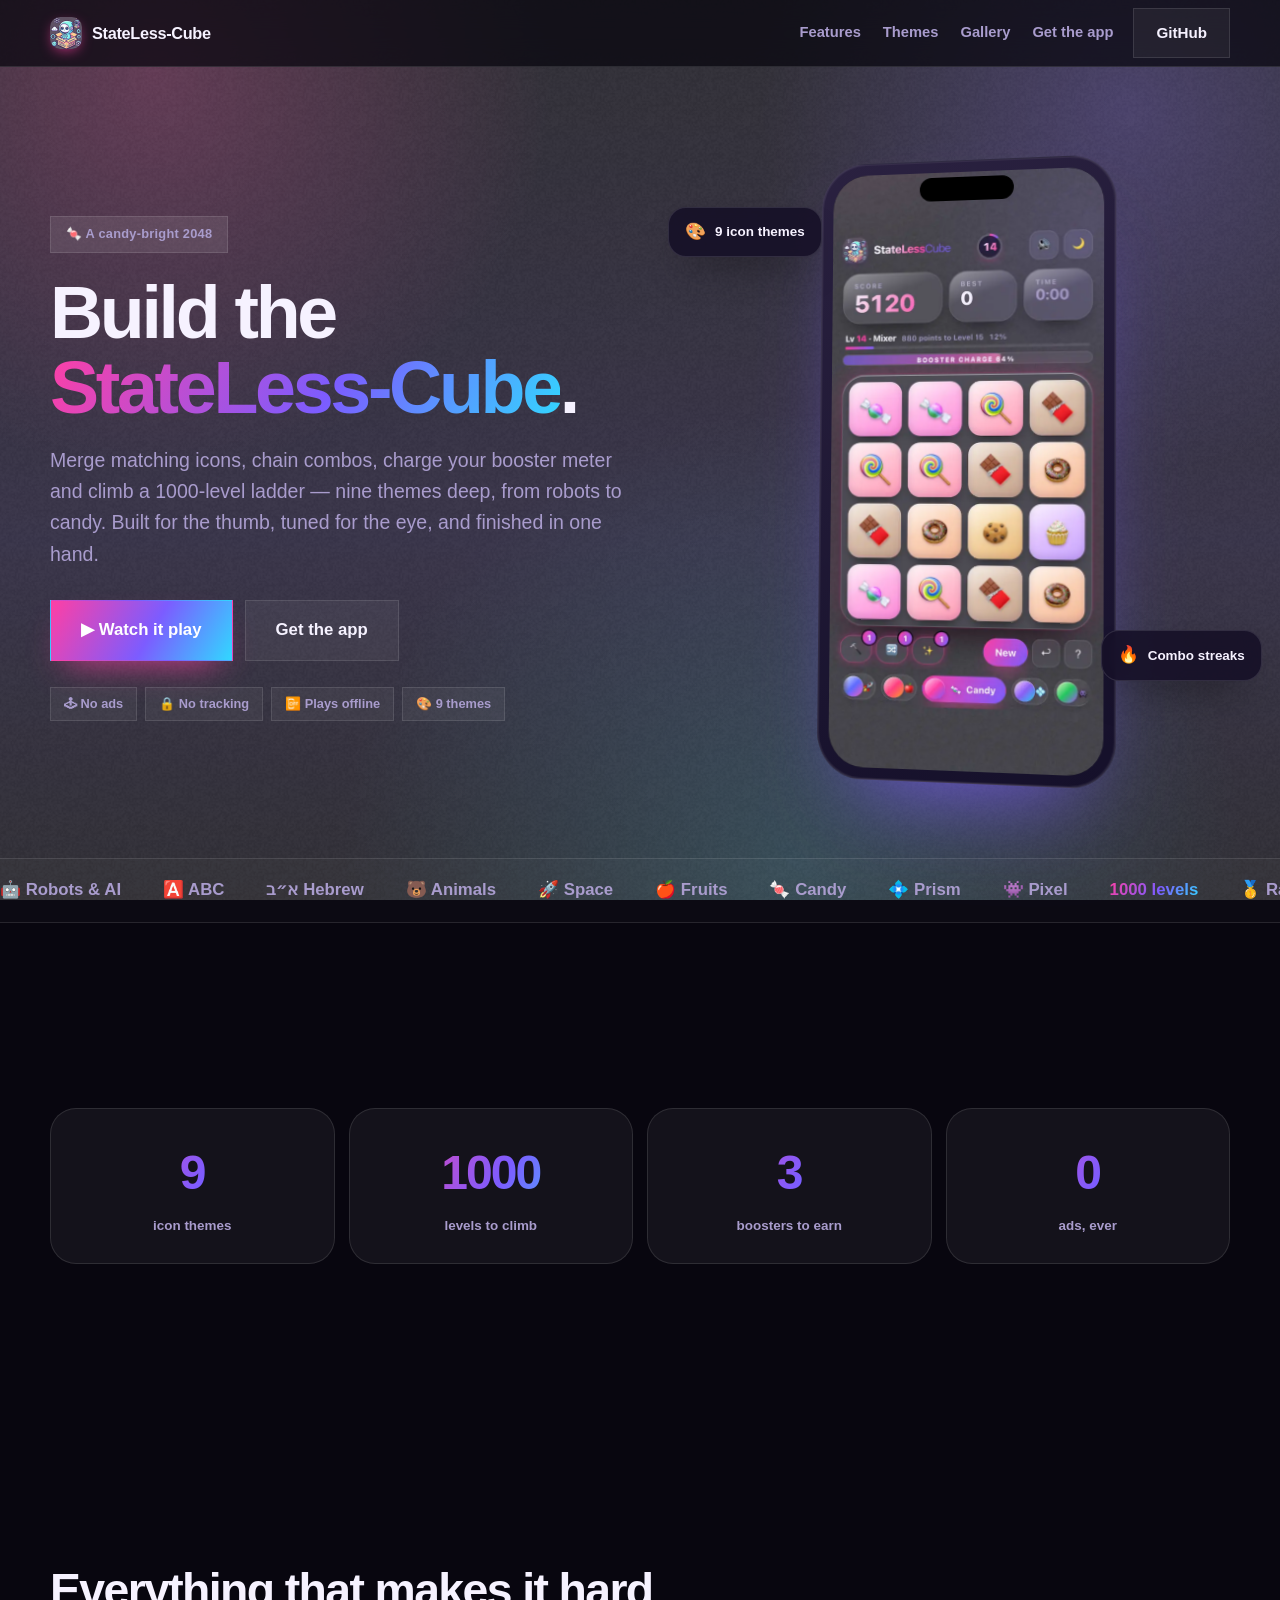
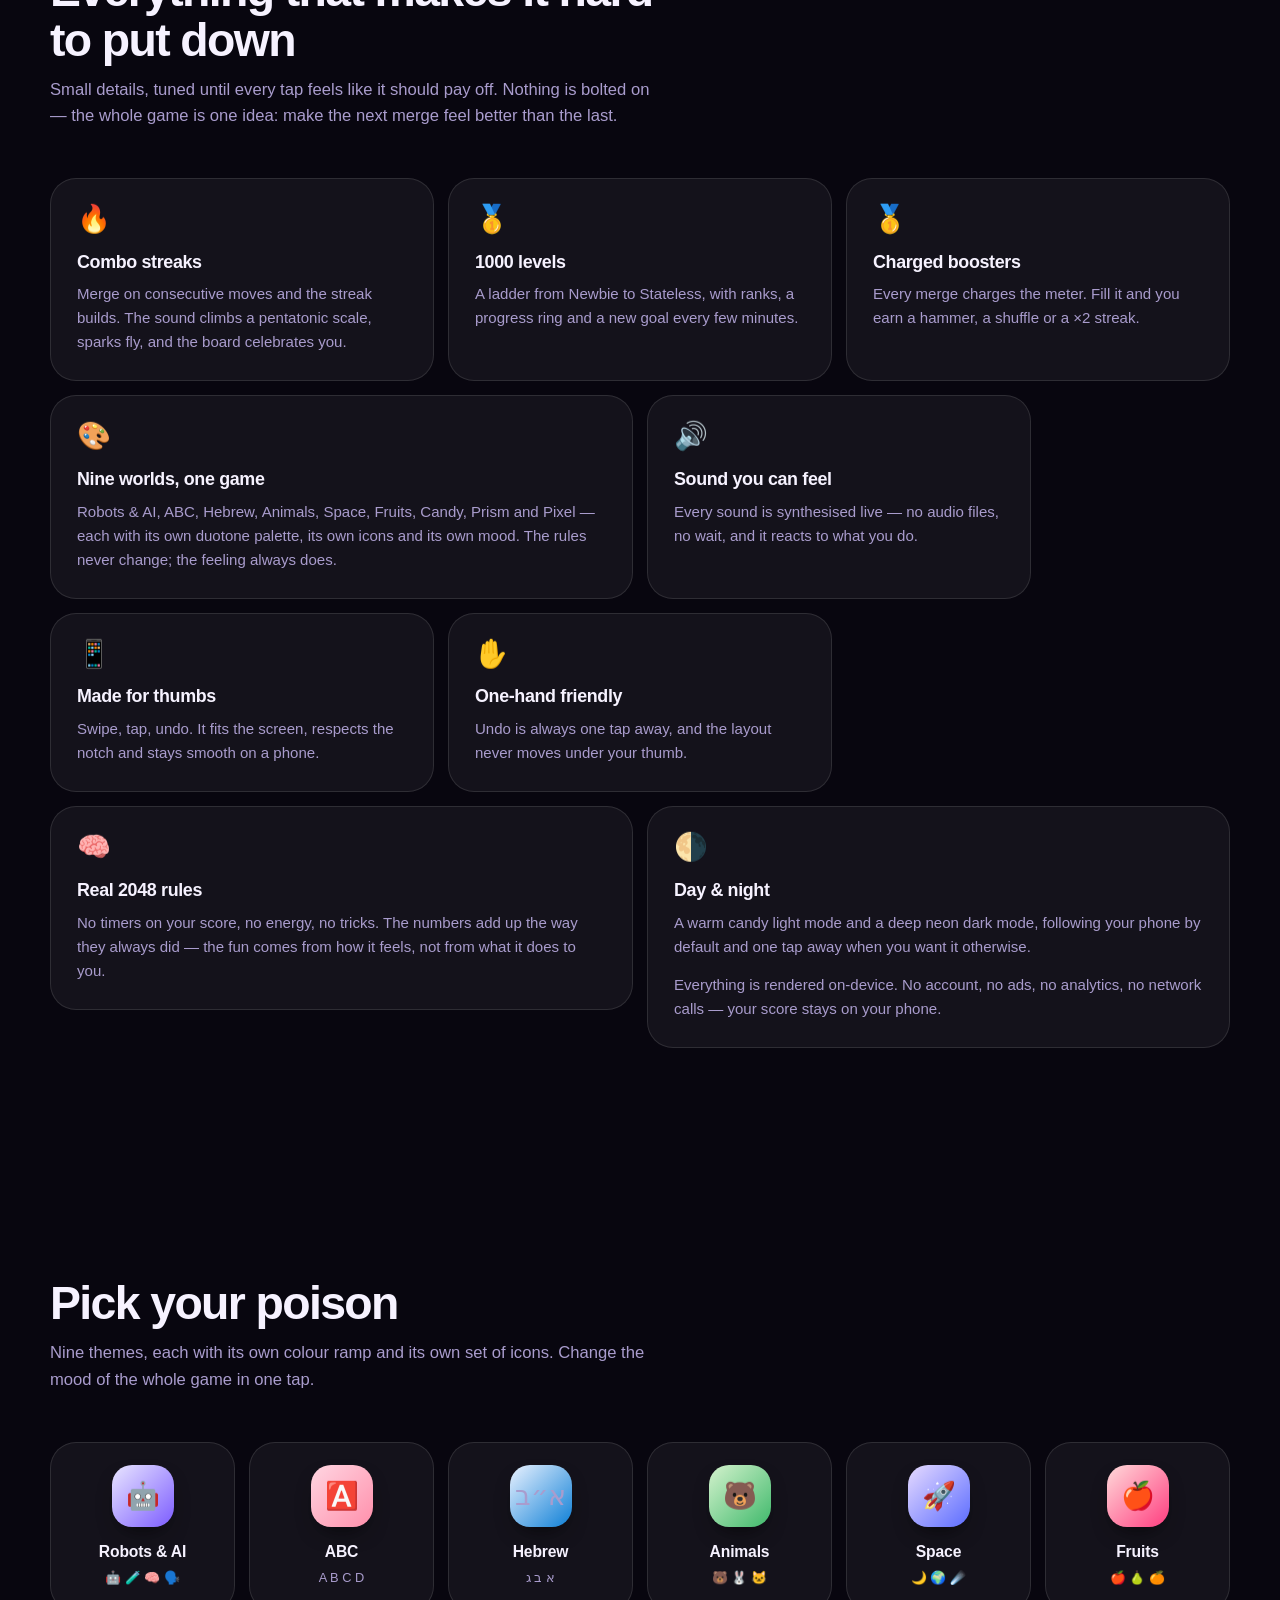
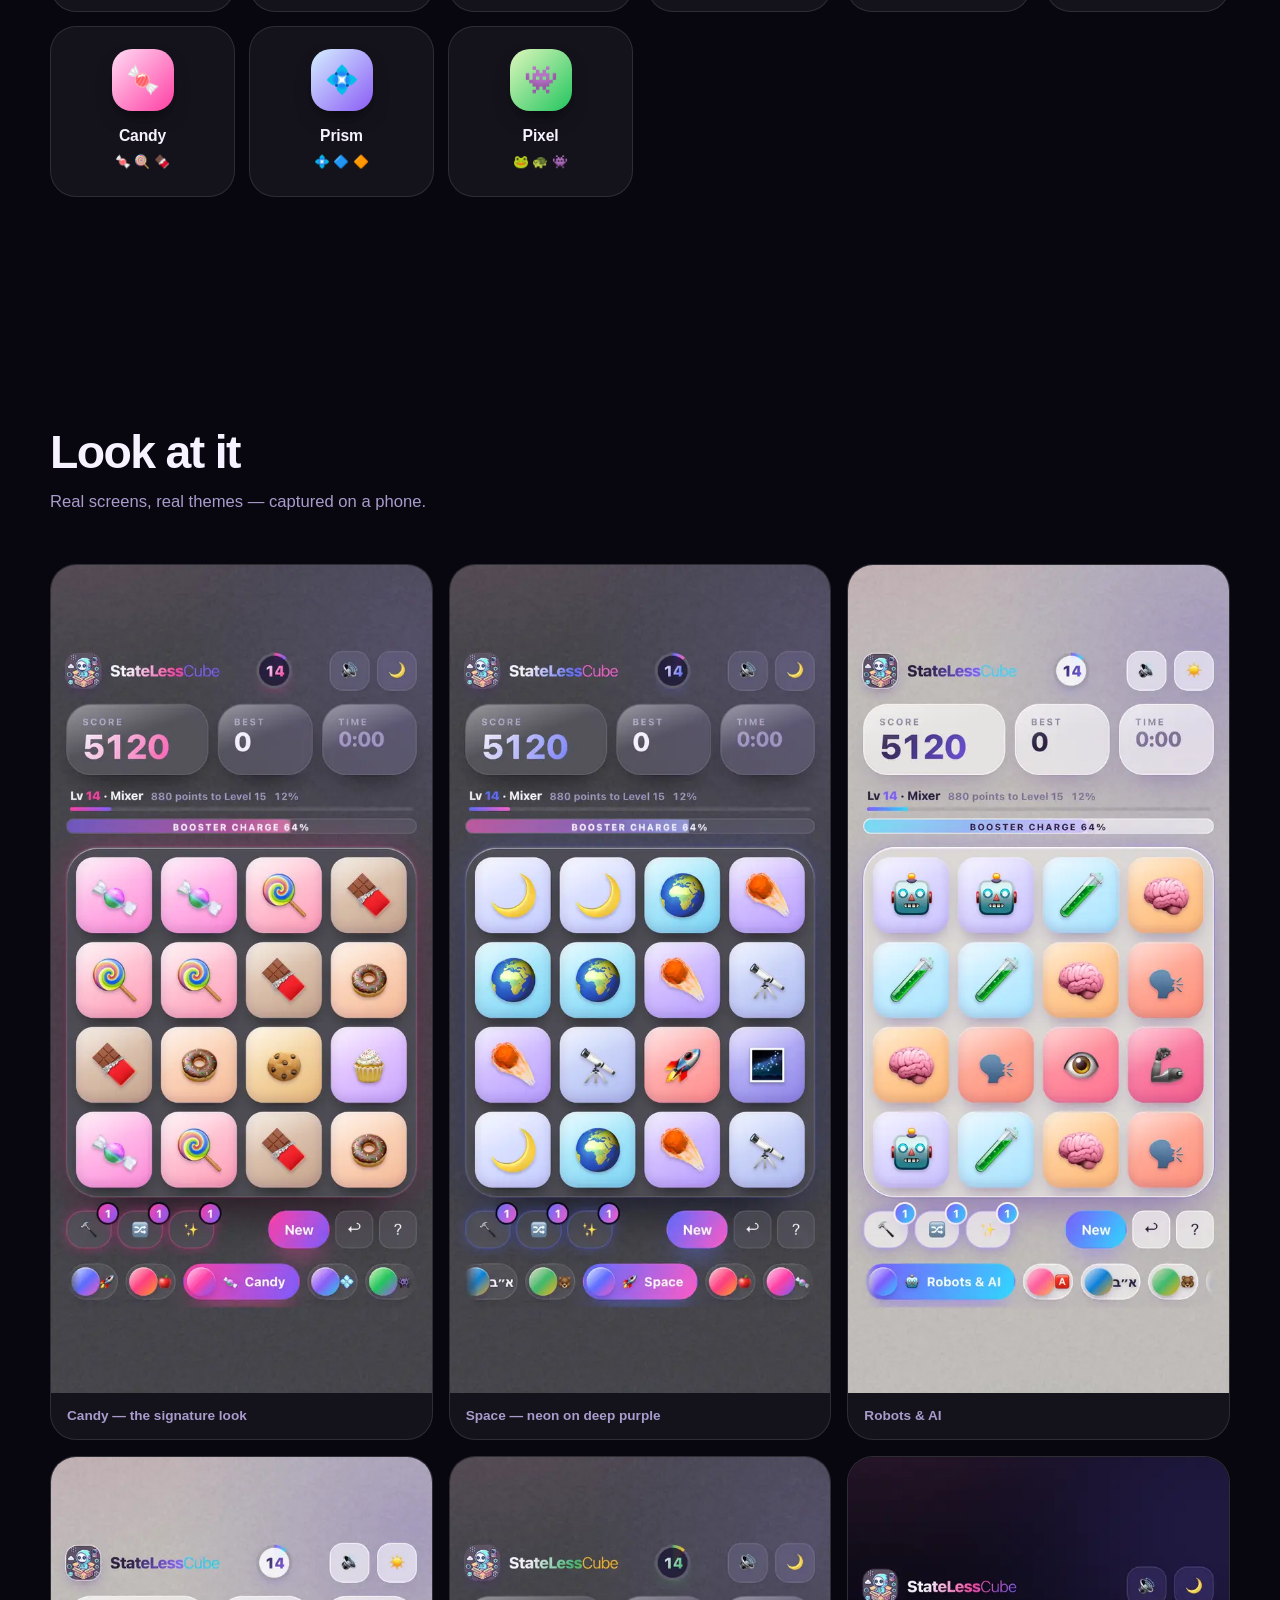
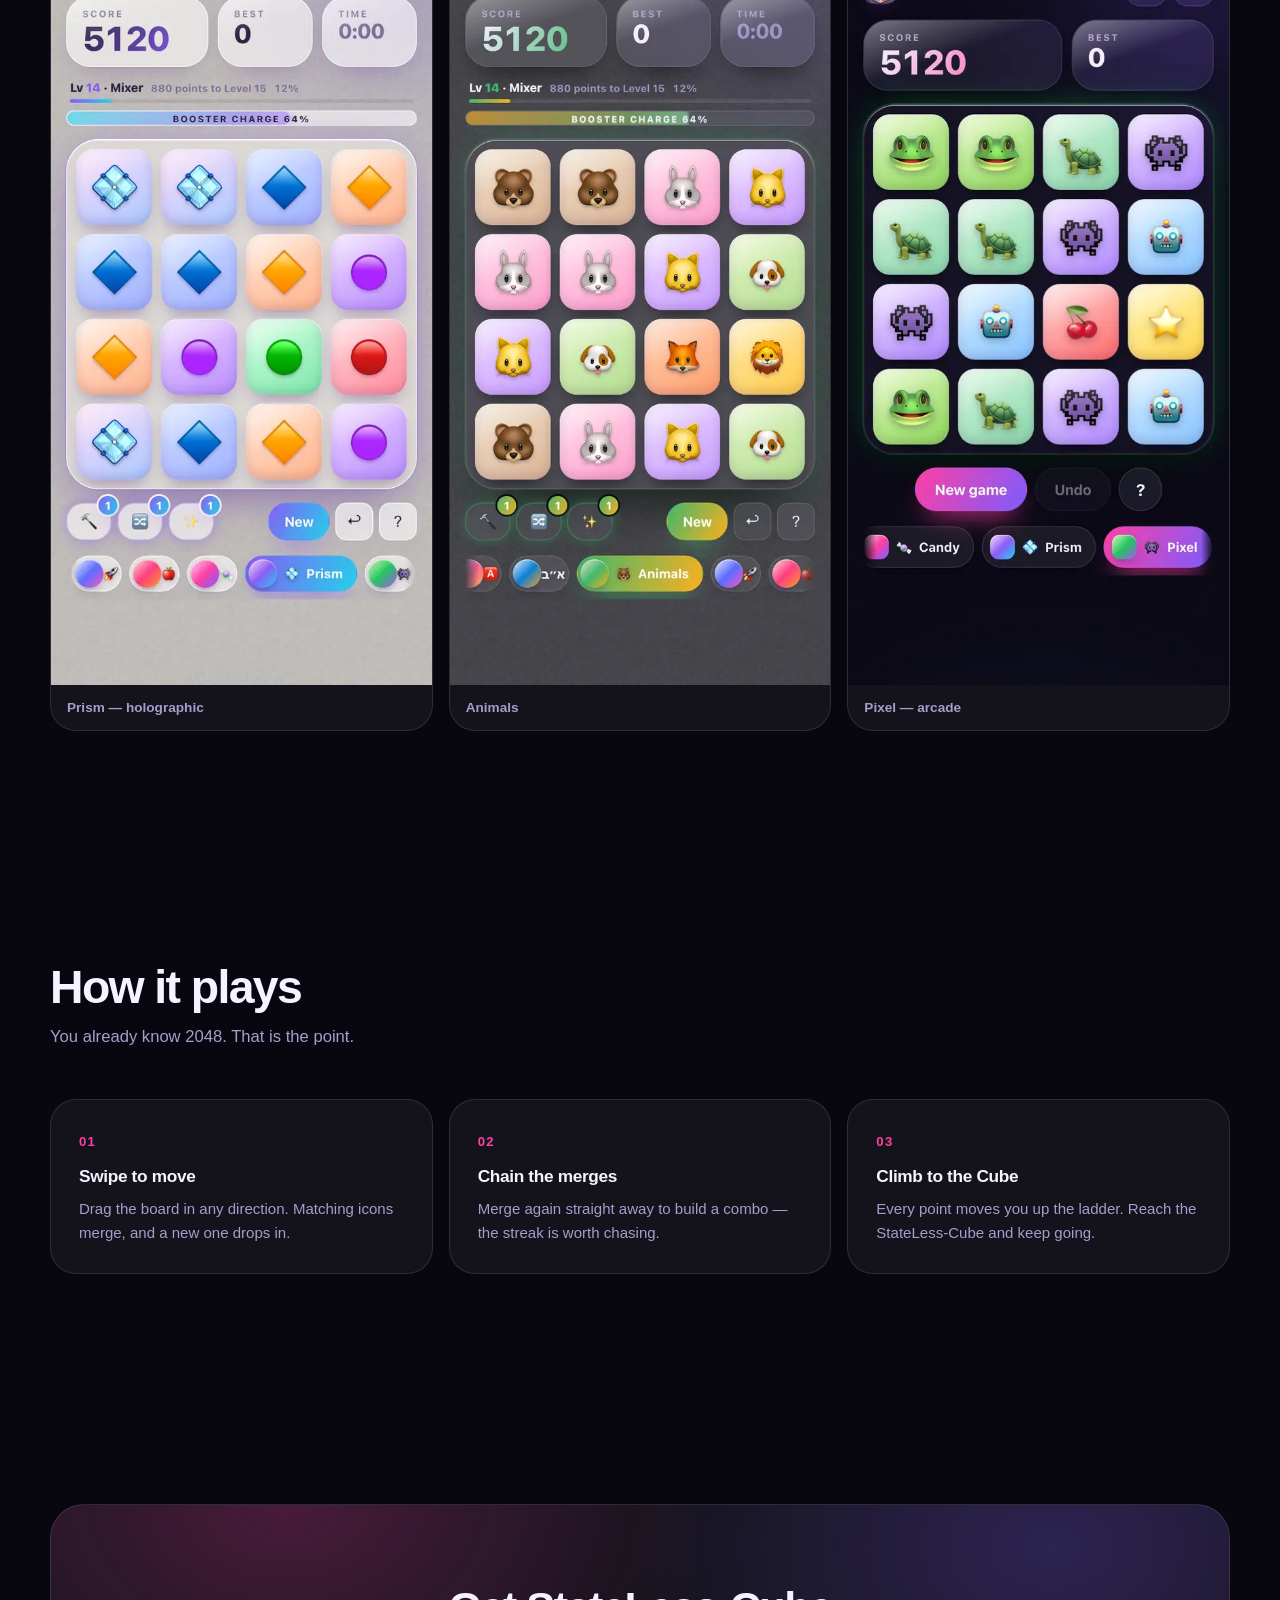
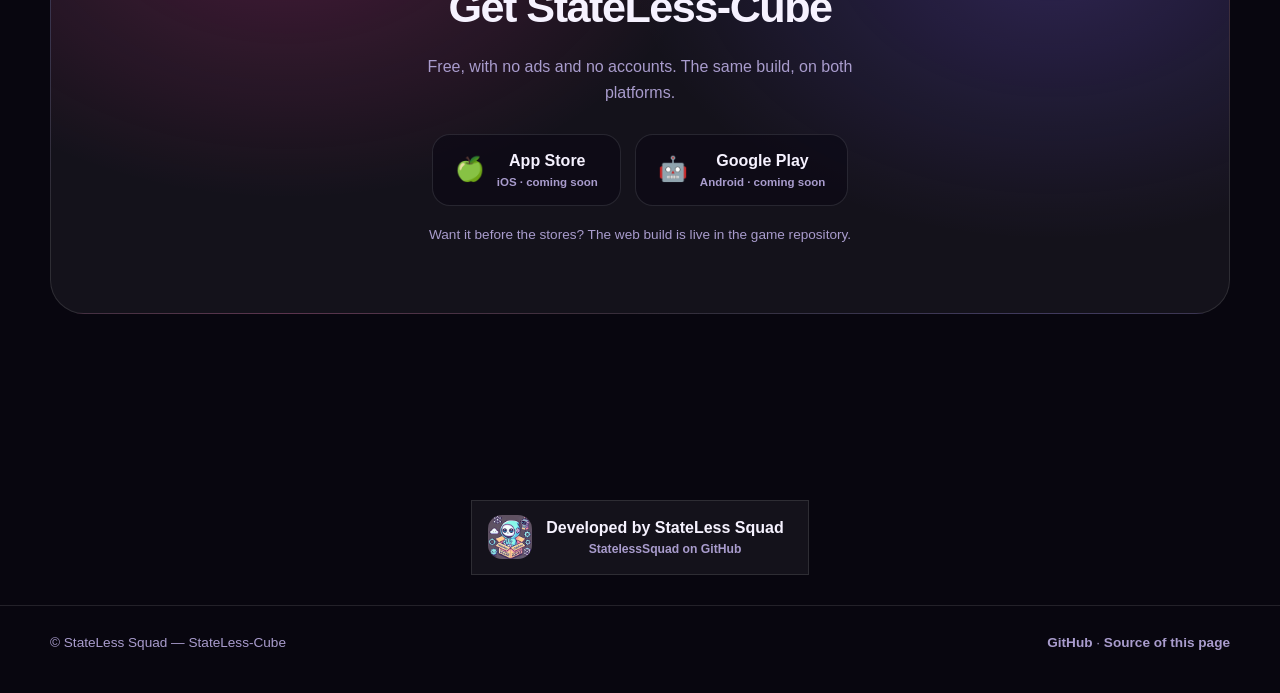
==== index.html @ 93fd3640 "feat: the StateLess-Cube product page A marketing page for StateLess-Cube: a live gameplay capture i" ====
<!DOCTYPE html>
<html lang="en">
<head>
  <meta charset="UTF-8">
  <meta name="viewport" content="width=device-width, initial-scale=1.0, viewport-fit=cover">
  <meta name="color-scheme" content="dark">
  <title>StateLess-Cube — a candy-bright 2048 by StateLess Squad</title>
  <meta name="description" content="StateLess-Cube is a candy-bright 2048 with nine icon themes, combo streaks, boosters and a 1000-level ladder. Play it in the browser, get it for iOS and Android.">

  <meta property="og:type" content="website">
  <meta property="og:title" content="StateLess-Cube — build the StateLess-Cube">
  <meta property="og:description" content="A candy-bright 2048 with nine themes, combos, boosters and 1000 levels. Developed by StateLess Squad.">
  <meta property="og:image" content="assets/icon.png">
  <meta name="twitter:card" content="summary_large_image">

  <link rel="icon" href="assets/favicon.png">
  <link rel="apple-touch-icon" href="assets/icon.png">
  <link rel="stylesheet" href="assets/style.css">
</head>
<body>
  <div class="aurora" aria-hidden="true"></div>
  <div class="grain" aria-hidden="true"></div>

  <header class="nav">
    <div class="wrap">
      <a class="logo" href="#top">
        <img src="assets/icon.png" alt="" width="32" height="32">
        StateLess-Cube
      </a>
      <nav class="nav-links">
        <a href="#features">Features</a>
        <a href="#themes">Themes</a>
        <a href="#gallery">Gallery</a>
        <a href="#download">Get the app</a>
      </nav>
      <a class="btn" href="https://github.com/StatelessSquad/StateLessCube-Public">GitHub</a>
    </div>
  </header>

  <main id="top">
    <!-- ================================================================ -->
    <section class="hero">
      <div class="wrap">
        <div class="hero-copy">
          <span class="eyebrow">🍬 A candy-bright 2048</span>
          <h1>Build the <span class="grad">StateLess-Cube</span>.</h1>
          <p class="lede">
            Merge matching icons, chain combos, charge your booster meter and
            climb a 1000-level ladder — nine themes deep, from robots to
            candy. Built for the thumb, tuned for the eye, and finished in one
            hand.
          </p>
          <div class="cta-row">
            <a class="btn btn-primary btn-lg" href="#demo">▶ Watch it play</a>
            <a class="btn btn-lg" href="#download">Get the app</a>
          </div>
          <ul class="chips">
            <li>🕹 No ads</li>
            <li>🔒 No tracking</li>
            <li>📴 Plays offline</li>
            <li>🎨 9 themes</li>
          </ul>
        </div>

        <div class="hero-media" id="demo">
          <div class="phone">
            <span class="notch" aria-hidden="true"></span>
            <video
              src="assets/demo.mp4"
              poster="assets/shots/candy.webp"
              autoplay muted loop playsinline preload="metadata"
              aria-label="StateLess-Cube gameplay demo"></video>
          </div>
          <div class="float float-1"><b>🎨</b> 9 icon themes</div>
          <div class="float float-2"><b>🔥</b> Combo streaks</div>
        </div>
      </div>
    </section>

    <!-- ================================================================ -->
    <div class="marquee" aria-hidden="true">
      <div class="marquee-track">
        <span>🤖 Robots &amp; AI</span><span>🅰️ ABC</span><span>א״ב Hebrew</span>
        <span>🐻 Animals</span><span>🚀 Space</span><span>🍎 Fruits</span>
        <span>🍬 Candy</span><span>💠 Prism</span><span>👾 Pixel</span>
        <span><em>1000 levels</em></span><span>🥇 Ranks</span><span>🔨 Boosters</span>
        <span>🤖 Robots &amp; AI</span><span>🅰️ ABC</span><span>א״ב Hebrew</span>
        <span>🐻 Animals</span><span>🚀 Space</span><span>🍎 Fruits</span>
        <span>🍬 Candy</span><span>💠 Prism</span><span>👾 Pixel</span>
        <span><em>1000 levels</em></span><span>🥇 Ranks</span><span>🔨 Boosters</span>
      </div>
    </div>

    <!-- ================================================================ -->
    <section>
      <div class="wrap">
        <div class="stats">
          <div class="stat reveal"><b data-count="9">0</b><span>icon themes</span></div>
          <div class="stat reveal"><b data-count="1000">0</b><span>levels to climb</span></div>
          <div class="stat reveal"><b data-count="3">0</b><span>boosters to earn</span></div>
          <div class="stat reveal"><b data-count="0">0</b><span>ads, ever</span></div>
        </div>
      </div>
    </section>

    <!-- ================================================================ -->
    <section id="features">
      <div class="wrap">
        <div class="head reveal">
          <h2>Everything that makes it hard to put down</h2>
          <p>Small details, tuned until every tap feels like it should pay
             off. Nothing is bolted on — the whole game is one idea: make the
             next merge feel better than the last.</p>
        </div>

        <div class="bento">
          <article class="card reveal">
            <span class="ico">🔥</span>
            <h3>Combo streaks</h3>
            <p>Merge on consecutive moves and the streak builds. The sound
               climbs a pentatonic scale, sparks fly, and the board celebrates
               you.</p>
          </article>

          <article class="card reveal">
            <span class="ico">🥇</span>
            <h3>1000 levels</h3>
            <p>A ladder from Newbie to Stateless, with ranks, a progress ring
               and a new goal every few minutes.</p>
          </article>

          <article class="card reveal">
            <span class="ico">🥇</span>
            <h3>Charged boosters</h3>
            <p>Every merge charges the meter. Fill it and you earn a hammer, a
               shuffle or a ×2 streak.</p>
          </article>

          <article class="card wide reveal">
            <span class="ico">🎨</span>
            <h3>Nine worlds, one game</h3>
            <p>Robots &amp; AI, ABC, Hebrew, Animals, Space, Fruits, Candy,
               Prism and Pixel — each with its own duotone palette, its own
               icons and its own mood. The rules never change; the feeling
               always does.</p>
          </article>

          <article class="card reveal">
            <span class="ico">🔊</span>
            <h3>Sound you can feel</h3>
            <p>Every sound is synthesised live — no audio files, no wait, and
               it reacts to what you do.</p>
          </article>

          <article class="card reveal">
            <span class="ico">📱</span>
            <h3>Made for thumbs</h3>
            <p>Swipe, tap, undo. It fits the screen, respects the notch and
               stays smooth on a phone.</p>
          </article>

          <article class="card reveal">
            <span class="ico">✋</span>
            <h3>One-hand friendly</h3>
            <p>Undo is always one tap away, and the layout never moves under
               your thumb.</p>
          </article>

          <article class="card wide reveal">
            <span class="ico">🧠</span>
            <h3>Real 2048 rules</h3>
            <p>No timers on your score, no energy, no tricks. The numbers add
               up the way they always did — the fun comes from how it
               feels, not from what it does to you.</p>
          </article>

          <article class="card tall reveal">
            <span class="ico">🌗</span>
            <h3>Day &amp; night</h3>
            <p>A warm candy light mode and a deep neon dark mode, following
               your phone by default and one tap away when you want it
               otherwise.</p>
            <p style="margin-top:14px">Everything is rendered on-device.
               No account, no ads, no analytics, no network calls — your
               score stays on your phone.</p>
          </article>
        </div>
      </div>
    </section>

    <!-- ================================================================ -->
    <section id="themes">
      <div class="wrap">
        <div class="head reveal">
          <h2>Pick your poison</h2>
          <p>Nine themes, each with its own colour ramp and its own set of
             icons. Change the mood of the whole game in one tap.</p>
        </div>
        <div class="theme-grid">
          <div class="theme reveal"><span class="dot" style="background:linear-gradient(135deg,#e9e6ff,#7c5cff)">🤖</span><b>Robots &amp; AI</b><span>🤖 🧪 🧠 🗣️</span></div>
          <div class="theme reveal"><span class="dot" style="background:linear-gradient(135deg,#ffd6e2,#ff8fab)">🅰️</span><b>ABC</b><span>A B C D</span></div>
          <div class="theme reveal"><span class="dot" style="background:linear-gradient(135deg,#eaf2ff,#0d7fd6)">א״ב</span><b>Hebrew</b><span>א ב ג</span></div>
          <div class="theme reveal"><span class="dot" style="background:linear-gradient(135deg,#d4f2cd,#3fb96b)">🐻</span><b>Animals</b><span>🐻 🐰 🐱</span></div>
          <div class="theme reveal"><span class="dot" style="background:linear-gradient(135deg,#e6daff,#5b6cff)">🚀</span><b>Space</b><span>🌙 🌍 ☄️</span></div>
          <div class="theme reveal"><span class="dot" style="background:linear-gradient(135deg,#ffdada,#ff3d7f)">🍎</span><b>Fruits</b><span>🍎 🍐 🍊</span></div>
          <div class="theme reveal"><span class="dot" style="background:linear-gradient(135deg,#ffdcf4,#ff3fa4)">🍬</span><b>Candy</b><span>🍬 🍭 🍫</span></div>
          <div class="theme reveal"><span class="dot" style="background:linear-gradient(135deg,#d4efff,#8b5cf6)">💠</span><b>Prism</b><span>💠 🔷 🔶</span></div>
          <div class="theme reveal"><span class="dot" style="background:linear-gradient(135deg,#dff7bd,#22c55e)">👾</span><b>Pixel</b><span>🐸 🐢 👾</span></div>
        </div>
      </div>
    </section>

    <!-- ================================================================ -->
    <section id="gallery">
      <div class="wrap">
        <div class="head reveal">
          <h2>Look at it</h2>
          <p>Real screens, real themes — captured on a phone.</p>
        </div>
        <div class="gallery">
          <figure class="shot reveal"><img src="assets/shots/candy.webp" alt="StateLess-Cube in the Candy theme" loading="lazy" width="560" height="1218"><figcaption>Candy — the signature look</figcaption></figure>
          <figure class="shot reveal"><img src="assets/shots/space.webp" alt="StateLess-Cube in the Space theme" loading="lazy" width="560" height="1218"><figcaption>Space — neon on deep purple</figcaption></figure>
          <figure class="shot reveal"><img src="assets/shots/robots.webp" alt="StateLess-Cube in the Robots and AI theme" loading="lazy" width="560" height="1218"><figcaption>Robots &amp; AI</figcaption></figure>
          <figure class="shot reveal"><img src="assets/shots/prism.webp" alt="StateLess-Cube in the Prism theme" loading="lazy" width="560" height="1218"><figcaption>Prism — holographic</figcaption></figure>
          <figure class="shot reveal"><img src="assets/shots/animals.webp" alt="StateLess-Cube in the Animals theme" loading="lazy" width="560" height="1218"><figcaption>Animals</figcaption></figure>
          <figure class="shot reveal"><img src="assets/shots/pixel.webp" alt="StateLess-Cube in the Pixel theme" loading="lazy" width="560" height="1218"><figcaption>Pixel — arcade</figcaption></figure>
        </div>
      </div>
    </section>

    <!-- ================================================================ -->
    <section>
      <div class="wrap">
        <div class="head reveal">
          <h2>How it plays</h2>
          <p>You already know 2048. That is the point.</p>
        </div>
        <div class="steps">
          <div class="step reveal">
            <h3>Swipe to move</h3>
            <p>Drag the board in any direction. Matching icons merge, and a new
               one drops in.</p>
          </div>
          <div class="step reveal">
            <h3>Chain the merges</h3>
            <p>Merge again straight away to build a combo — the streak is
               worth chasing.</p>
          </div>
          <div class="step reveal">
            <h3>Climb to the Cube</h3>
            <p>Every point moves you up the ladder. Reach the StateLess-Cube
               and keep going.</p>
          </div>
        </div>
      </div>
    </section>

    <!-- ================================================================ -->
    <section id="download">
      <div class="wrap">
        <div class="download reveal">
          <h2 style="font-size:clamp(1.8rem,4.2vw,2.7rem);letter-spacing:-0.035em;margin-bottom:12px">Get StateLess-Cube</h2>
          <p style="color:var(--muted);max-width:52ch;margin-inline:auto">
            Free, with no ads and no accounts. The same build, on both
            platforms.
          </p>
          <div class="store-row">
            <span class="store">
              <span class="glyph">🍏</span>
              <span>App Store<small>iOS · coming soon</small></span>
            </span>
            <span class="store">
              <span class="glyph">🤖</span>
              <span>Google Play<small>Android · coming soon</small></span>
            </span>
          </div>
          <p class="soon">Want it before the stores? The web build is live in
            the game repository.</p>
        </div>
      </div>
    </section>

    <!-- ================================================================ -->
    <section class="credits">
      <div class="wrap">
        <a class="who reveal" href="https://github.com/StatelessSquad" target="_blank" rel="noopener noreferrer">
          <img src="assets/icon.png" alt="" width="44" height="44">
          <span>Developed by StateLess Squad<small>StatelessSquad on GitHub</small></span>
        </a>
      </div>
    </section>
  </main>

  <footer>
    <div class="wrap">
      <span>© StateLess Squad — StateLess-Cube</span>
      <span>
        <a href="https://github.com/StatelessSquad">GitHub</a> ·
        <a href="https://github.com/StatelessSquad/StateLessCube-Public">Source of this page</a>
      </span>
    </div>
  </footer>

  <script src="assets/app.js"></script>
</body>
</html>
---- assets/style.css ----
/* StateLess-Cube — product page.
 *
 * One stylesheet, no build step. The same lessons from the game apply here:
 * no blur filters on many elements, no animated box-shadows on big surfaces,
 * and motion on the compositor only (transform / opacity).
 */

:root {
  --bg: #08060f;
  --bg-2: #150e2e;
  --surface: rgba(255, 255, 255, 0.05);
  --surface-2: rgba(255, 255, 255, 0.09);
  --border: rgba(255, 255, 255, 0.11);
  --text: #f6f2ff;
  --muted: #a99ccd;
  --pink: #ff3fa4;
  --violet: #7c5cff;
  --cyan: #31d8ff;
  --mint: #4ee6b0;
  --gold: #ffc94d;

  --grad: linear-gradient(120deg, var(--pink), var(--violet) 55%, var(--cyan));
  --radius: 26px;
  --radius-sm: 18px;
  --ease: cubic-bezier(0.2, 0.8, 0.2, 1);
  --spring: cubic-bezier(0.34, 1.4, 0.64, 1);
  --max: 1180px;
}

* {
  box-sizing: border-box;
  margin: 0;
  padding: 0;
}

html {
  scroll-behavior: smooth;
}

body {
  font-family: -apple-system, BlinkMacSystemFont, "SF Pro Display", "Segoe UI",
    Inter, Roboto, Arial, sans-serif;
  background: var(--bg);
  color: var(--text);
  -webkit-font-smoothing: antialiased;
  overflow-x: hidden;
  line-height: 1.6;
}

/* -- ambient backdrop (gradients only, no blur filters) ----------------- */

.aurora {
  position: fixed;
  inset: 0;
  z-index: -2;
  pointer-events: none;
  background:
    radial-gradient(48vw 48vw at 12% 8%, rgba(255, 63, 164, 0.3), transparent 65%),
    radial-gradient(44vw 44vw at 88% 12%, rgba(124, 92, 255, 0.32), transparent 65%),
    radial-gradient(52vw 52vw at 62% 96%, rgba(49, 216, 255, 0.2), transparent 68%),
    linear-gradient(180deg, var(--bg), var(--bg-2) 60%, var(--bg));
}

.grain {
  position: fixed;
  inset: 0;
  z-index: -1;
  pointer-events: none;
  opacity: 0.35;
  background-image: url("grain.png");
  background-repeat: repeat;
  background-size: 96px 96px;
}

/* -- layout ------------------------------------------------------------- */

.wrap {
  width: min(100% - 40px, var(--max));
  margin-inline: auto;
}

section {
  padding: clamp(56px, 9vw, 120px) 0;
}

/* -- nav ---------------------------------------------------------------- */

.nav {
  position: sticky;
  top: 0;
  z-index: 20;
  backdrop-filter: blur(14px);
  -webkit-backdrop-filter: blur(14px);
  background: rgba(8, 6, 15, 0.72);
  border-bottom: 1px solid var(--border);
}

.nav .wrap {
  display: flex;
  align-items: center;
  gap: 20px;
  height: 66px;
}

.logo {
  display: inline-flex;
  align-items: center;
  gap: 10px;
  font-weight: 800;
  letter-spacing: -0.02em;
  text-decoration: none;
  color: var(--text);
  font-size: 1.02rem;
}

.logo img {
  width: 32px;
  height: 32px;
  border-radius: 10px;
  box-shadow: 0 4px 14px -4px rgba(255, 63, 164, 0.8);
}

.nav-links {
  display: flex;
  gap: 22px;
  margin-left: auto;
  font-size: 0.92rem;
  font-weight: 600;
}

.nav-links a {
  color: var(--muted);
  text-decoration: none;
  transition: color 160ms var(--ease);
}

.nav-links a:hover {
  color: var(--text);
}

@media (max-width: 720px) {
  .nav-links {
    display: none;
  }
}

/* -- buttons ------------------------------------------------------------ */

.btn {
  display: inline-flex;
  align-items: center;
  gap: 8px;
  padding: 12px 22px;
  border-radius: var(--radius-pill);
  border: 1px solid var(--border);
  background: var(--surface);
  color: var(--text);
  font: inherit;
  font-weight: 700;
  font-size: 0.95rem;
  text-decoration: none;
  cursor: pointer;
  transition: transform 200ms var(--spring), filter 200ms var(--ease), background 200ms var(--ease);
}

.btn:hover {
  transform: translateY(-2px);
  filter: brightness(1.1);
}

.btn:active {
  transform: scale(0.97);
}

.btn-primary {
  background: var(--grad);
  border-color: transparent;
  color: #fff;
  box-shadow: 0 16px 34px -16px rgba(255, 63, 164, 0.85);
}

.btn-lg {
  padding: 16px 30px;
  font-size: 1.05rem;
}

/* -- hero --------------------------------------------------------------- */

.hero {
  padding: clamp(48px, 7vw, 96px) 0 clamp(40px, 6vw, 80px);
}

.hero .wrap {
  display: grid;
  grid-template-columns: 1.05fr 0.95fr;
  gap: clamp(28px, 5vw, 64px);
  align-items: center;
}

@media (max-width: 900px) {
  .hero .wrap {
    grid-template-columns: 1fr;
  }
}

.eyebrow {
  display: inline-flex;
  align-items: center;
  gap: 8px;
  padding: 7px 15px;
  border-radius: var(--radius-pill);
  background: var(--surface-2);
  border: 1px solid var(--border);
  font-size: 0.8rem;
  font-weight: 700;
  letter-spacing: 0.02em;
  color: var(--muted);
  margin-bottom: 22px;
}

h1 {
  font-size: clamp(2.7rem, 7.4vw, 4.6rem);
  line-height: 1.02;
  letter-spacing: -0.045em;
  font-weight: 800;
  margin-bottom: 20px;
}

.grad {
  background: var(--grad);
  -webkit-background-clip: text;
  background-clip: text;
  color: transparent;
}

.lede {
  font-size: clamp(1.02rem, 2.2vw, 1.22rem);
  color: var(--muted);
  max-width: 54ch;
  margin-bottom: 30px;
}

.cta-row {
  display: flex;
  flex-wrap: wrap;
  gap: 12px;
  margin-bottom: 26px;
}

.chips {
  display: flex;
  flex-wrap: wrap;
  gap: 8px;
  list-style: none;
}

.chips li {
  padding: 6px 13px;
  border-radius: var(--radius-pill);
  background: var(--surface);
  border: 1px solid var(--border);
  font-size: 0.8rem;
  font-weight: 600;
  color: var(--muted);
}

/* -- phone with the demo ------------------------------------------------ */

.hero-media {
  position: relative;
  display: flex;
  justify-content: center;
}

.phone {
  position: relative;
  width: min(300px, 78vw);
  border-radius: 46px;
  padding: 11px;
  background: linear-gradient(160deg, #2a2140, #15102a);
  border: 1px solid var(--border);
  box-shadow:
    0 50px 90px -40px rgba(124, 92, 255, 0.75),
    0 0 0 1px rgba(255, 255, 255, 0.06) inset;
  transform: perspective(1200px) rotateY(-9deg) rotateX(2deg);
  transition: transform 700ms var(--spring);
}

.phone:hover {
  transform: perspective(1200px) rotateY(-2deg) rotateX(0deg) translateY(-6px);
}

.phone video {
  display: block;
  width: 100%;
  border-radius: 36px;
  background: #0b0916;
}

.phone .notch {
  position: absolute;
  left: 50%;
  top: 16px;
  transform: translateX(-50%);
  width: 96px;
  height: 24px;
  border-radius: 999px;
  background: #000;
  z-index: 2;
  pointer-events: none;
}

.float {
  position: absolute;
  display: flex;
  align-items: center;
  gap: 9px;
  padding: 11px 16px;
  border-radius: var(--radius-sm);
  background: rgba(20, 15, 38, 0.86);
  backdrop-filter: blur(12px);
  -webkit-backdrop-filter: blur(12px);
  border: 1px solid var(--border);
  font-size: 0.84rem;
  font-weight: 700;
  box-shadow: 0 20px 40px -20px rgba(0, 0, 0, 0.9);
  animation: floaty 5s ease-in-out infinite;
}

.float b {
  font-size: 1.05rem;
}

.float-1 {
  top: 8%;
  left: -6%;
  animation-delay: -1s;
}

.float-2 {
  bottom: 16%;
  right: -6%;
  animation-delay: -2.5s;
}

@keyframes floaty {
  0%, 100% { transform: translateY(0); }
  50% { transform: translateY(-12px); }
}

@media (max-width: 900px) {
  .float {
    display: none;
  }
}

/* -- marquee ------------------------------------------------------------ */

.marquee {
  padding: 18px 0;
  border-block: 1px solid var(--border);
  overflow: hidden;
  background: rgba(255, 255, 255, 0.02);
}

.marquee-track {
  display: flex;
  gap: 42px;
  width: max-content;
  animation: slide 32s linear infinite;
  font-size: 1.05rem;
  font-weight: 700;
  color: var(--muted);
  white-space: nowrap;
}

.marquee-track span {
  display: inline-flex;
  align-items: center;
  gap: 10px;
}

.marquee-track em {
  font-style: normal;
  background: var(--grad);
  -webkit-background-clip: text;
  background-clip: text;
  color: transparent;
}

@keyframes slide {
  to { transform: translateX(-50%); }
}

/* -- stats -------------------------------------------------------------- */

.stats {
  display: grid;
  grid-template-columns: repeat(4, 1fr);
  gap: 14px;
  padding: clamp(40px, 6vw, 70px) 0;
}

@media (max-width: 760px) {
  .stats {
    grid-template-columns: repeat(2, 1fr);
  }
}

.stat {
  padding: 26px 22px;
  border-radius: var(--radius);
  background: var(--surface);
  border: 1px solid var(--border);
  text-align: center;
}

.stat b {
  display: block;
  font-size: clamp(2.1rem, 5vw, 3rem);
  font-weight: 800;
  letter-spacing: -0.04em;
  background: var(--grad);
  -webkit-background-clip: text;
  background-clip: text;
  color: transparent;
  font-variant-numeric: tabular-nums;
}

.stat span {
  font-size: 0.84rem;
  color: var(--muted);
  font-weight: 600;
}

/* -- headings ----------------------------------------------------------- */

.head {
  max-width: 620px;
  margin-bottom: clamp(28px, 4vw, 48px);
}

.head h2 {
  font-size: clamp(1.9rem, 4.4vw, 2.9rem);
  letter-spacing: -0.035em;
  line-height: 1.08;
  margin-bottom: 12px;
  font-weight: 800;
}

.head p {
  color: var(--muted);
  font-size: 1.04rem;
}

/* -- bento features ----------------------------------------------------- */

.bento {
  display: grid;
  grid-template-columns: repeat(6, 1fr);
  gap: 14px;
}

.card {
  grid-column: span 2;
  padding: 26px;
  border-radius: var(--radius);
  background: var(--surface);
  border: 1px solid var(--border);
  position: relative;
  overflow: hidden;
  transition: transform 320ms var(--spring), background 320ms var(--ease), border-color 320ms var(--ease);
}

.card:hover {
  transform: translateY(-4px);
  background: var(--surface-2);
  border-color: rgba(255, 255, 255, 0.18);
}

.card::after {
  content: "";
  position: absolute;
  inset: 0;
  background: radial-gradient(320px 200px at var(--mx, 50%) var(--my, 0%), rgba(255, 255, 255, 0.07), transparent 70%);
  opacity: 0;
  transition: opacity 320ms var(--ease);
  pointer-events: none;
}

.card:hover::after {
  opacity: 1;
}

.card h3 {
  font-size: 1.12rem;
  letter-spacing: -0.02em;
  margin: 12px 0 6px;
  font-weight: 800;
}

.card p {
  color: var(--muted);
  font-size: 0.94rem;
}

.card .ico {
  font-size: 1.7rem;
  line-height: 1;
}

.card.wide {
  grid-column: span 3;
}

.card.tall {
  grid-column: span 3;
  grid-row: span 2;
}

@media (max-width: 900px) {
  .bento {
    grid-template-columns: repeat(2, 1fr);
  }
  .card,
  .card.wide,
  .card.tall {
    grid-column: span 1;
    grid-row: auto;
  }
}

/* -- themes ------------------------------------------------------------- */

.theme-grid {
  display: grid;
  grid-template-columns: repeat(auto-fit, minmax(160px, 1fr));
  gap: 14px;
}

.theme {
  padding: 22px 18px;
  border-radius: var(--radius);
  border: 1px solid var(--border);
  background: var(--surface);
  text-align: center;
  transition: transform 300ms var(--spring), background 300ms var(--ease);
}

.theme:hover {
  transform: translateY(-4px) scale(1.02);
  background: var(--surface-2);
}

.theme .dot {
  width: 62px;
  height: 62px;
  border-radius: 20px;
  margin: 0 auto 12px;
  display: grid;
  place-items: center;
  font-size: 1.7rem;
  box-shadow: 0 10px 22px -10px rgba(0, 0, 0, 0.8);
}

.theme b {
  display: block;
  font-size: 0.98rem;
  letter-spacing: -0.01em;
}

.theme span {
  font-size: 0.8rem;
  color: var(--muted);
}

/* -- gallery ------------------------------------------------------------ */

.gallery {
  display: grid;
  grid-template-columns: repeat(3, 1fr);
  gap: 16px;
}

@media (max-width: 900px) {
  .gallery {
    grid-template-columns: repeat(2, 1fr);
  }
}

@media (max-width: 560px) {
  .gallery {
    grid-template-columns: 1fr;
  }
}

.shot {
  border-radius: var(--radius);
  overflow: hidden;
  border: 1px solid var(--border);
  background: var(--surface);
  transition: transform 340ms var(--spring), border-color 340ms var(--ease);
}

.shot:hover {
  transform: translateY(-6px) scale(1.015);
  border-color: rgba(255, 255, 255, 0.2);
}

.shot img {
  display: block;
  width: 100%;
  height: auto;
}

.shot figcaption {
  padding: 12px 16px;
  font-size: 0.85rem;
  font-weight: 700;
  color: var(--muted);
}

/* -- steps -------------------------------------------------------------- */

.steps {
  display: grid;
  grid-template-columns: repeat(auto-fit, minmax(250px, 1fr));
  gap: 16px;
  counter-reset: step;
}

.step {
  padding: 28px;
  border-radius: var(--radius);
  background: var(--surface);
  border: 1px solid var(--border);
  counter-increment: step;
}

.step::before {
  content: counter(step, decimal-leading-zero);
  font-size: 0.82rem;
  font-weight: 800;
  letter-spacing: 0.1em;
  color: var(--pink);
}

.step h3 {
  margin: 10px 0 6px;
  font-size: 1.08rem;
  letter-spacing: -0.02em;
}

.step p {
  color: var(--muted);
  font-size: 0.94rem;
}

/* -- download ----------------------------------------------------------- */

.download {
  border-radius: 34px;
  border: 1px solid var(--border);
  background:
    radial-gradient(60% 120% at 20% 0%, rgba(255, 63, 164, 0.22), transparent 60%),
    radial-gradient(60% 120% at 85% 10%, rgba(124, 92, 255, 0.24), transparent 60%),
    var(--surface);
  padding: clamp(34px, 6vw, 68px);
  text-align: center;
}

.store-row {
  display: flex;
  flex-wrap: wrap;
  gap: 14px;
  justify-content: center;
  margin-top: 28px;
}

.store {
  display: inline-flex;
  align-items: center;
  gap: 12px;
  padding: 13px 22px;
  border-radius: var(--radius-sm);
  border: 1px solid var(--border);
  background: rgba(10, 8, 20, 0.6);
  text-decoration: none;
  color: var(--text);
  font-weight: 700;
  transition: transform 200ms var(--spring), filter 200ms var(--ease);
}

.store:hover {
  transform: translateY(-2px);
  filter: brightness(1.12);
}

.store small {
  display: block;
  font-size: 0.72rem;
  font-weight: 600;
  color: var(--muted);
}

.store .glyph {
  font-size: 1.5rem;
}

.soon {
  margin-top: 18px;
  font-size: 0.85rem;
  color: var(--muted);
}

/* -- credits ------------------------------------------------------------ */

.credits {
  text-align: center;
  padding: clamp(40px, 6vw, 70px) 0 clamp(20px, 3vw, 30px);
}

.credits .who {
  display: inline-flex;
  align-items: center;
  gap: 14px;
  padding: 14px 24px 14px 16px;
  border-radius: var(--radius-pill);
  background: var(--surface);
  border: 1px solid var(--border);
  text-decoration: none;
  color: var(--text);
  font-weight: 700;
  transition: transform 240ms var(--spring);
}

.credits .who:hover {
  transform: translateY(-2px);
}

.credits img {
  width: 44px;
  height: 44px;
  border-radius: 14px;
}

.credits small {
  display: block;
  font-size: 0.76rem;
  font-weight: 600;
  color: var(--muted);
}

/* -- footer ------------------------------------------------------------- */

footer {
  border-top: 1px solid var(--border);
  padding: 26px 0 40px;
  font-size: 0.85rem;
  color: var(--muted);
}

footer .wrap {
  display: flex;
  flex-wrap: wrap;
  gap: 14px;
  justify-content: space-between;
  align-items: center;
}

footer a {
  color: var(--muted);
  text-decoration: none;
  font-weight: 600;
}

footer a:hover {
  color: var(--text);
}

/* -- reveal on scroll ---------------------------------------------------- */

.reveal {
  opacity: 0;
  transform: translateY(22px);
  transition: opacity 700ms var(--ease), transform 700ms var(--spring);
}

.reveal.in {
  opacity: 1;
  transform: none;
}

@media (prefers-reduced-motion: reduce) {
  .reveal {
    opacity: 1;
    transform: none;
    transition: none;
  }
  .marquee-track,
  .float,
  .phone {
    animation: none;
  }
}
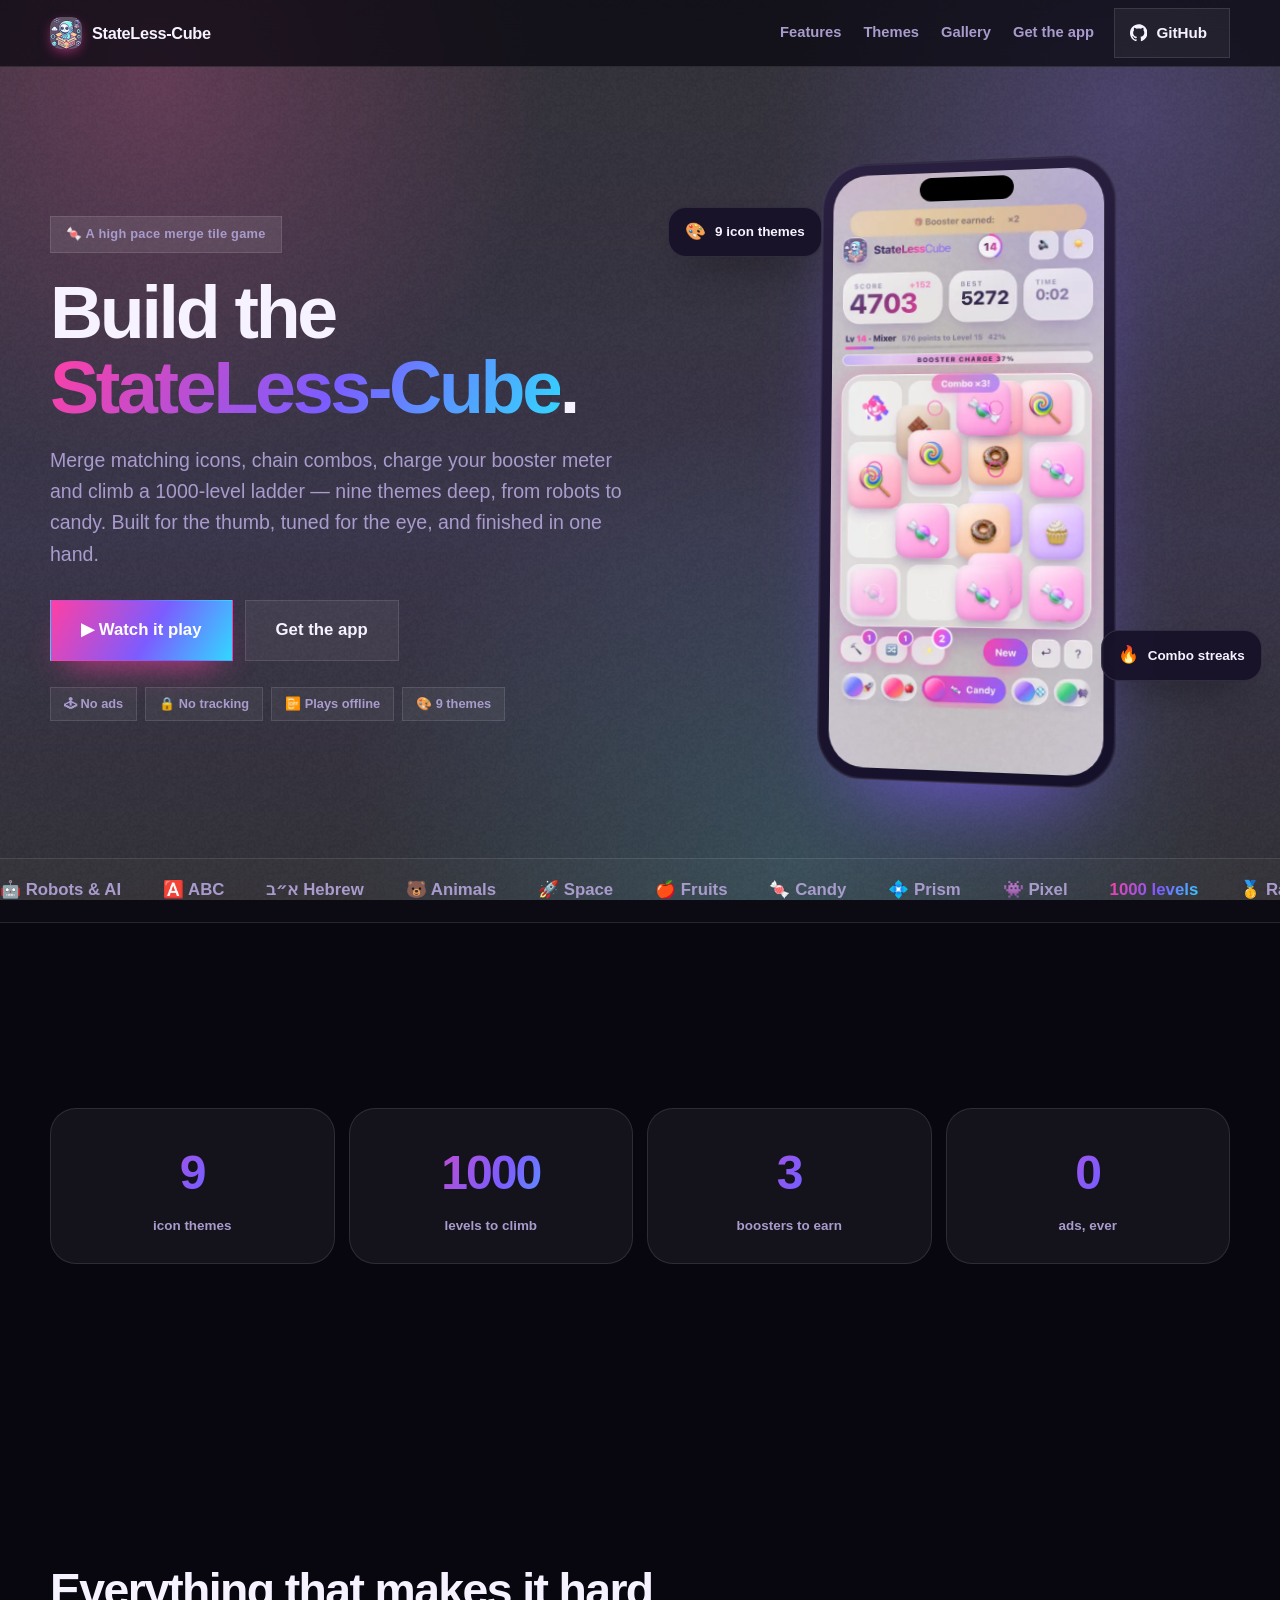
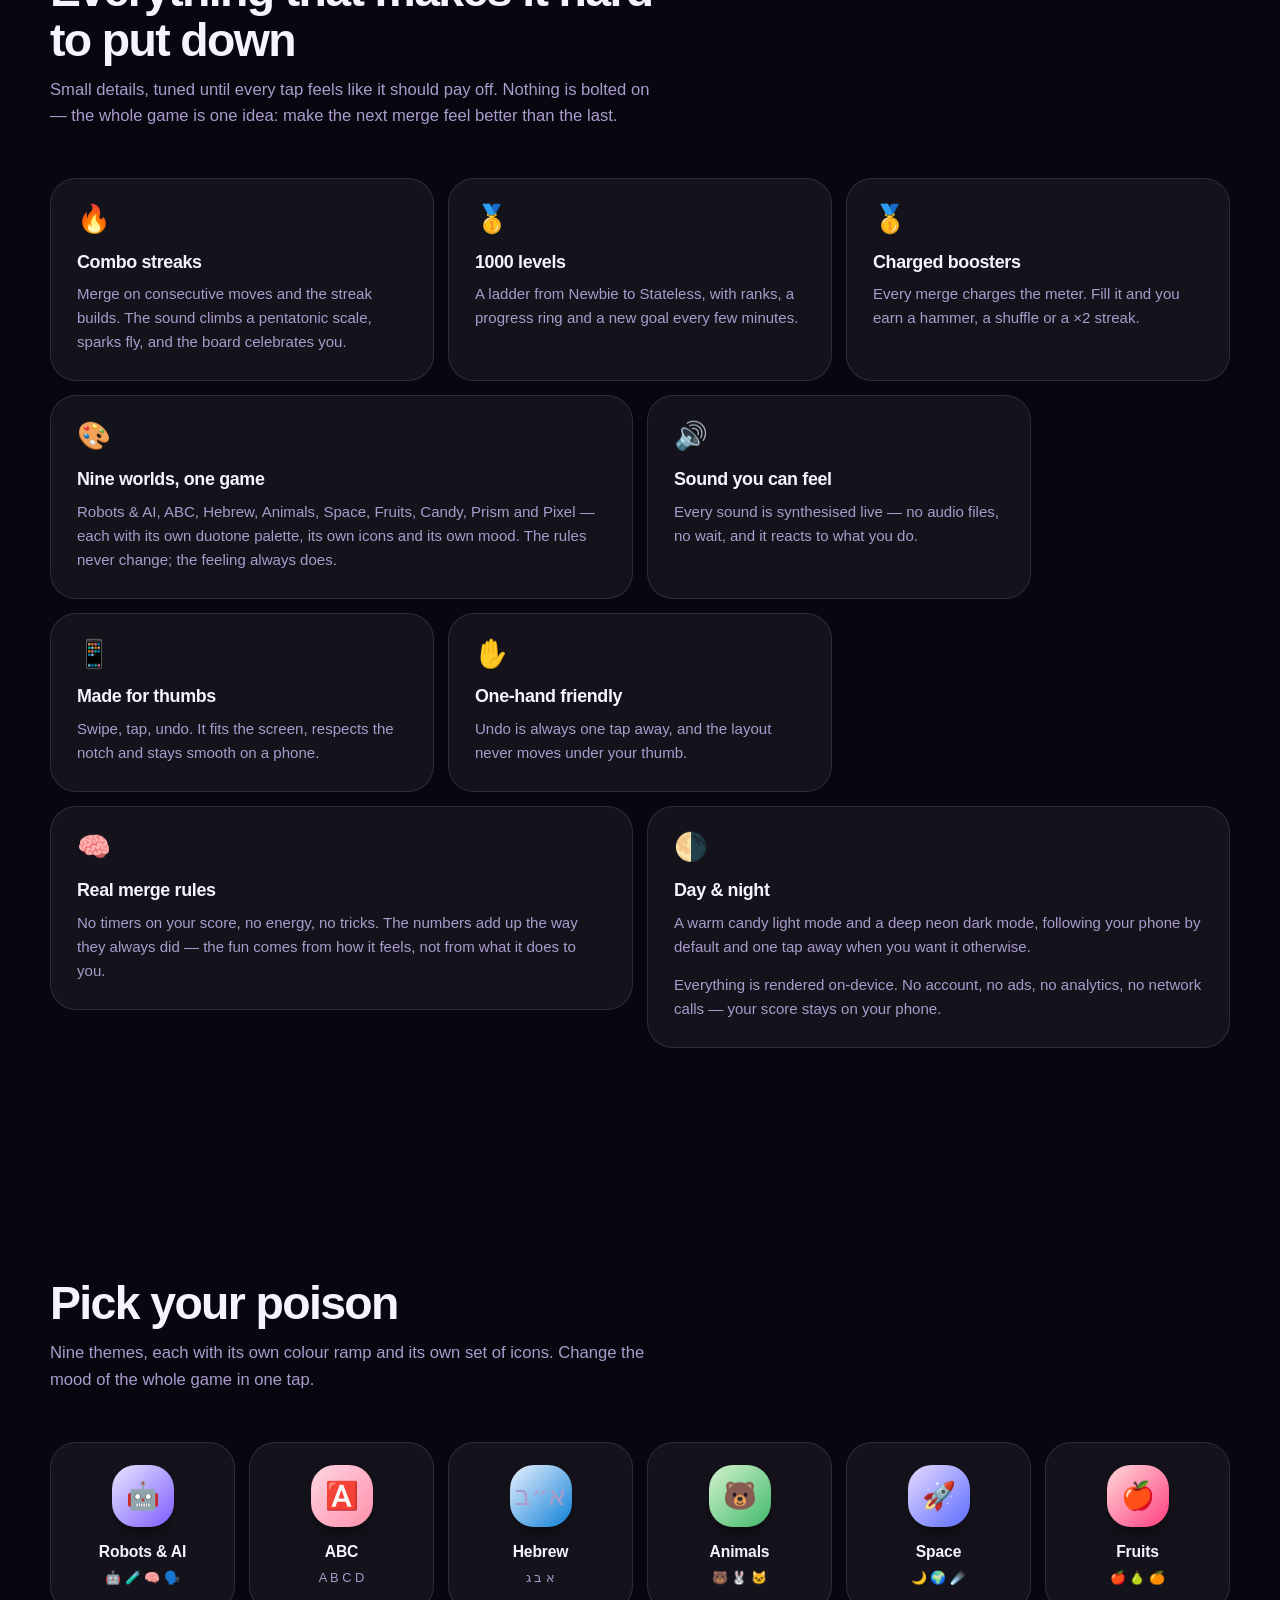
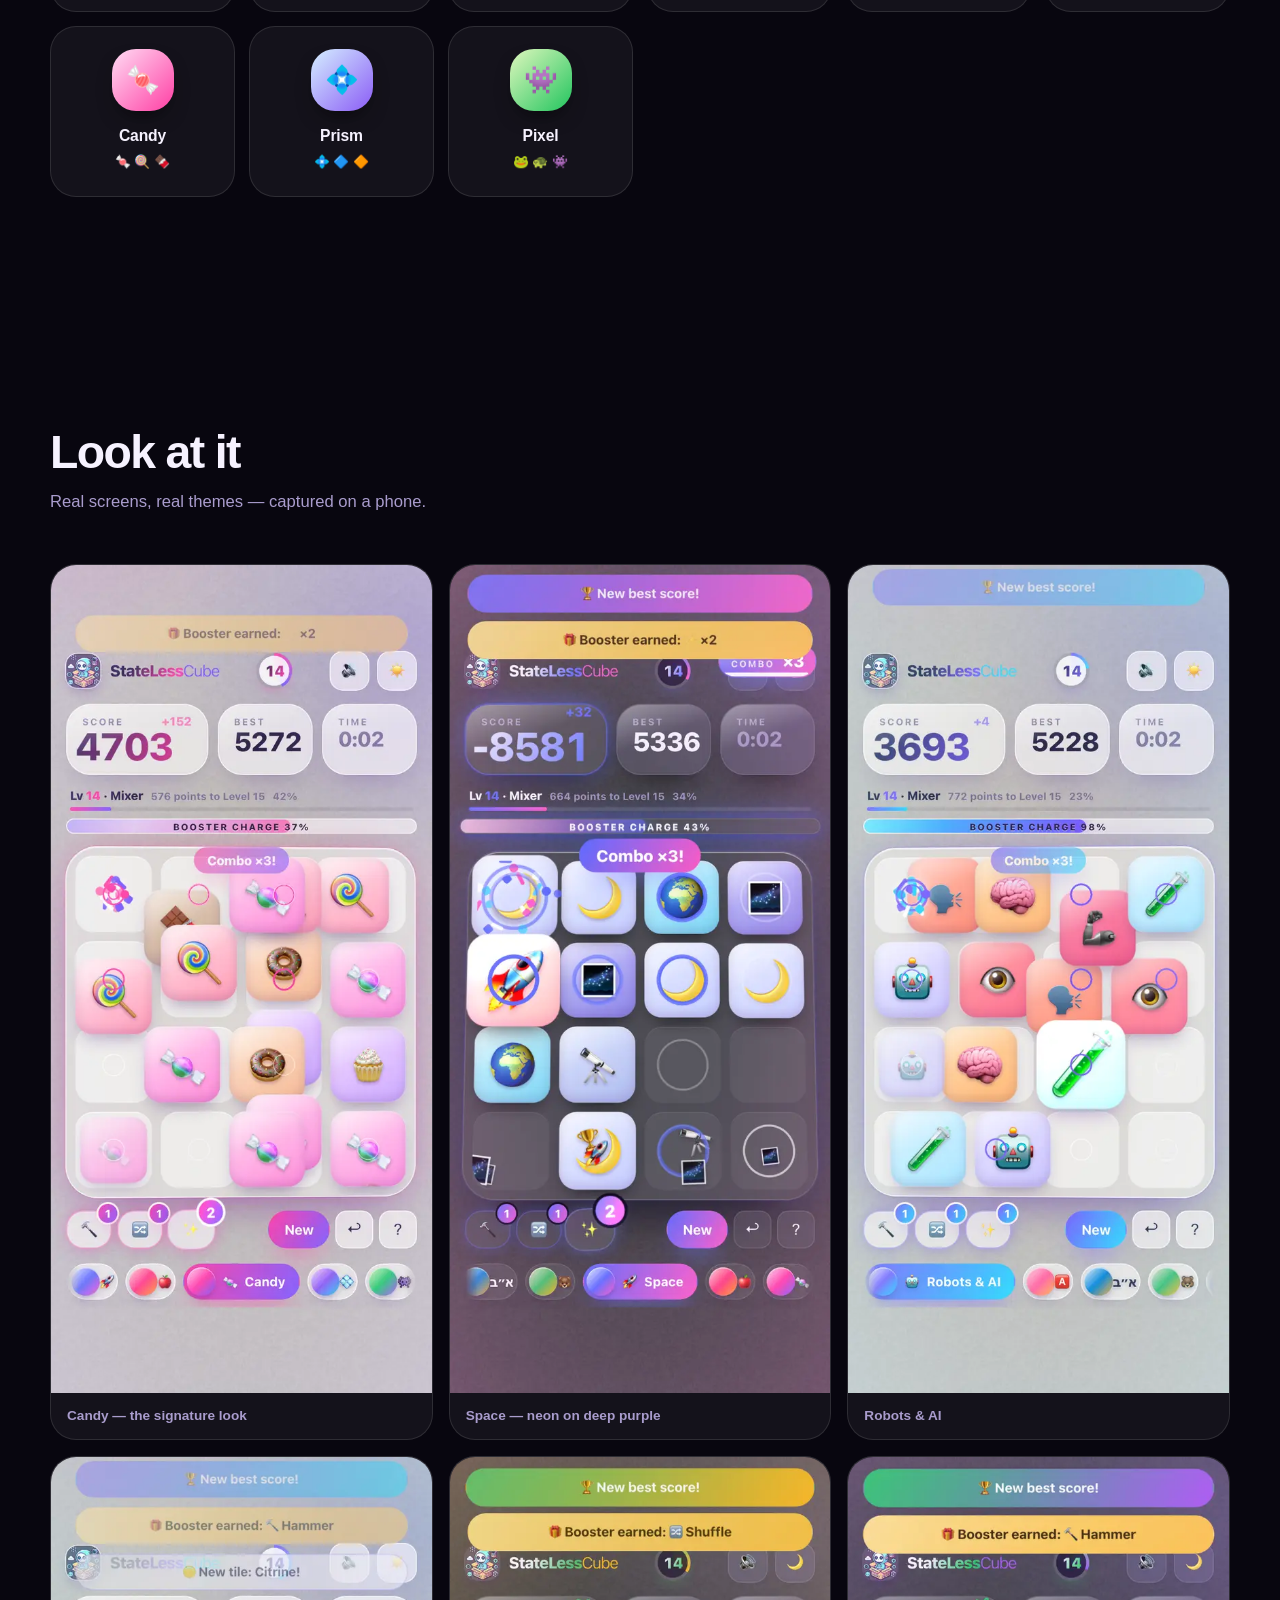
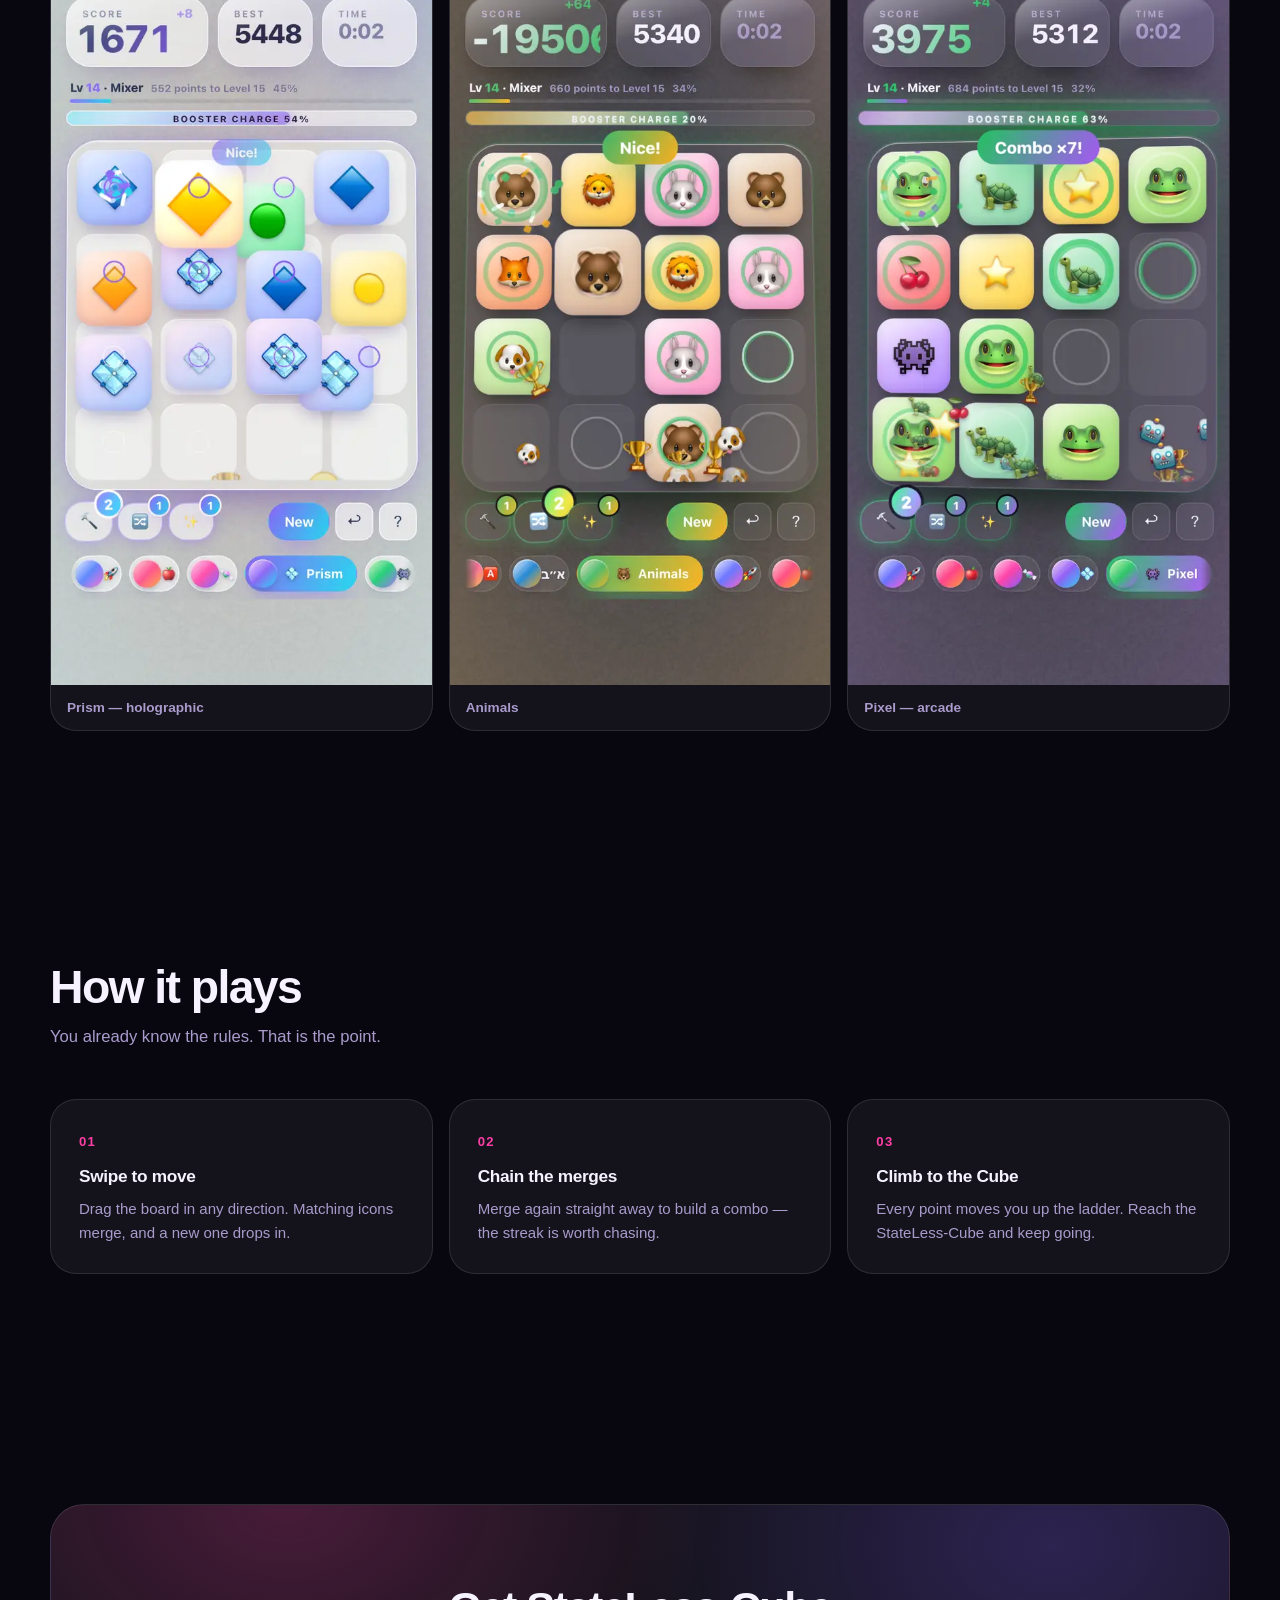
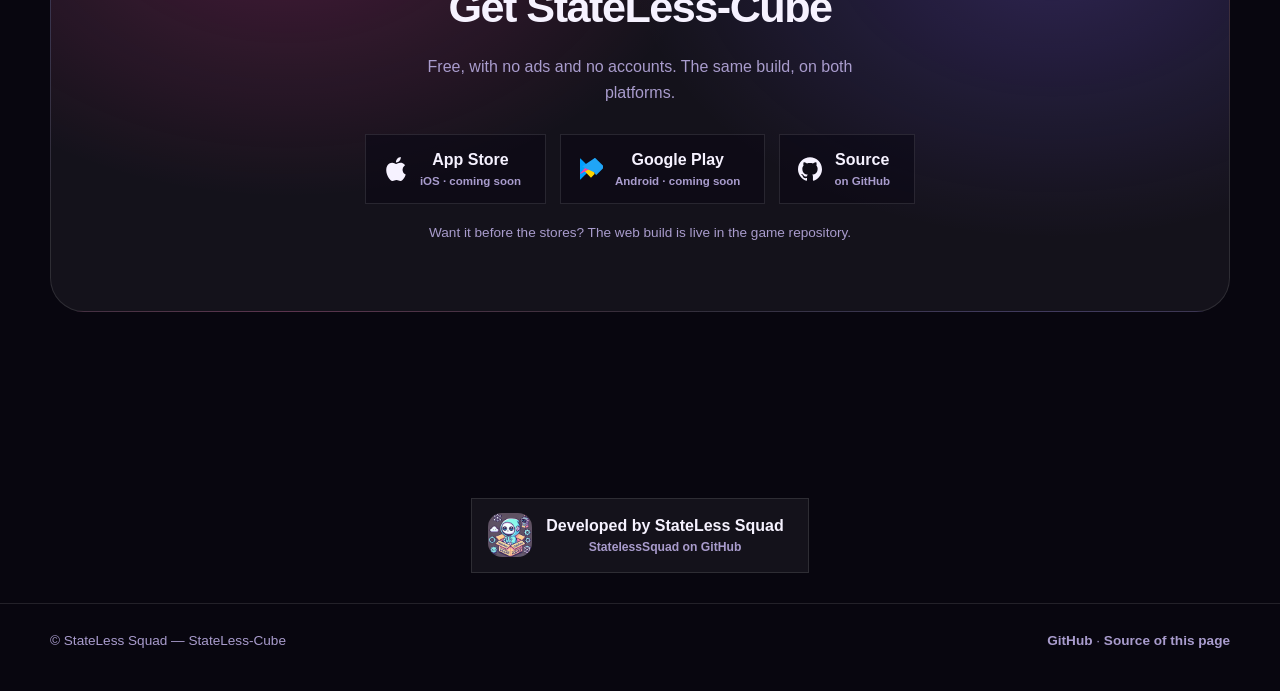
==== commit 1cd99ee8: "feat: the real vendor marks, a fresh demo capture and no 2048 - The App Store, Google Play and GitHu" ====
--- a/index.html
+++ b/index.html
@@ -4,12 +4,12 @@
   <meta charset="UTF-8">
   <meta name="viewport" content="width=device-width, initial-scale=1.0, viewport-fit=cover">
   <meta name="color-scheme" content="dark">
-  <title>StateLess-Cube — a candy-bright 2048 by StateLess Squad</title>
-  <meta name="description" content="StateLess-Cube is a candy-bright 2048 with nine icon themes, combo streaks, boosters and a 1000-level ladder. Play it in the browser, get it for iOS and Android.">
+  <title>StateLess-Cube — a high pace merge tile game by StateLess Squad</title>
+  <meta name="description" content="StateLess-Cube is a high pace merge tile game: nine icon themes, combo streaks, boosters and a 1000-level ladder. Built for the thumb, tuned for the eye.">
 
   <meta property="og:type" content="website">
   <meta property="og:title" content="StateLess-Cube — build the StateLess-Cube">
-  <meta property="og:description" content="A candy-bright 2048 with nine themes, combos, boosters and 1000 levels. Developed by StateLess Squad.">
+  <meta property="og:description" content="A high pace merge tile game with nine themes, combos, boosters and 1000 levels. Developed by StateLess Squad.">
   <meta property="og:image" content="assets/icon.png">
   <meta name="twitter:card" content="summary_large_image">
 
@@ -18,6 +18,15 @@
   <link rel="stylesheet" href="assets/style.css">
 </head>
 <body>
+  <!-- Brand marks (inline, so the page has no external requests) -->
+  <svg width="0" height="0" style="position:absolute" aria-hidden="true" focusable="false">
+    <symbol id="mark-apple" viewBox="0 0 24 24"><path fill="currentColor" d="M12.152 6.896c-.948 0-2.415-1.078-3.96-1.04-2.04.027-3.91 1.183-4.961 3.014-2.117 3.675-.546 9.103 1.519 12.09 1.013 1.454 2.208 3.09 3.792 3.039 1.52-.065 2.09-.987 3.935-.987 1.831 0 2.35.987 3.96.948 1.637-.026 2.676-1.48 3.676-2.948 1.156-1.688 1.636-3.325 1.662-3.415-.039-.013-3.182-1.221-3.22-4.857-.026-3.04 2.48-4.494 2.597-4.559-1.429-2.09-3.623-2.324-4.39-2.376-2-.156-3.675 1.09-4.61 1.09zM15.53 3.83c.843-1.012 1.4-2.427 1.245-3.83-1.207.052-2.662.805-3.532 1.818-.78.896-1.454 2.338-1.273 3.714 1.338.104 2.715-.688 3.559-1.701"/></symbol>
+    <symbol id="mark-github" viewBox="0 0 24 24"><path fill="currentColor" d="M12 .297c-6.63 0-12 5.373-12 12 0 5.303 3.438 9.8 8.205 11.385.6.113.82-.258.82-.577 0-.285-.01-1.04-.015-2.04-3.338.724-4.042-1.61-4.042-1.61C4.422 18.07 3.633 17.7 3.633 17.7c-1.087-.744.084-.729.084-.729 1.205.084 1.838 1.236 1.838 1.236 1.07 1.835 2.809 1.305 3.495.998.108-.776.417-1.305.76-1.605-2.665-.3-5.466-1.332-5.466-5.93 0-1.31.465-2.38 1.235-3.22-.135-.303-.54-1.523.105-3.176 0 0 1.005-.322 3.3 1.23.96-.267 1.98-.399 3-.405 1.02.006 2.04.138 3 .405 2.28-1.552 3.285-1.23 3.285-1.23.645 1.653.24 2.873.12 3.176.765.84 1.23 1.91 1.23 3.22 0 4.61-2.805 5.625-5.475 5.92.42.36.81 1.096.81 2.22 0 1.606-.015 2.896-.015 3.286 0 .315.21.69.825.57C20.565 22.092 24 17.592 24 12.297c0-6.627-5.373-12-12-12"/></symbol>
+    <symbol id="mark-play" viewBox="0 0 24 24"><path fill="#00A0FF" d="M1.1 1.4C1 1.7 1 2.1 1 2.6v18.8c0 .5 0 .9.1 1.2l.1.1L12 12l.1-.1L1.2 1.3l-.1.1z"/>
+<path fill="#FFD400" d="M15.1 8.4l-3.1-3.1-.1.1L4.3 13l.1.1 7.6 7.6 3.1-3.1c.8-.8.8-2 0-2.8l-3-2.7z"/>
+<path fill="#F342A9" d="M15.1 8.4L12 5.3 1.1 16.2c.2.2.4.3.7.5l11.2-6.3 2.1-2z"/>
+<path fill="#20A5F7" d="M15.1 15.2L3.9 9.9c-.3-.2-.5-.3-.7-.5L15 1.6c.9-.8 1.6-.5 2 .1l6.9 6.9c.8.8.8 2 0 2.8l-6.8 6.8z"/></symbol>
+  </svg>
   <div class="aurora" aria-hidden="true"></div>
   <div class="grain" aria-hidden="true"></div>
 
@@ -33,7 +42,10 @@
         <a href="#gallery">Gallery</a>
         <a href="#download">Get the app</a>
       </nav>
-      <a class="btn" href="https://github.com/StatelessSquad/StateLessCube-Public">GitHub</a>
+      <a class="btn btn-mark" href="https://github.com/StatelessSquad/StateLessCube-Public">
+        <svg class="mark" aria-hidden="true"><use href="#mark-github"/></svg>
+        GitHub
+      </a>
     </div>
   </header>
 
@@ -42,7 +54,7 @@
     <section class="hero">
       <div class="wrap">
         <div class="hero-copy">
-          <span class="eyebrow">🍬 A candy-bright 2048</span>
+          <span class="eyebrow">🍬 A high pace merge tile game</span>
           <h1>Build the <span class="grad">StateLess-Cube</span>.</h1>
           <p class="lede">
             Merge matching icons, chain combos, charge your booster meter and
@@ -168,7 +180,7 @@
 
           <article class="card wide reveal">
             <span class="ico">🧠</span>
-            <h3>Real 2048 rules</h3>
+            <h3>Real merge rules</h3>
             <p>No timers on your score, no energy, no tricks. The numbers add
                up the way they always did — the fun comes from how it
                feels, not from what it does to you.</p>
@@ -233,7 +245,7 @@
       <div class="wrap">
         <div class="head reveal">
           <h2>How it plays</h2>
-          <p>You already know 2048. That is the point.</p>
+          <p>You already know the rules. That is the point.</p>
         </div>
         <div class="steps">
           <div class="step reveal">
@@ -266,13 +278,17 @@
           </p>
           <div class="store-row">
             <span class="store">
-              <span class="glyph">🍏</span>
+              <svg class="mark mark-apple" aria-hidden="true"><use href="#mark-apple"/></svg>
               <span>App Store<small>iOS · coming soon</small></span>
             </span>
             <span class="store">
-              <span class="glyph">🤖</span>
+              <svg class="mark" aria-hidden="true"><use href="#mark-play"/></svg>
               <span>Google Play<small>Android · coming soon</small></span>
             </span>
+            <a class="store" href="https://github.com/StatelessSquad/StateLessCube-Public">
+              <svg class="mark" aria-hidden="true"><use href="#mark-github"/></svg>
+              <span>Source<small>on GitHub</small></span>
+            </a>
           </div>
           <p class="soon">Want it before the stores? The web build is live in
             the game repository.</p>
--- a/assets/style.css
+++ b/assets/style.css
@@ -144,6 +144,20 @@
   }
 }
 
+/* -- brand marks --------------------------------------------------------- */
+
+.mark {
+  width: 1.15em;
+  height: 1.15em;
+  flex: 0 0 auto;
+  display: block;
+}
+
+.mark-apple {
+  width: 1.35em;
+  height: 1.35em;
+}
+
 /* -- buttons ------------------------------------------------------------ */
 
 .btn {
@@ -182,6 +196,11 @@
 .btn-lg {
   padding: 16px 30px;
   font-size: 1.05rem;
+}
+
+.btn-mark {
+  gap: 9px;
+  padding-left: 15px;
 }
 
 /* -- hero --------------------------------------------------------------- */
@@ -555,7 +574,7 @@
 .theme .dot {
   width: 62px;
   height: 62px;
-  border-radius: 20px;
+  border-radius: 24px;
   margin: 0 auto 12px;
   display: grid;
   place-items: center;
@@ -681,8 +700,8 @@
   display: inline-flex;
   align-items: center;
   gap: 12px;
-  padding: 13px 22px;
-  border-radius: var(--radius-sm);
+  padding: 12px 24px 12px 18px;
+  border-radius: var(--radius-pill);
   border: 1px solid var(--border);
   background: rgba(10, 8, 20, 0.6);
   text-decoration: none;
@@ -691,6 +710,11 @@
   transition: transform 200ms var(--spring), filter 200ms var(--ease);
 }
 
+.store .mark {
+  width: 1.5em;
+  height: 1.5em;
+}
+
 .store:hover {
   transform: translateY(-2px);
   filter: brightness(1.12);
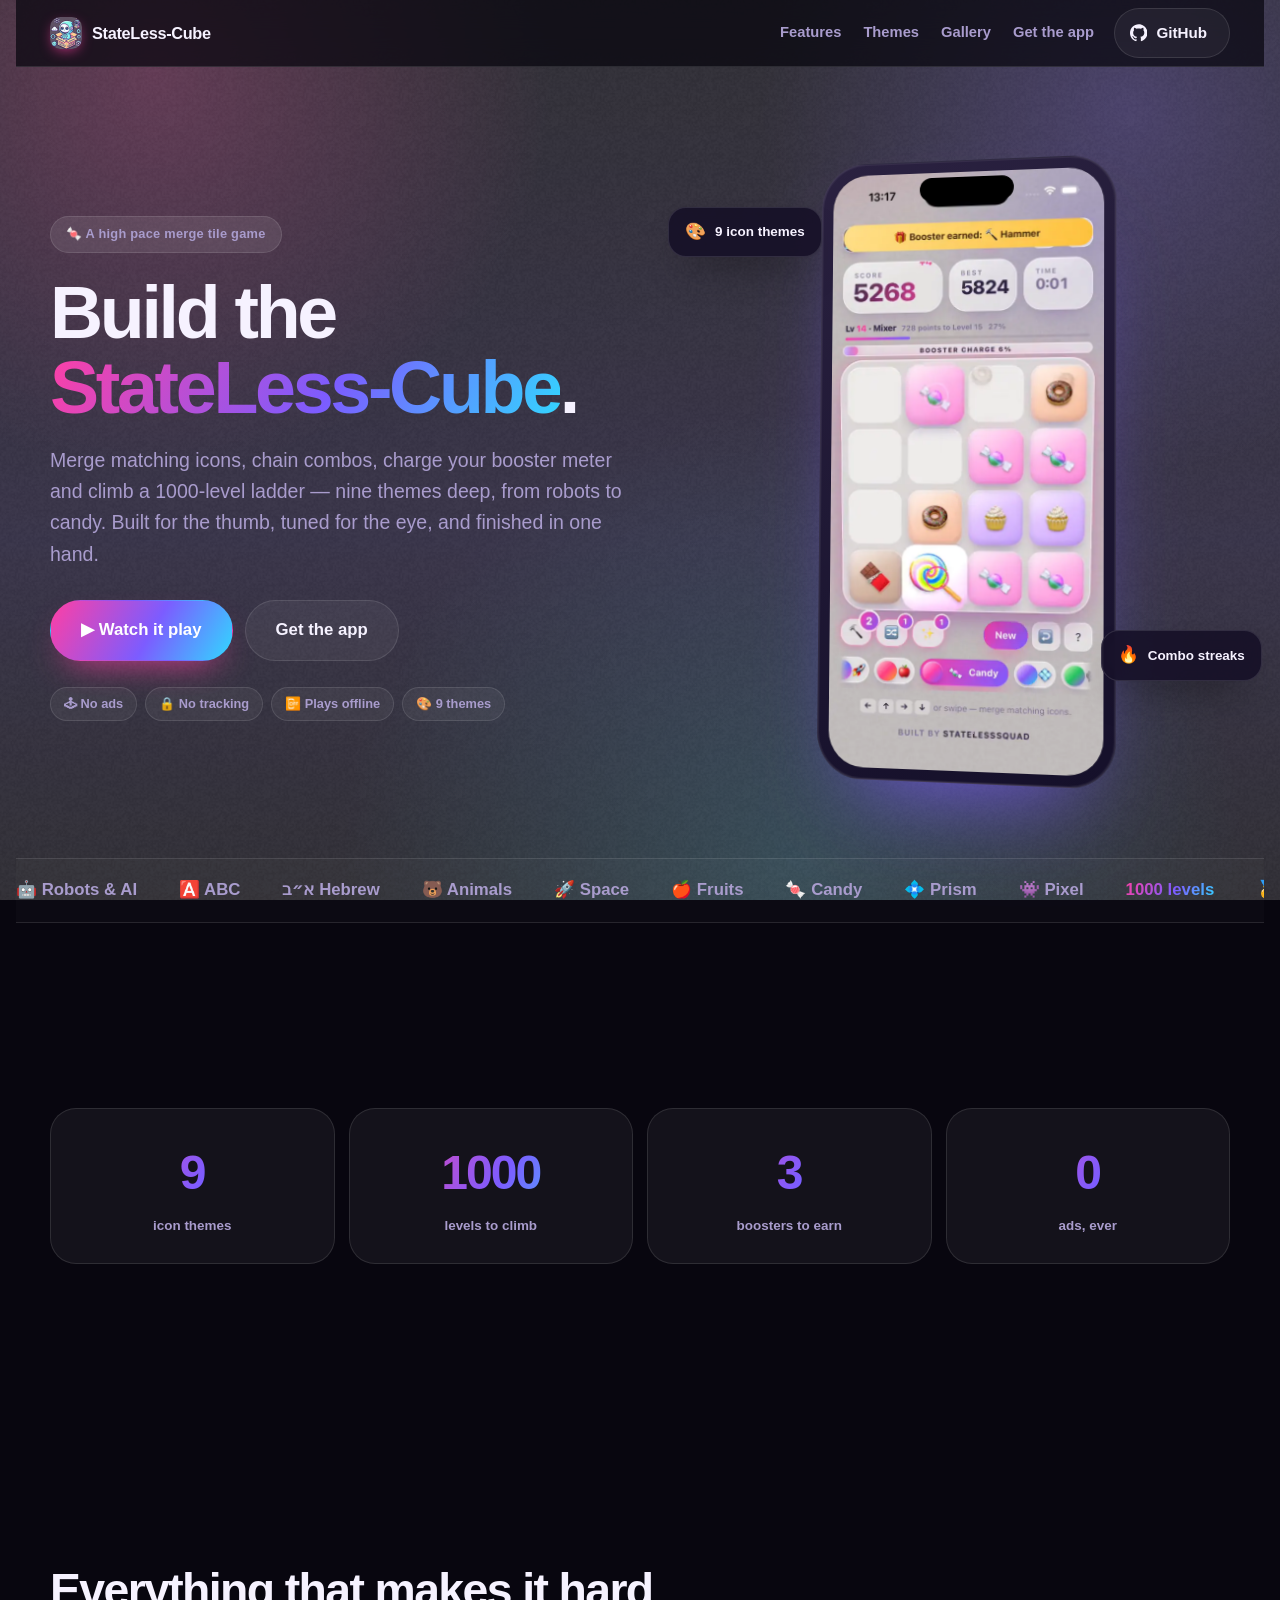
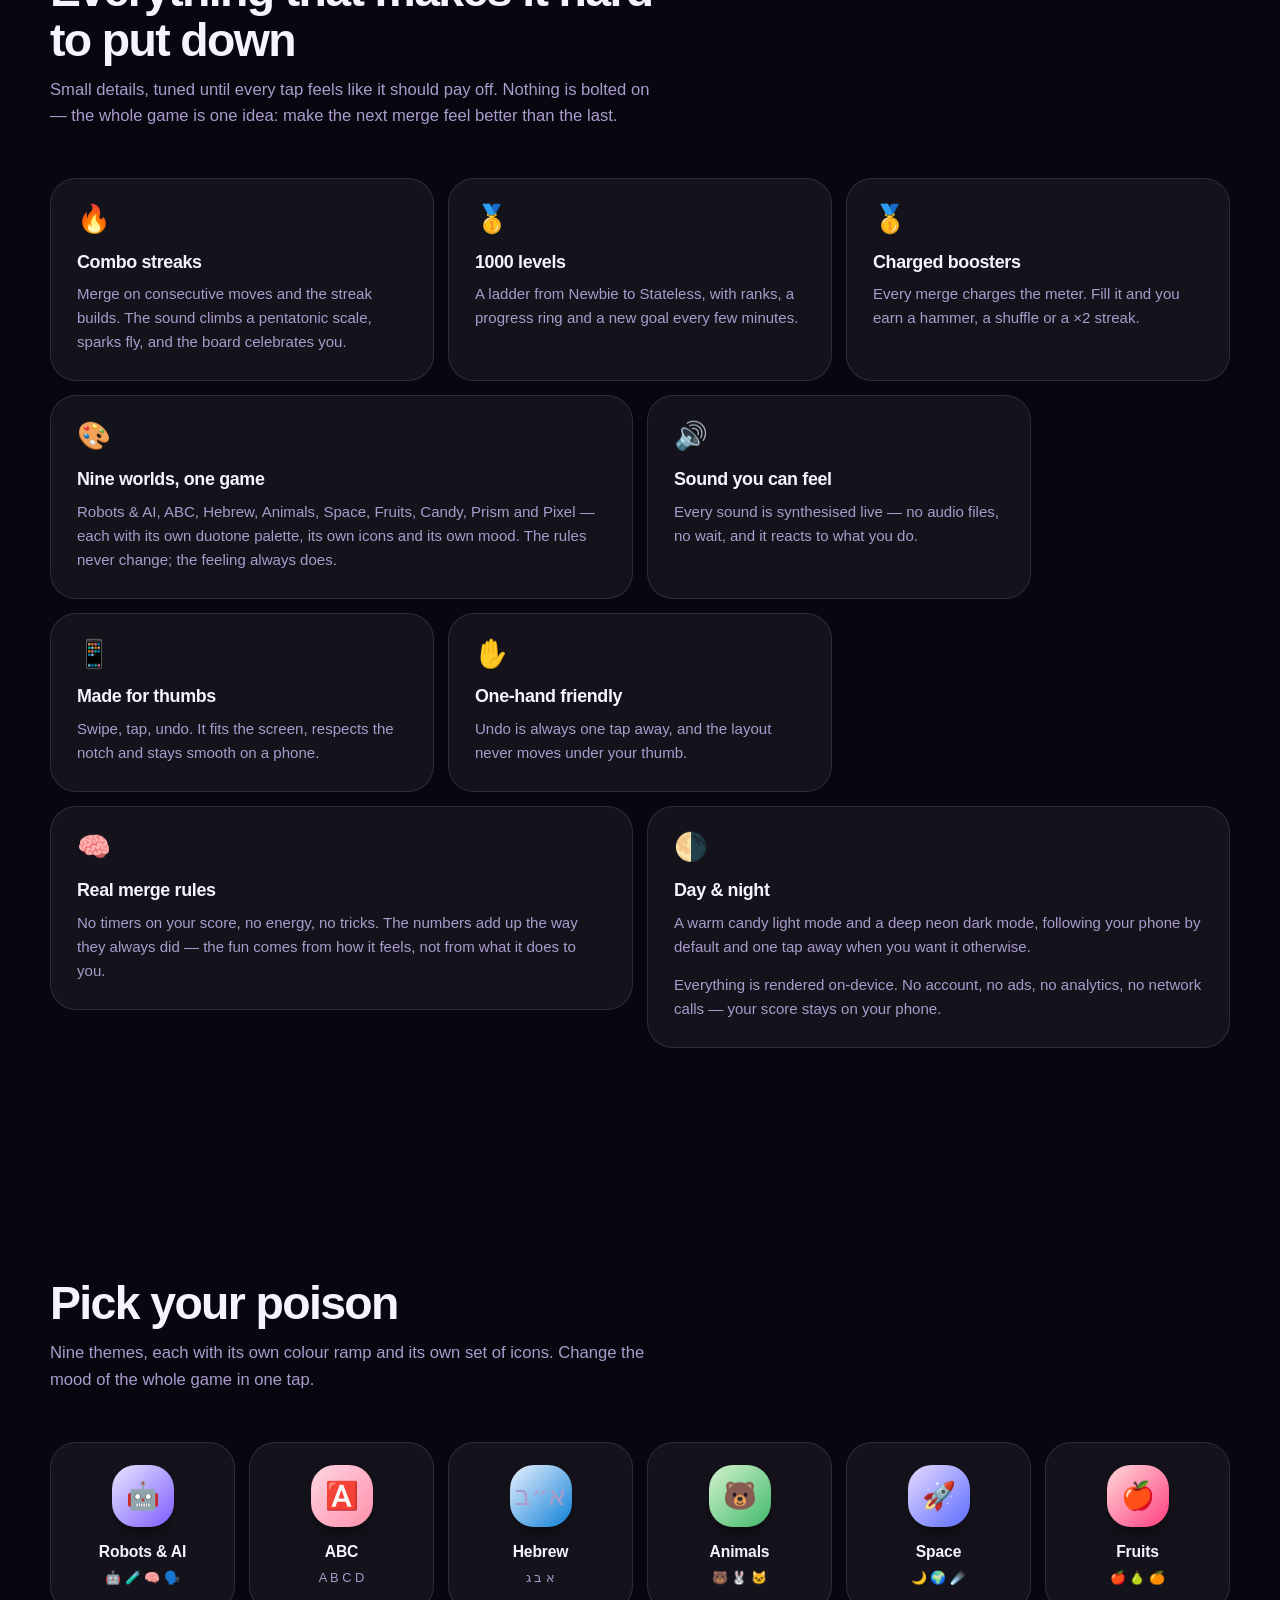
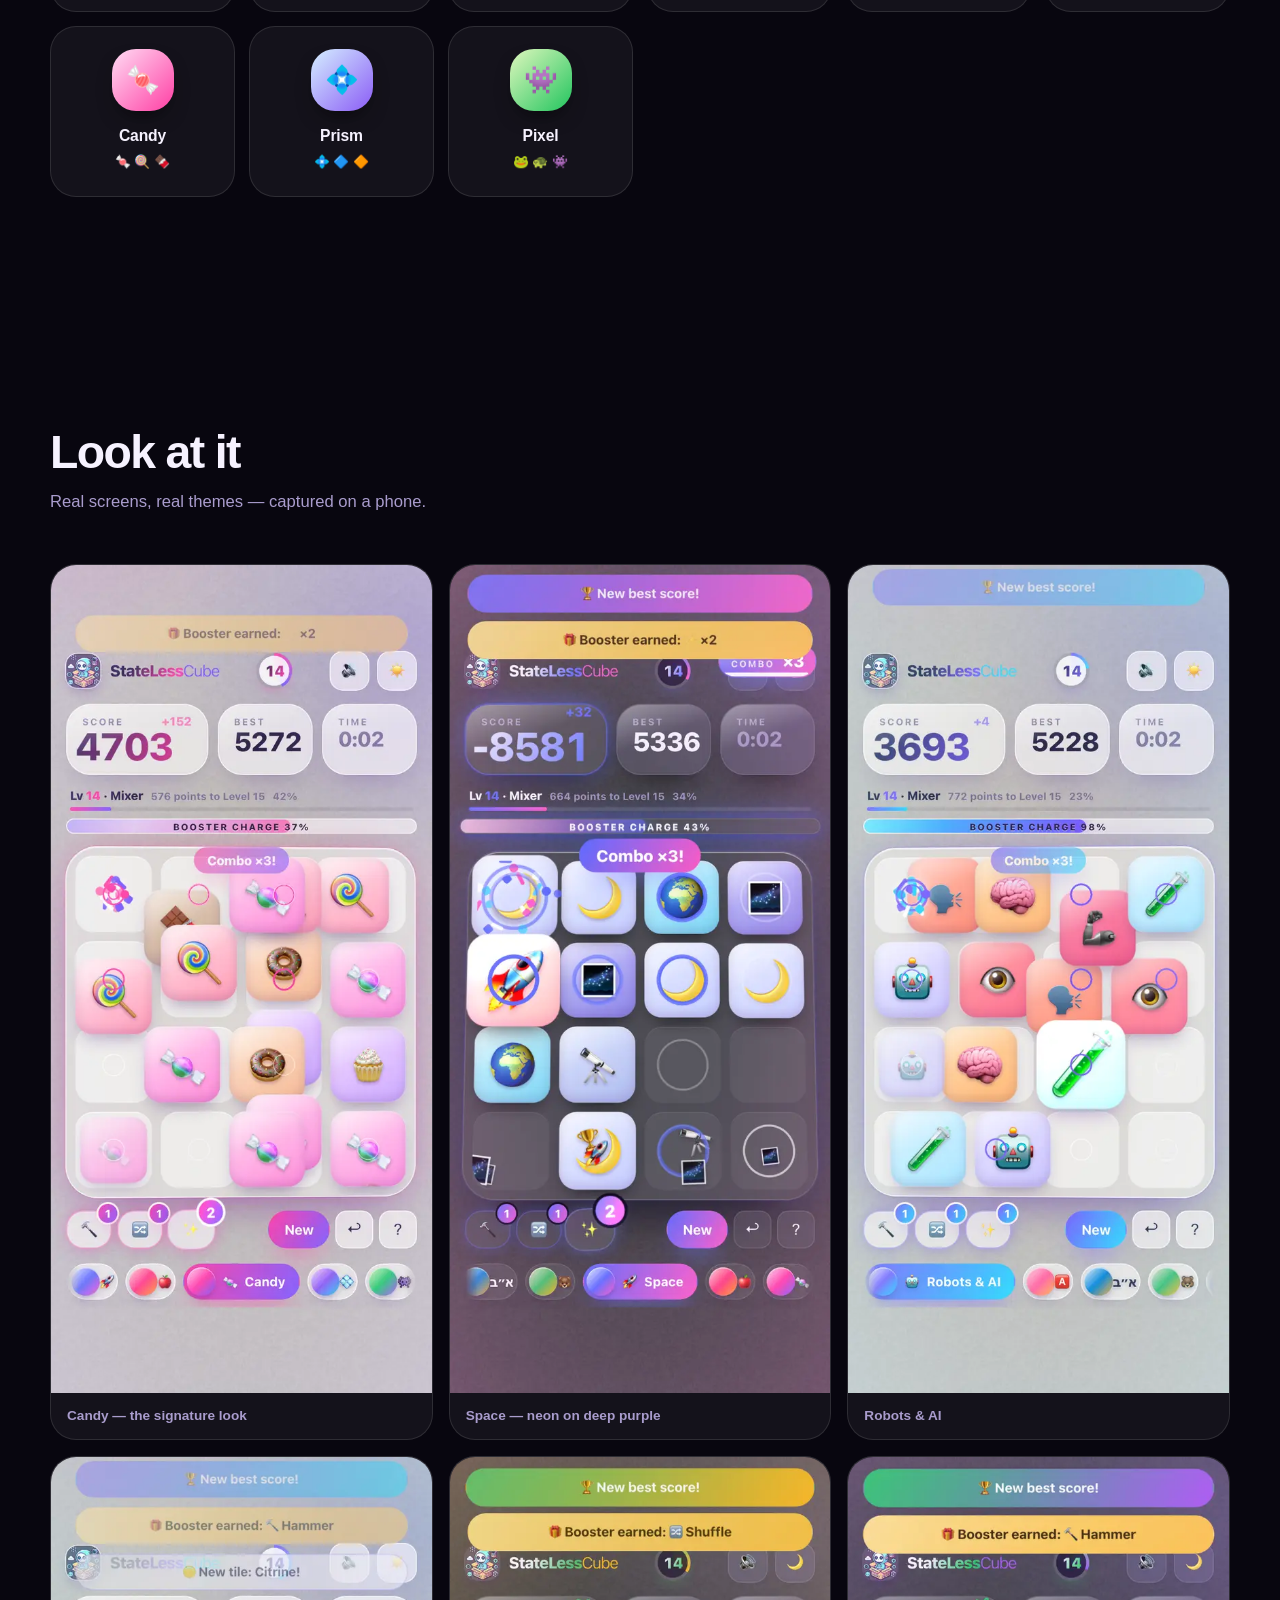
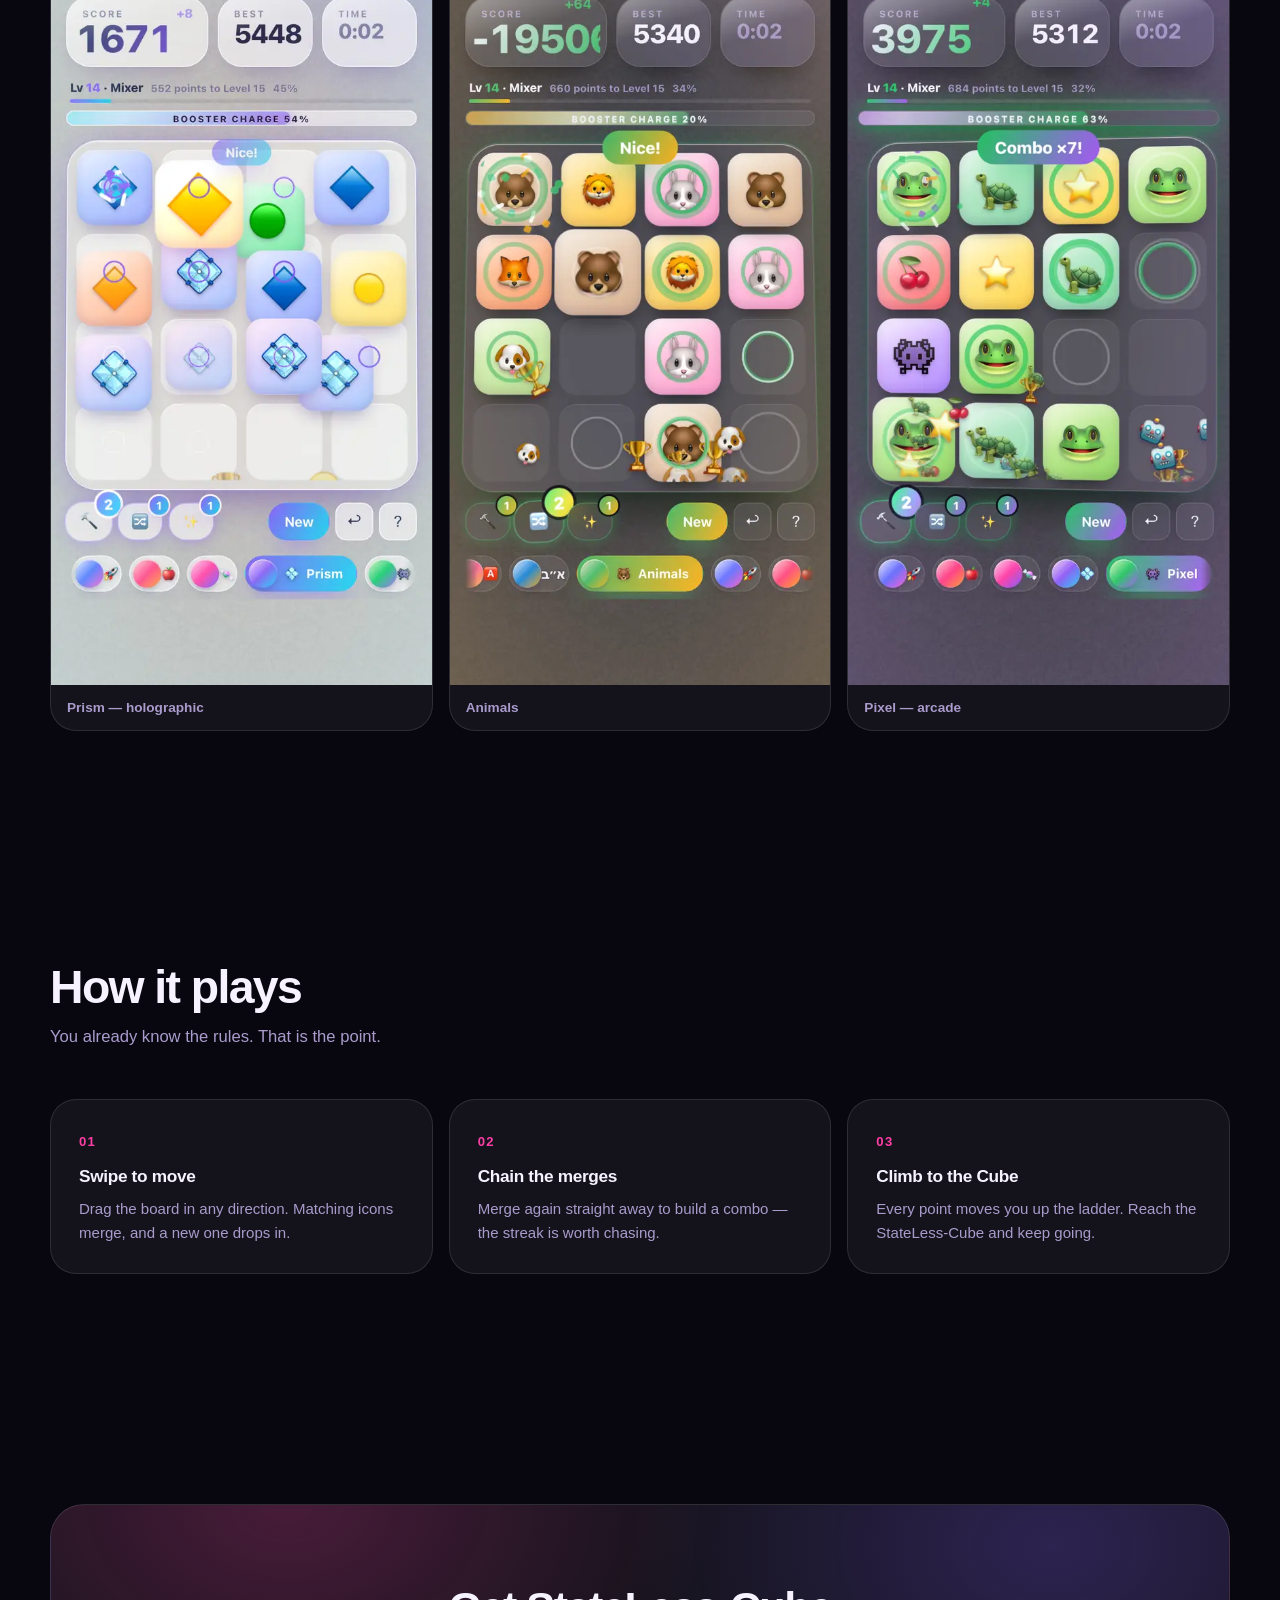
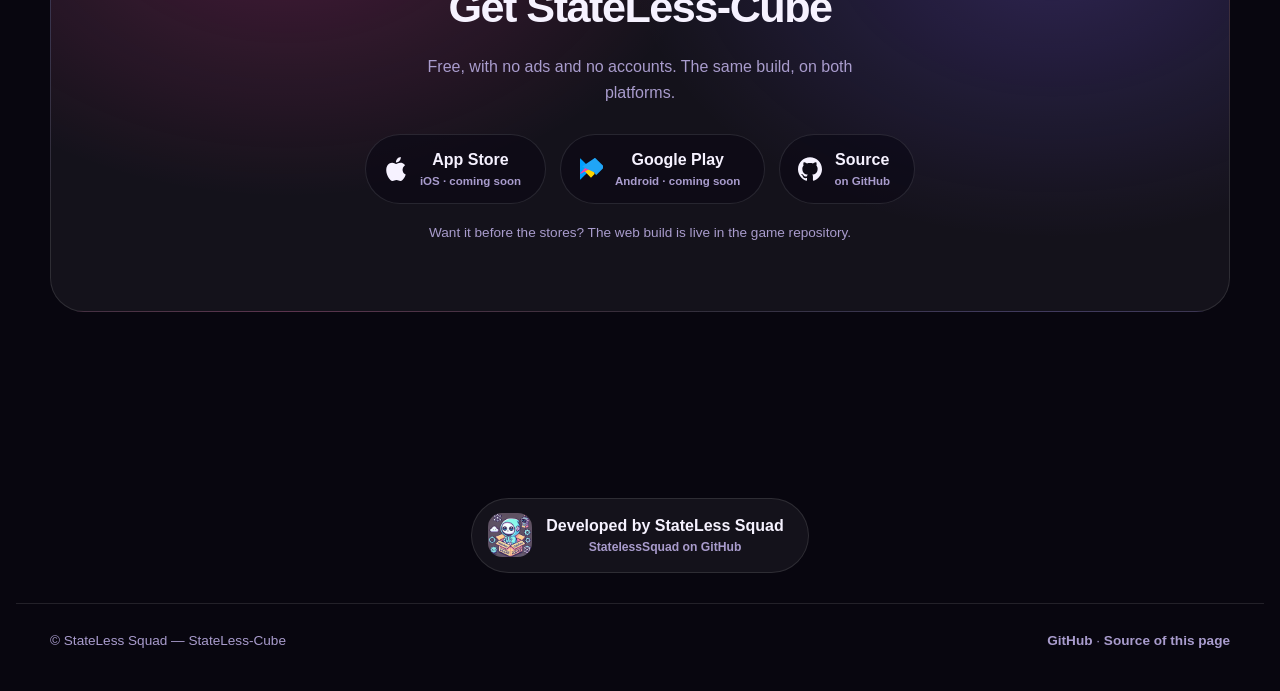
==== commit e92b8b03: "fix: rounded buttons, and a page that behaves on a phone The pill radius token was never defined, so" ====
--- a/index.html
+++ b/index.html
@@ -13,6 +13,12 @@
   <meta property="og:image" content="assets/icon.png">
   <meta name="twitter:card" content="summary_large_image">
 
+  <meta name="theme-color" content="#08060f">
+  <meta name="apple-mobile-web-app-capable" content="yes">
+  <meta name="apple-mobile-web-app-status-bar-style" content="black-translucent">
+  <meta name="apple-mobile-web-app-title" content="StateLess-Cube">
+  <meta name="mobile-web-app-capable" content="yes">
+  <link rel="manifest" href="manifest.webmanifest">
   <link rel="icon" href="assets/favicon.png">
   <link rel="apple-touch-icon" href="assets/icon.png">
   <link rel="stylesheet" href="assets/style.css">
@@ -78,10 +84,15 @@
           <div class="phone">
             <span class="notch" aria-hidden="true"></span>
             <video
-              src="assets/demo.mp4"
-              poster="assets/shots/candy.webp"
-              autoplay muted loop playsinline preload="metadata"
-              aria-label="StateLess-Cube gameplay demo"></video>
+              poster="assets/shots/poster.webp"
+              autoplay muted loop playsinline preload="none"
+              aria-label="StateLess-Cube gameplay demo">
+              <source src="assets/demo-mobile.mp4" media="(max-width: 640px)" type="video/mp4">
+              <source src="assets/demo.mp4" type="video/mp4">
+            </video>
+            <button type="button" class="video-play" id="video-play" hidden aria-label="Play the demo">
+              <span aria-hidden="true">▶</span> Play the demo
+            </button>
           </div>
           <div class="float float-1"><b>🎨</b> 9 icon themes</div>
           <div class="float float-2"><b>🔥</b> Combo streaks</div>
--- a/assets/style.css
+++ b/assets/style.css
@@ -22,6 +22,7 @@
   --grad: linear-gradient(120deg, var(--pink), var(--violet) 55%, var(--cyan));
   --radius: 26px;
   --radius-sm: 18px;
+  --radius-pill: 999px;
   --ease: cubic-bezier(0.2, 0.8, 0.2, 1);
   --spring: cubic-bezier(0.34, 1.4, 0.64, 1);
   --max: 1180px;
@@ -329,6 +330,37 @@
   pointer-events: none;
 }
 
+.video-play {
+  position: absolute;
+  left: 50%;
+  top: 50%;
+  transform: translate(-50%, -50%);
+  z-index: 3;
+  display: inline-flex;
+  align-items: center;
+  gap: 9px;
+  padding: 12px 22px;
+  border-radius: var(--radius-pill);
+  border: 1px solid var(--border);
+  background: rgba(12, 9, 24, 0.82);
+  -webkit-backdrop-filter: blur(14px);
+  backdrop-filter: blur(14px);
+  color: var(--text);
+  font: inherit;
+  font-weight: 700;
+  font-size: 0.92rem;
+  cursor: pointer;
+  box-shadow: 0 16px 34px -16px rgba(0, 0, 0, 0.9);
+}
+
+.video-play[hidden] {
+  display: none;
+}
+
+.video-play:active {
+  transform: translate(-50%, -50%) scale(0.95);
+}
+
 .float {
   position: absolute;
   display: flex;
@@ -804,19 +836,153 @@
 
 /* -- reveal on scroll ---------------------------------------------------- */
 
-.reveal {
+/* Only hidden when JavaScript can reveal them again. */
+.js .reveal {
   opacity: 0;
   transform: translateY(22px);
   transition: opacity 700ms var(--ease), transform 700ms var(--spring);
 }
 
-.reveal.in {
+.js .reveal.in {
   opacity: 1;
   transform: none;
 }
 
+/* ==========================================================================
+ * Phone first
+ * ========================================================================== */
+
+@media (max-width: 640px) {
+  .wrap {
+    width: min(100% - 28px, var(--max));
+  }
+
+  section {
+    padding: clamp(44px, 12vw, 70px) 0;
+  }
+
+  /* The phone mockup: straight, not tilted - and as wide as the screen. */
+  .phone {
+    width: min(320px, 88vw);
+    transform: none;
+    border-radius: 40px;
+    padding: 9px;
+  }
+
+  .phone:hover {
+    transform: none;
+  }
+
+  .phone video {
+    border-radius: 32px;
+  }
+
+  .float {
+    display: none;
+  }
+
+  /* Bigger tap targets. */
+  .btn,
+  .store {
+    min-height: 50px;
+  }
+
+  .btn-lg {
+    width: 100%;
+    justify-content: center;
+  }
+
+  .cta-row {
+    gap: 10px;
+  }
+
+  .nav .wrap {
+    height: 58px;
+    gap: 12px;
+  }
+
+  .logo {
+    font-size: 0.95rem;
+  }
+
+  .logo img {
+    width: 28px;
+    height: 28px;
+    border-radius: 9px;
+  }
+
+  /* The gallery: two columns of small previews instead of one tall column. */
+  .gallery {
+    grid-template-columns: repeat(2, 1fr);
+    gap: 10px;
+  }
+
+  .shot figcaption {
+    padding: 9px 12px;
+    font-size: 0.74rem;
+  }
+
+  /* The store badges go full width so they are easy to tap. */
+  .store-row {
+    flex-direction: column;
+    align-items: stretch;
+  }
+
+  .store {
+    justify-content: flex-start;
+  }
+
+  .stats {
+    gap: 10px;
+  }
+
+  .stat {
+    padding: 20px 14px;
+  }
+
+  /* One card per row on a phone: two columns makes the text too narrow. */
+  .bento {
+    grid-template-columns: 1fr;
+  }
+
+  .card,
+  .card.wide,
+  .card.tall {
+    grid-column: span 1;
+    grid-row: auto;
+  }
+
+  .card {
+    padding: 22px 20px;
+  }
+
+  .download {
+    border-radius: 26px;
+  }
+
+  footer .wrap {
+    flex-direction: column;
+    align-items: flex-start;
+    gap: 8px;
+  }
+}
+
+/* Notches and home indicators. */
+.nav {
+  padding-top: env(safe-area-inset-top);
+}
+
+body {
+  padding-left: max(16px, env(safe-area-inset-left));
+  padding-right: max(16px, env(safe-area-inset-right));
+}
+
+footer {
+  padding-bottom: max(40px, env(safe-area-inset-bottom));
+}
+
 @media (prefers-reduced-motion: reduce) {
-  .reveal {
+  .js .reveal {
     opacity: 1;
     transform: none;
     transition: none;
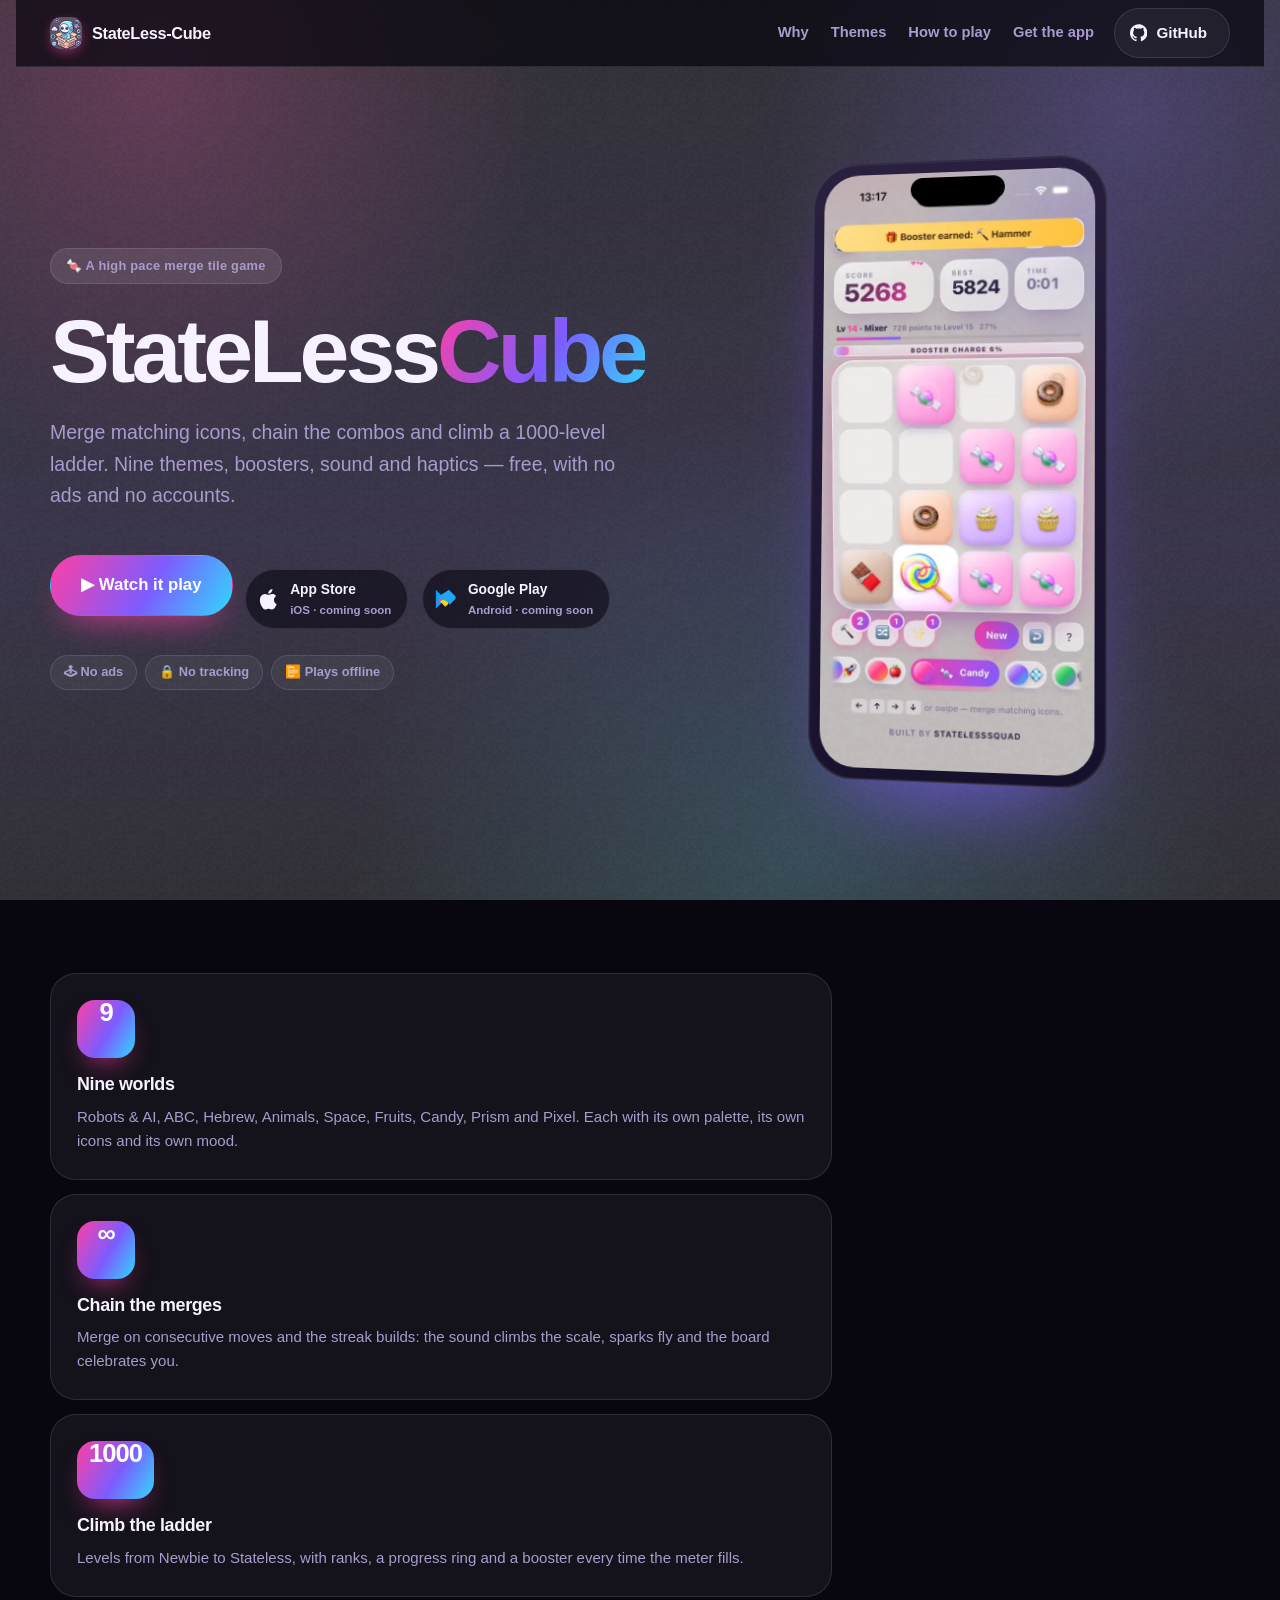
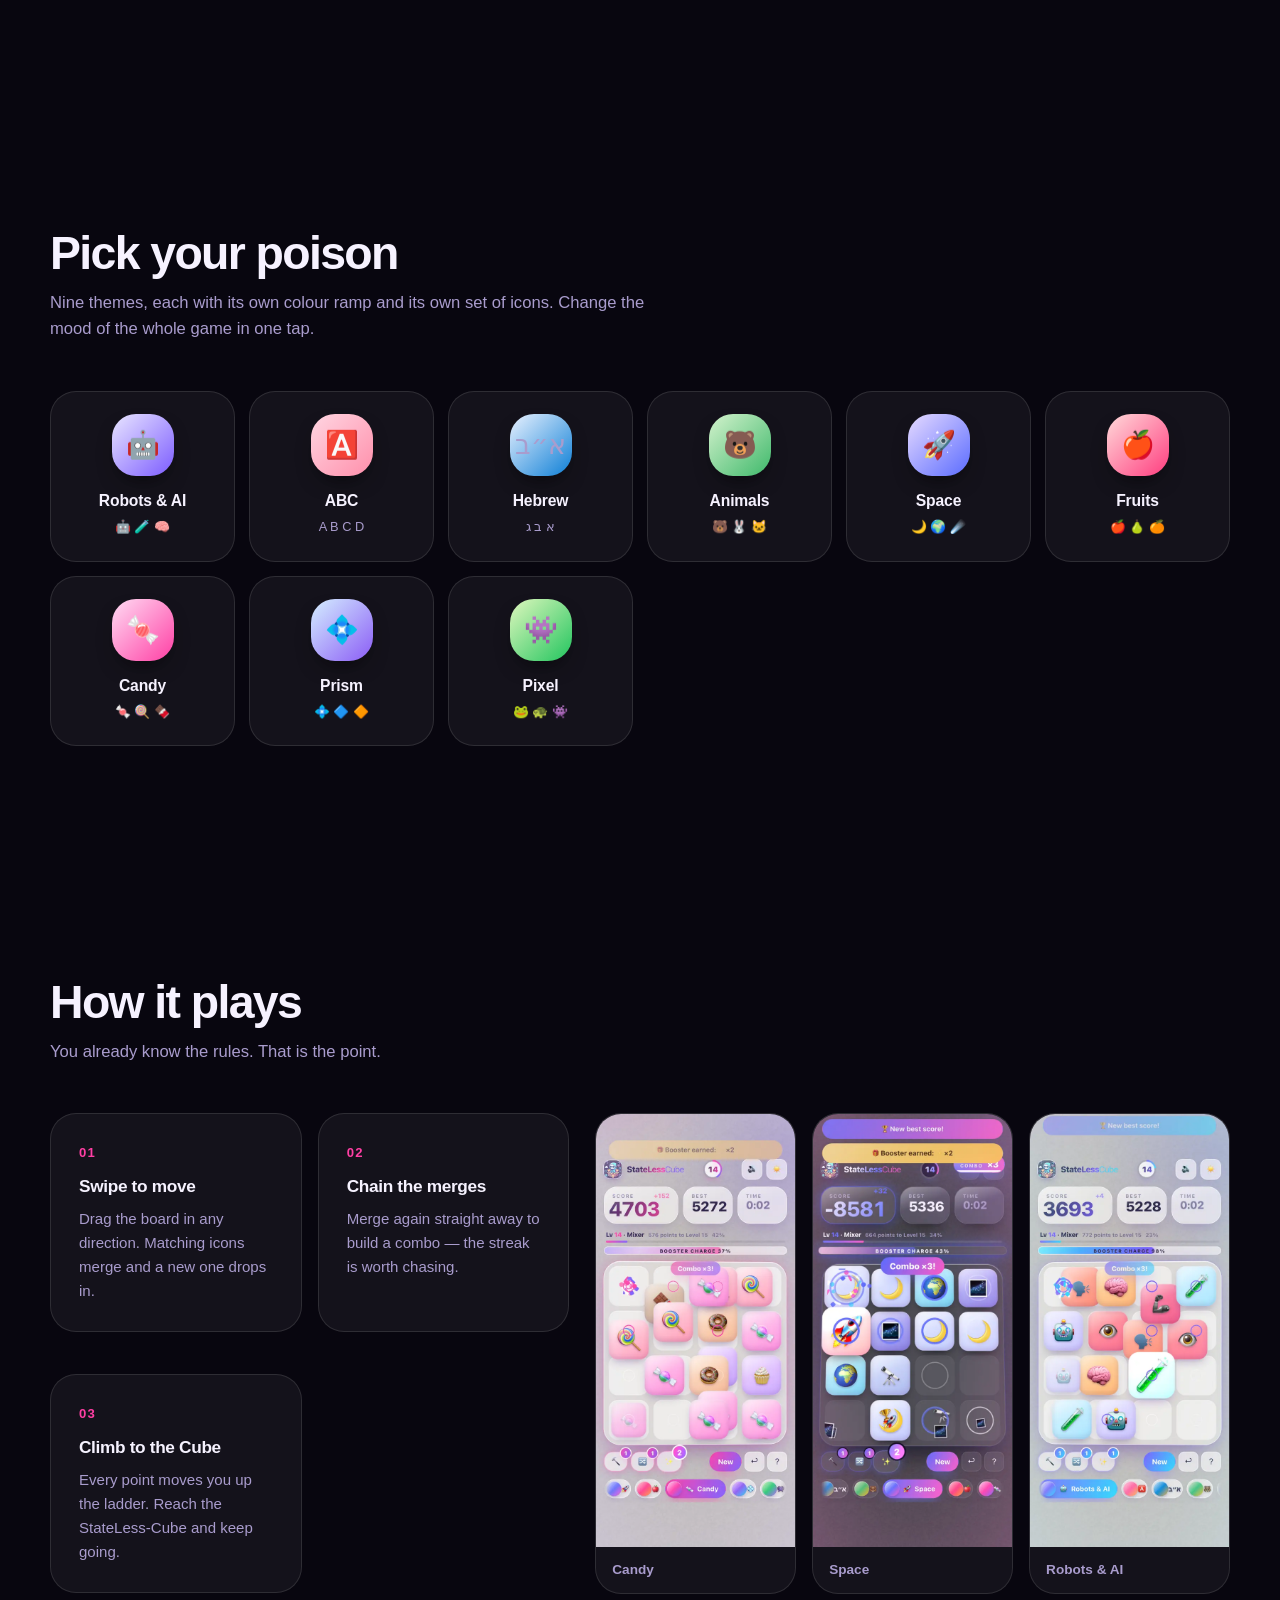
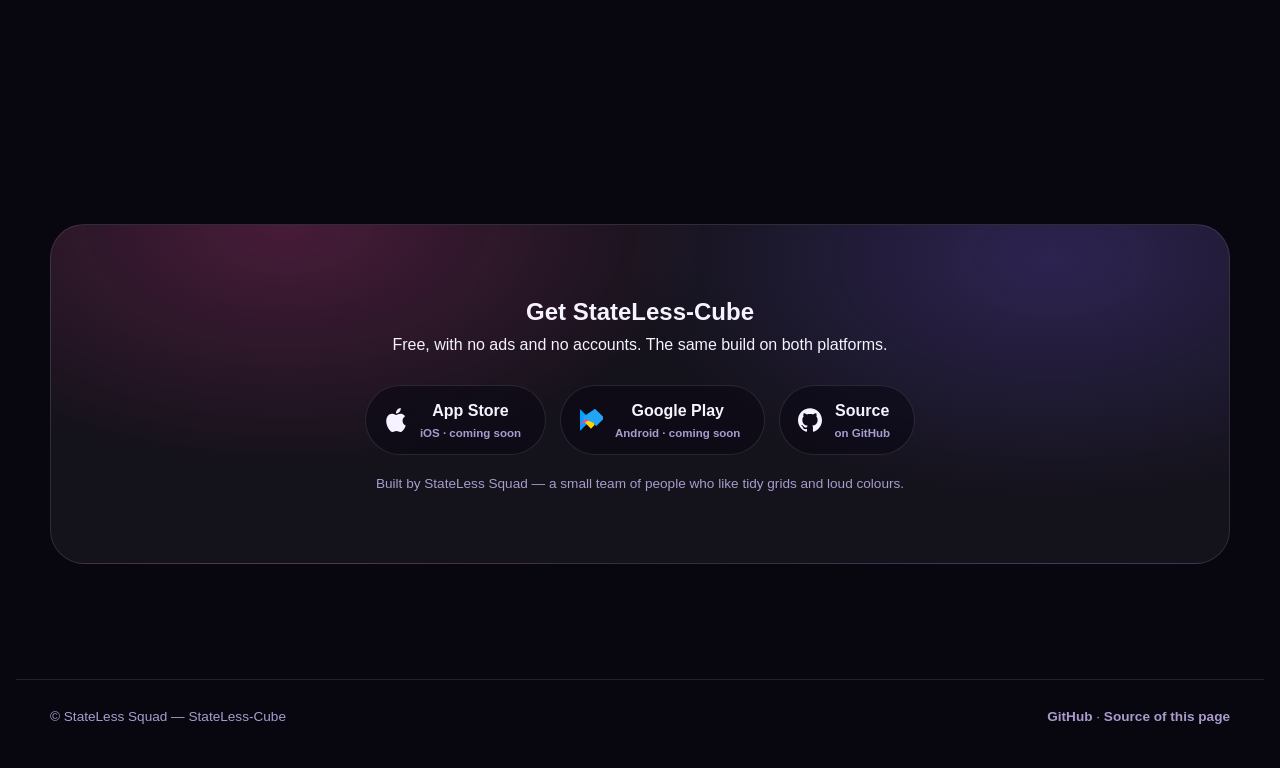
==== commit d9a7bab3: "wip: the landing page rebuilt with the reference's discipline Taken apart the Whalo / Fish of Fortun" ====
--- a/index.html
+++ b/index.html
@@ -5,12 +5,12 @@
   <meta name="viewport" content="width=device-width, initial-scale=1.0, viewport-fit=cover">
   <meta name="color-scheme" content="dark">
   <title>StateLess-Cube — a high pace merge tile game by StateLess Squad</title>
-  <meta name="description" content="StateLess-Cube is a high pace merge tile game: nine icon themes, combo streaks, boosters and a 1000-level ladder. Built for the thumb, tuned for the eye.">
+  <meta name="description" content="Merge matching icons, chain combos and climb a 1000-level ladder. Nine themes, boosters, sound and haptics. Free, no ads, no tracking.">
 
   <meta property="og:type" content="website">
   <meta property="og:title" content="StateLess-Cube — build the StateLess-Cube">
-  <meta property="og:description" content="A high pace merge tile game with nine themes, combos, boosters and 1000 levels. Developed by StateLess Squad.">
-  <meta property="og:image" content="assets/icon.png">
+  <meta property="og:description" content="A high pace merge tile game: nine themes, combos, boosters and 1000 levels. Developed by StateLess Squad.">
+  <meta property="og:image" content="assets/og.png">
   <meta name="twitter:card" content="summary_large_image">
 
   <meta name="theme-color" content="#08060f">
@@ -28,11 +28,9 @@
   <svg width="0" height="0" style="position:absolute" aria-hidden="true" focusable="false">
     <symbol id="mark-apple" viewBox="0 0 24 24"><path fill="currentColor" d="M12.152 6.896c-.948 0-2.415-1.078-3.96-1.04-2.04.027-3.91 1.183-4.961 3.014-2.117 3.675-.546 9.103 1.519 12.09 1.013 1.454 2.208 3.09 3.792 3.039 1.52-.065 2.09-.987 3.935-.987 1.831 0 2.35.987 3.96.948 1.637-.026 2.676-1.48 3.676-2.948 1.156-1.688 1.636-3.325 1.662-3.415-.039-.013-3.182-1.221-3.22-4.857-.026-3.04 2.48-4.494 2.597-4.559-1.429-2.09-3.623-2.324-4.39-2.376-2-.156-3.675 1.09-4.61 1.09zM15.53 3.83c.843-1.012 1.4-2.427 1.245-3.83-1.207.052-2.662.805-3.532 1.818-.78.896-1.454 2.338-1.273 3.714 1.338.104 2.715-.688 3.559-1.701"/></symbol>
     <symbol id="mark-github" viewBox="0 0 24 24"><path fill="currentColor" d="M12 .297c-6.63 0-12 5.373-12 12 0 5.303 3.438 9.8 8.205 11.385.6.113.82-.258.82-.577 0-.285-.01-1.04-.015-2.04-3.338.724-4.042-1.61-4.042-1.61C4.422 18.07 3.633 17.7 3.633 17.7c-1.087-.744.084-.729.084-.729 1.205.084 1.838 1.236 1.838 1.236 1.07 1.835 2.809 1.305 3.495.998.108-.776.417-1.305.76-1.605-2.665-.3-5.466-1.332-5.466-5.93 0-1.31.465-2.38 1.235-3.22-.135-.303-.54-1.523.105-3.176 0 0 1.005-.322 3.3 1.23.96-.267 1.98-.399 3-.405 1.02.006 2.04.138 3 .405 2.28-1.552 3.285-1.23 3.285-1.23.645 1.653.24 2.873.12 3.176.765.84 1.23 1.91 1.23 3.22 0 4.61-2.805 5.625-5.475 5.92.42.36.81 1.096.81 2.22 0 1.606-.015 2.896-.015 3.286 0 .315.21.69.825.57C20.565 22.092 24 17.592 24 12.297c0-6.627-5.373-12-12-12"/></symbol>
-    <symbol id="mark-play" viewBox="0 0 24 24"><path fill="#00A0FF" d="M1.1 1.4C1 1.7 1 2.1 1 2.6v18.8c0 .5 0 .9.1 1.2l.1.1L12 12l.1-.1L1.2 1.3l-.1.1z"/>
-<path fill="#FFD400" d="M15.1 8.4l-3.1-3.1-.1.1L4.3 13l.1.1 7.6 7.6 3.1-3.1c.8-.8.8-2 0-2.8l-3-2.7z"/>
-<path fill="#F342A9" d="M15.1 8.4L12 5.3 1.1 16.2c.2.2.4.3.7.5l11.2-6.3 2.1-2z"/>
-<path fill="#20A5F7" d="M15.1 15.2L3.9 9.9c-.3-.2-.5-.3-.7-.5L15 1.6c.9-.8 1.6-.5 2 .1l6.9 6.9c.8.8.8 2 0 2.8l-6.8 6.8z"/></symbol>
+    <symbol id="mark-play" viewBox="0 0 24 24"><path fill="#00A0FF" d="M1.1 1.4C1 1.7 1 2.1 1 2.6v18.8c0 .5 0 .9.1 1.2l.1.1L12 12l.1-.1L1.2 1.3l-.1.1z"/><path fill="#FFD400" d="M15.1 8.4l-3.1-3.1-.1.1L4.3 13l.1.1 7.6 7.6 3.1-3.1c.8-.8.8-2 0-2.8l-3-2.7z"/><path fill="#F342A9" d="M15.1 8.4L12 5.3 1.1 16.2c.2.2.4.3.7.5l11.2-6.3 2.1-2z"/><path fill="#20A5F7" d="M15.1 15.2L3.9 9.9c-.3-.2-.5-.3-.7-.5L15 1.6c.9-.8 1.6-.5 2 .1l6.9 6.9c.8.8.8 2 0 2.8l-6.8 6.8z"/></symbol>
   </svg>
+
   <div class="aurora" aria-hidden="true"></div>
   <div class="grain" aria-hidden="true"></div>
 
@@ -43,9 +41,9 @@
         StateLess-Cube
       </a>
       <nav class="nav-links">
-        <a href="#features">Features</a>
+        <a href="#reasons">Why</a>
         <a href="#themes">Themes</a>
-        <a href="#gallery">Gallery</a>
+        <a href="#play">How to play</a>
         <a href="#download">Get the app</a>
       </nav>
       <a class="btn btn-mark" href="https://github.com/StatelessSquad/StateLessCube-Public">
@@ -57,26 +55,34 @@
 
   <main id="top">
     <!-- ================================================================ -->
+    <!-- Hero: the name, the promise, the stores — and the game itself.    -->
     <section class="hero">
       <div class="wrap">
         <div class="hero-copy">
           <span class="eyebrow">🍬 A high pace merge tile game</span>
-          <h1>Build the <span class="grad">StateLess-Cube</span>.</h1>
+          <h1>StateLess<span class="grad">Cube</span></h1>
           <p class="lede">
-            Merge matching icons, chain combos, charge your booster meter and
-            climb a 1000-level ladder — nine themes deep, from robots to
-            candy. Built for the thumb, tuned for the eye, and finished in one
-            hand.
+            Merge matching icons, chain the combos and climb a 1000-level
+            ladder. Nine themes, boosters, sound and haptics — free, with no
+            ads and no accounts.
           </p>
           <div class="cta-row">
             <a class="btn btn-primary btn-lg" href="#demo">▶ Watch it play</a>
-            <a class="btn btn-lg" href="#download">Get the app</a>
+            <span class="store-row store-row-inline">
+              <span class="store">
+                <svg class="mark mark-apple" aria-hidden="true"><use href="#mark-apple"/></svg>
+                <span>App Store<small>iOS · coming soon</small></span>
+              </span>
+              <span class="store">
+                <svg class="mark" aria-hidden="true"><use href="#mark-play"/></svg>
+                <span>Google Play<small>Android · coming soon</small></span>
+              </span>
+            </span>
           </div>
           <ul class="chips">
             <li>🕹 No ads</li>
             <li>🔒 No tracking</li>
             <li>📴 Plays offline</li>
-            <li>🎨 9 themes</li>
           </ul>
         </div>
 
@@ -94,124 +100,40 @@
               <span aria-hidden="true">▶</span> Play the demo
             </button>
           </div>
-          <div class="float float-1"><b>🎨</b> 9 icon themes</div>
-          <div class="float float-2"><b>🔥</b> Combo streaks</div>
-        </div>
-      </div>
-    </section>
-
-    <!-- ================================================================ -->
-    <div class="marquee" aria-hidden="true">
-      <div class="marquee-track">
-        <span>🤖 Robots &amp; AI</span><span>🅰️ ABC</span><span>א״ב Hebrew</span>
-        <span>🐻 Animals</span><span>🚀 Space</span><span>🍎 Fruits</span>
-        <span>🍬 Candy</span><span>💠 Prism</span><span>👾 Pixel</span>
-        <span><em>1000 levels</em></span><span>🥇 Ranks</span><span>🔨 Boosters</span>
-        <span>🤖 Robots &amp; AI</span><span>🅰️ ABC</span><span>א״ב Hebrew</span>
-        <span>🐻 Animals</span><span>🚀 Space</span><span>🍎 Fruits</span>
-        <span>🍬 Candy</span><span>💠 Prism</span><span>👾 Pixel</span>
-        <span><em>1000 levels</em></span><span>🥇 Ranks</span><span>🔨 Boosters</span>
-      </div>
-    </div>
-
-    <!-- ================================================================ -->
-    <section>
-      <div class="wrap">
-        <div class="stats">
-          <div class="stat reveal"><b data-count="9">0</b><span>icon themes</span></div>
-          <div class="stat reveal"><b data-count="1000">0</b><span>levels to climb</span></div>
-          <div class="stat reveal"><b data-count="3">0</b><span>boosters to earn</span></div>
-          <div class="stat reveal"><b data-count="0">0</b><span>ads, ever</span></div>
-        </div>
-      </div>
-    </section>
-
-    <!-- ================================================================ -->
-    <section id="features">
-      <div class="wrap">
-        <div class="head reveal">
-          <h2>Everything that makes it hard to put down</h2>
-          <p>Small details, tuned until every tap feels like it should pay
-             off. Nothing is bolted on — the whole game is one idea: make the
-             next merge feel better than the last.</p>
-        </div>
-
-        <div class="bento">
+        </div>
+      </div>
+    </section>
+
+    <!-- ================================================================ -->
+    <!-- Three reasons — the same discipline as the reference: three only. -->
+    <section id="reasons">
+      <div class="wrap">
+        <div class="cards">
           <article class="card reveal">
-            <span class="ico">🔥</span>
-            <h3>Combo streaks</h3>
-            <p>Merge on consecutive moves and the streak builds. The sound
-               climbs a pentatonic scale, sparks fly, and the board celebrates
-               you.</p>
+            <span class="card-num">9</span>
+            <h3>Nine worlds</h3>
+            <p>Robots &amp; AI, ABC, Hebrew, Animals, Space, Fruits, Candy, Prism
+               and Pixel. Each with its own palette, its own icons and its own
+               mood.</p>
           </article>
-
           <article class="card reveal">
-            <span class="ico">🥇</span>
-            <h3>1000 levels</h3>
-            <p>A ladder from Newbie to Stateless, with ranks, a progress ring
-               and a new goal every few minutes.</p>
+            <span class="card-num">∞</span>
+            <h3>Chain the merges</h3>
+            <p>Merge on consecutive moves and the streak builds: the sound
+               climbs the scale, sparks fly and the board celebrates you.</p>
           </article>
-
           <article class="card reveal">
-            <span class="ico">🥇</span>
-            <h3>Charged boosters</h3>
-            <p>Every merge charges the meter. Fill it and you earn a hammer, a
-               shuffle or a ×2 streak.</p>
+            <span class="card-num">1000</span>
+            <h3>Climb the ladder</h3>
+            <p>Levels from Newbie to Stateless, with ranks, a progress ring
+               and a booster every time the meter fills.</p>
           </article>
-
-          <article class="card wide reveal">
-            <span class="ico">🎨</span>
-            <h3>Nine worlds, one game</h3>
-            <p>Robots &amp; AI, ABC, Hebrew, Animals, Space, Fruits, Candy,
-               Prism and Pixel — each with its own duotone palette, its own
-               icons and its own mood. The rules never change; the feeling
-               always does.</p>
-          </article>
-
-          <article class="card reveal">
-            <span class="ico">🔊</span>
-            <h3>Sound you can feel</h3>
-            <p>Every sound is synthesised live — no audio files, no wait, and
-               it reacts to what you do.</p>
-          </article>
-
-          <article class="card reveal">
-            <span class="ico">📱</span>
-            <h3>Made for thumbs</h3>
-            <p>Swipe, tap, undo. It fits the screen, respects the notch and
-               stays smooth on a phone.</p>
-          </article>
-
-          <article class="card reveal">
-            <span class="ico">✋</span>
-            <h3>One-hand friendly</h3>
-            <p>Undo is always one tap away, and the layout never moves under
-               your thumb.</p>
-          </article>
-
-          <article class="card wide reveal">
-            <span class="ico">🧠</span>
-            <h3>Real merge rules</h3>
-            <p>No timers on your score, no energy, no tricks. The numbers add
-               up the way they always did — the fun comes from how it
-               feels, not from what it does to you.</p>
-          </article>
-
-          <article class="card tall reveal">
-            <span class="ico">🌗</span>
-            <h3>Day &amp; night</h3>
-            <p>A warm candy light mode and a deep neon dark mode, following
-               your phone by default and one tap away when you want it
-               otherwise.</p>
-            <p style="margin-top:14px">Everything is rendered on-device.
-               No account, no ads, no analytics, no network calls — your
-               score stays on your phone.</p>
-          </article>
-        </div>
-      </div>
-    </section>
-
-    <!-- ================================================================ -->
+        </div>
+      </div>
+    </section>
+
+    <!-- ================================================================ -->
+    <!-- The themes — our version of the key art. -->
     <section id="themes">
       <div class="wrap">
         <div class="head reveal">
@@ -220,7 +142,7 @@
              icons. Change the mood of the whole game in one tap.</p>
         </div>
         <div class="theme-grid">
-          <div class="theme reveal"><span class="dot" style="background:linear-gradient(135deg,#e9e6ff,#7c5cff)">🤖</span><b>Robots &amp; AI</b><span>🤖 🧪 🧠 🗣️</span></div>
+          <div class="theme reveal"><span class="dot" style="background:linear-gradient(135deg,#e9e6ff,#7c5cff)">🤖</span><b>Robots &amp; AI</b><span>🤖 🧪 🧠</span></div>
           <div class="theme reveal"><span class="dot" style="background:linear-gradient(135deg,#ffd6e2,#ff8fab)">🅰️</span><b>ABC</b><span>A B C D</span></div>
           <div class="theme reveal"><span class="dot" style="background:linear-gradient(135deg,#eaf2ff,#0d7fd6)">א״ב</span><b>Hebrew</b><span>א ב ג</span></div>
           <div class="theme reveal"><span class="dot" style="background:linear-gradient(135deg,#d4f2cd,#3fb96b)">🐻</span><b>Animals</b><span>🐻 🐰 🐱</span></div>
@@ -234,59 +156,48 @@
     </section>
 
     <!-- ================================================================ -->
-    <section id="gallery">
-      <div class="wrap">
-        <div class="head reveal">
-          <h2>Look at it</h2>
-          <p>Real screens, real themes — captured on a phone.</p>
-        </div>
-        <div class="gallery">
-          <figure class="shot reveal"><img src="assets/shots/candy.webp" alt="StateLess-Cube in the Candy theme" loading="lazy" width="560" height="1218"><figcaption>Candy — the signature look</figcaption></figure>
-          <figure class="shot reveal"><img src="assets/shots/space.webp" alt="StateLess-Cube in the Space theme" loading="lazy" width="560" height="1218"><figcaption>Space — neon on deep purple</figcaption></figure>
-          <figure class="shot reveal"><img src="assets/shots/robots.webp" alt="StateLess-Cube in the Robots and AI theme" loading="lazy" width="560" height="1218"><figcaption>Robots &amp; AI</figcaption></figure>
-          <figure class="shot reveal"><img src="assets/shots/prism.webp" alt="StateLess-Cube in the Prism theme" loading="lazy" width="560" height="1218"><figcaption>Prism — holographic</figcaption></figure>
-          <figure class="shot reveal"><img src="assets/shots/animals.webp" alt="StateLess-Cube in the Animals theme" loading="lazy" width="560" height="1218"><figcaption>Animals</figcaption></figure>
-          <figure class="shot reveal"><img src="assets/shots/pixel.webp" alt="StateLess-Cube in the Pixel theme" loading="lazy" width="560" height="1218"><figcaption>Pixel — arcade</figcaption></figure>
-        </div>
-      </div>
-    </section>
-
-    <!-- ================================================================ -->
-    <section>
+    <!-- How it plays + the real screens. -->
+    <section id="play">
       <div class="wrap">
         <div class="head reveal">
           <h2>How it plays</h2>
           <p>You already know the rules. That is the point.</p>
         </div>
-        <div class="steps">
-          <div class="step reveal">
-            <h3>Swipe to move</h3>
-            <p>Drag the board in any direction. Matching icons merge, and a new
-               one drops in.</p>
-          </div>
-          <div class="step reveal">
-            <h3>Chain the merges</h3>
-            <p>Merge again straight away to build a combo — the streak is
-               worth chasing.</p>
-          </div>
-          <div class="step reveal">
-            <h3>Climb to the Cube</h3>
-            <p>Every point moves you up the ladder. Reach the StateLess-Cube
-               and keep going.</p>
-          </div>
-        </div>
-      </div>
-    </section>
-
-    <!-- ================================================================ -->
+        <div class="play-grid">
+          <ol class="steps">
+            <li class="step reveal">
+              <h3>Swipe to move</h3>
+              <p>Drag the board in any direction. Matching icons merge and a new
+                 one drops in.</p>
+            </li>
+            <li class="step reveal">
+              <h3>Chain the merges</h3>
+              <p>Merge again straight away to build a combo — the streak is
+                 worth chasing.</p>
+            </li>
+            <li class="step reveal">
+              <h3>Climb to the Cube</h3>
+              <p>Every point moves you up the ladder. Reach the StateLess-Cube
+                 and keep going.</p>
+            </li>
+          </ol>
+          <div class="gallery">
+            <figure class="shot reveal"><img src="assets/shots/candy.webp" alt="StateLess-Cube in the Candy theme" loading="lazy" width="560" height="1218"><figcaption>Candy</figcaption></figure>
+            <figure class="shot reveal"><img src="assets/shots/space.webp" alt="StateLess-Cube in the Space theme" loading="lazy" width="560" height="1218"><figcaption>Space</figcaption></figure>
+            <figure class="shot reveal"><img src="assets/shots/robots.webp" alt="StateLess-Cube in the Robots and AI theme" loading="lazy" width="560" height="1218"><figcaption>Robots &amp; AI</figcaption></figure>
+          </div>
+        </div>
+      </div>
+    </section>
+
+    <!-- ================================================================ -->
+    <!-- Download -->
     <section id="download">
       <div class="wrap">
         <div class="download reveal">
-          <h2 style="font-size:clamp(1.8rem,4.2vw,2.7rem);letter-spacing:-0.035em;margin-bottom:12px">Get StateLess-Cube</h2>
-          <p style="color:var(--muted);max-width:52ch;margin-inline:auto">
-            Free, with no ads and no accounts. The same build, on both
-            platforms.
-          </p>
+          <h2>Get StateLess-Cube</h2>
+          <p>Free, with no ads and no accounts. The same build on both
+             platforms.</p>
           <div class="store-row">
             <span class="store">
               <svg class="mark mark-apple" aria-hidden="true"><use href="#mark-apple"/></svg>
@@ -301,19 +212,9 @@
               <span>Source<small>on GitHub</small></span>
             </a>
           </div>
-          <p class="soon">Want it before the stores? The web build is live in
-            the game repository.</p>
-        </div>
-      </div>
-    </section>
-
-    <!-- ================================================================ -->
-    <section class="credits">
-      <div class="wrap">
-        <a class="who reveal" href="https://github.com/StatelessSquad" target="_blank" rel="noopener noreferrer">
-          <img src="assets/icon.png" alt="" width="44" height="44">
-          <span>Developed by StateLess Squad<small>StatelessSquad on GitHub</small></span>
-        </a>
+          <p class="soon">Built by StateLess Squad — a small team of people who
+             like tidy grids and loud colours.</p>
+        </div>
       </div>
     </section>
   </main>
--- a/assets/style.css
+++ b/assets/style.css
@@ -239,7 +239,7 @@
 }
 
 h1 {
-  font-size: clamp(2.7rem, 7.4vw, 4.6rem);
+  font-size: clamp(3rem, 9vw, 5.6rem);
   line-height: 1.02;
   letter-spacing: -0.045em;
   font-weight: 800;
@@ -263,8 +263,19 @@
 .cta-row {
   display: flex;
   flex-wrap: wrap;
+  align-items: center;
   gap: 12px;
   margin-bottom: 26px;
+}
+
+.store-row-inline {
+  gap: 8px;
+  flex-wrap: wrap;
+}
+
+.store-row-inline .store {
+  padding: 9px 16px 9px 12px;
+  font-size: 0.86rem;
 }
 
 .chips {
@@ -504,6 +515,41 @@
   font-size: 1.04rem;
 }
 
+/* -- three reasons ------------------------------------------------------- */
+
+.cards {
+  display: grid;
+  grid-template-columns: repeat(3, 1fr);
+  gap: 14px;
+}
+
+@media (max-width: 820px) {
+  .cards {
+    grid-template-columns: 1fr;
+  }
+}
+
+.card-num {
+  display: inline-flex;
+  align-items: baseline;
+  justify-content: center;
+  min-width: 58px;
+  height: 58px;
+  padding: 0 12px;
+  border-radius: 18px;
+  background: var(--grad);
+  color: #fff;
+  font-size: 1.6rem;
+  font-weight: 800;
+  letter-spacing: -0.04em;
+  line-height: 1;
+  box-shadow: 0 14px 28px -14px rgba(255, 63, 164, 0.9);
+}
+
+.card h3 {
+  margin: 14px 0 6px;
+}
+
 /* -- bento features ----------------------------------------------------- */
 
 .bento {
@@ -625,6 +671,53 @@
   color: var(--muted);
 }
 
+/* -- play: the steps and the screens ------------------------------------- */
+
+.play-grid {
+  display: grid;
+  grid-template-columns: 0.9fr 1.1fr;
+  gap: 26px;
+  align-items: start;
+}
+
+@media (max-width: 860px) {
+  .play-grid {
+    grid-template-columns: 1fr;
+  }
+}
+
+.steps {
+  counter-reset: step;
+  list-style: none;
+}
+
+.step {
+  counter-increment: step;
+  background: transparent;
+  border: 0;
+  border-left: 2px solid var(--border);
+  border-radius: 0;
+  padding: 0 0 0 20px;
+  margin-bottom: 26px;
+}
+
+.step:last-child {
+  margin-bottom: 0;
+}
+
+.step::before {
+  content: counter(step, decimal-leading-zero);
+  display: block;
+  font-size: 0.78rem;
+  font-weight: 800;
+  letter-spacing: 0.14em;
+  color: var(--pink);
+}
+
+.step h3 {
+  margin: 6px 0 4px;
+}
+
 /* -- gallery ------------------------------------------------------------ */
 
 .gallery {
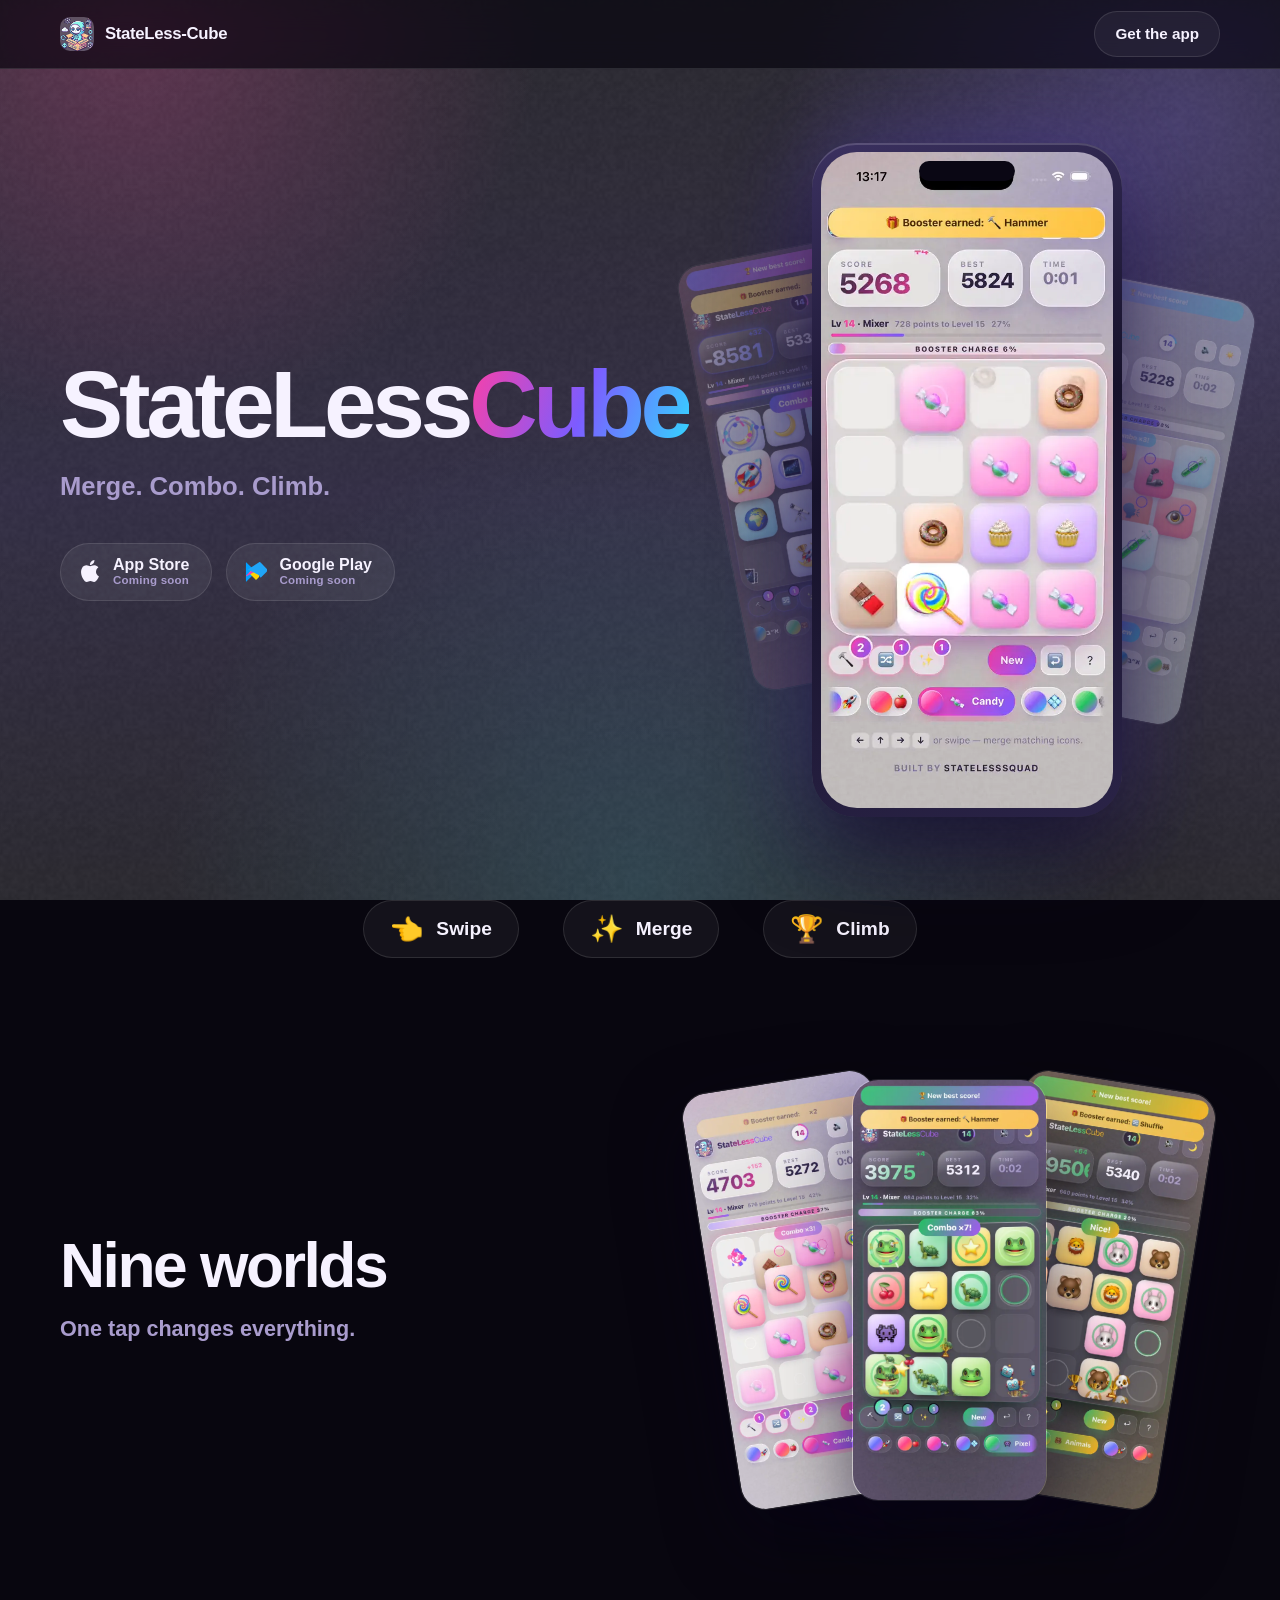
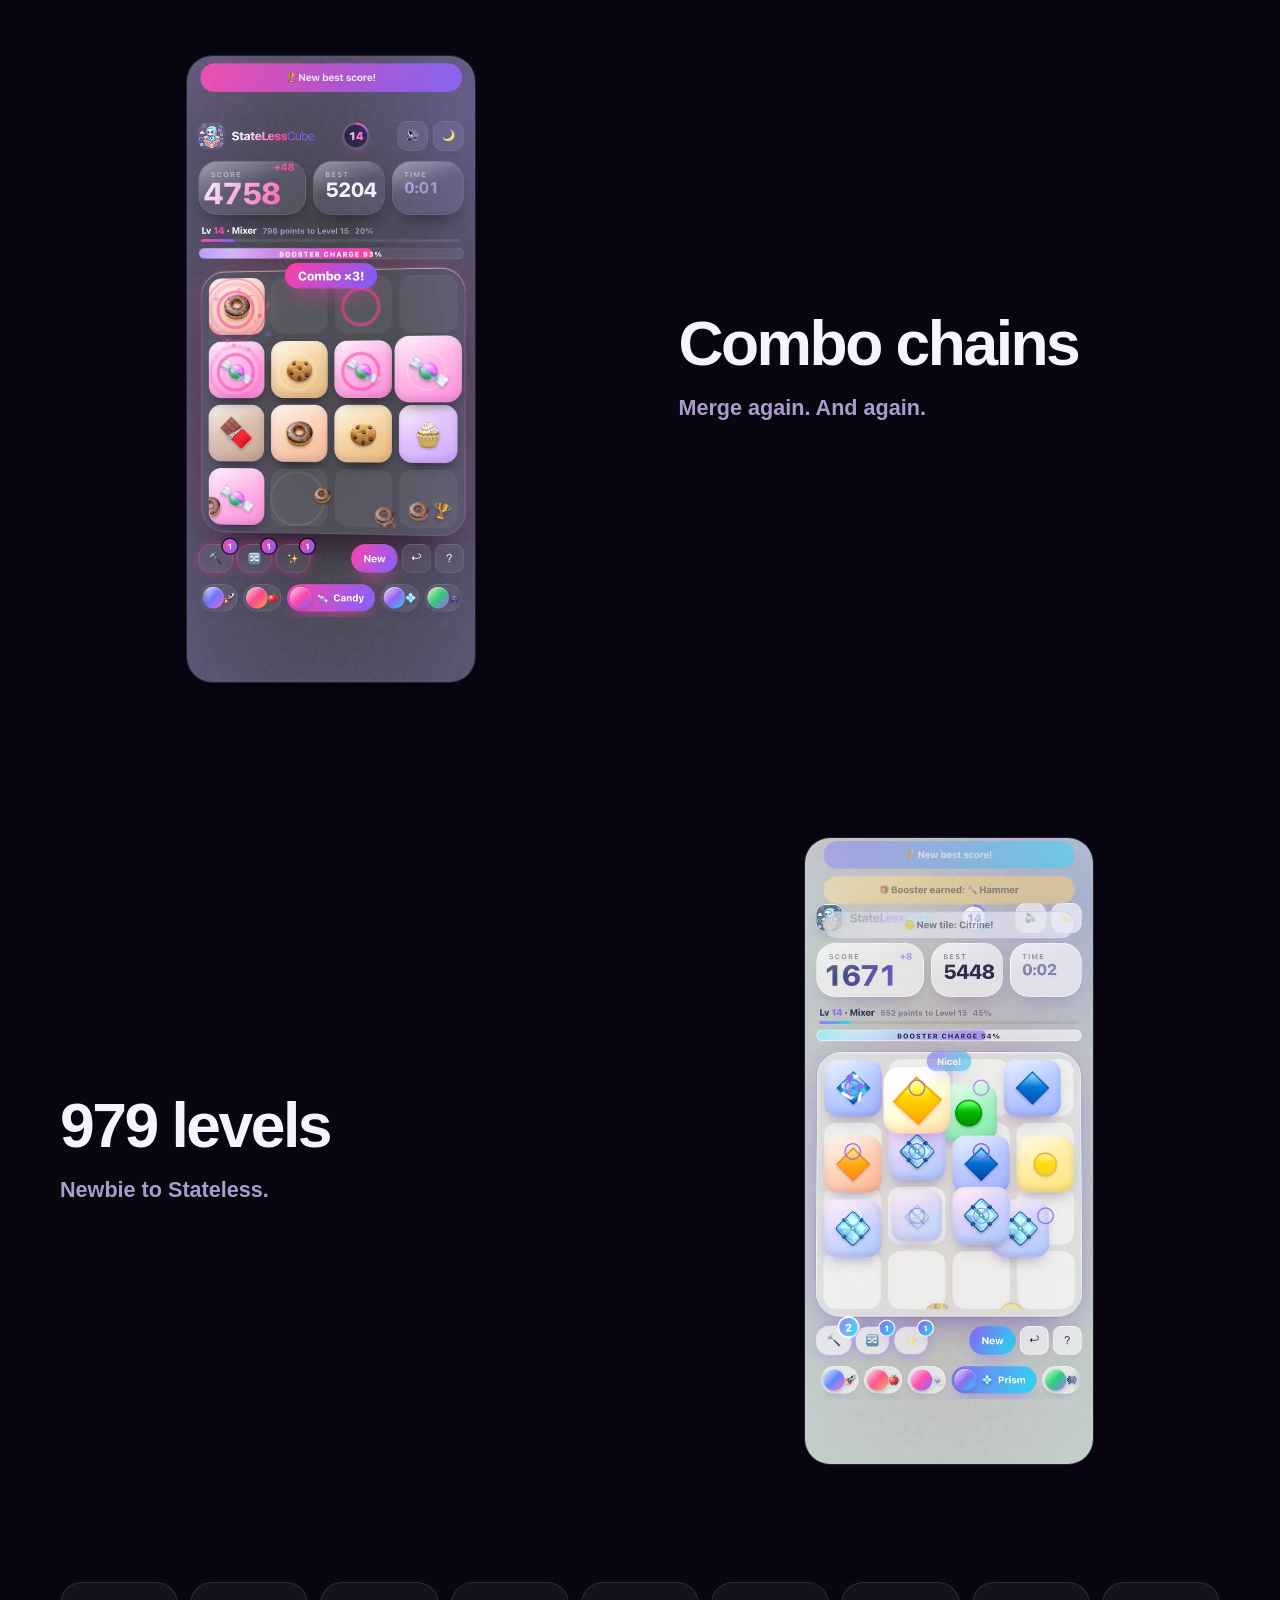
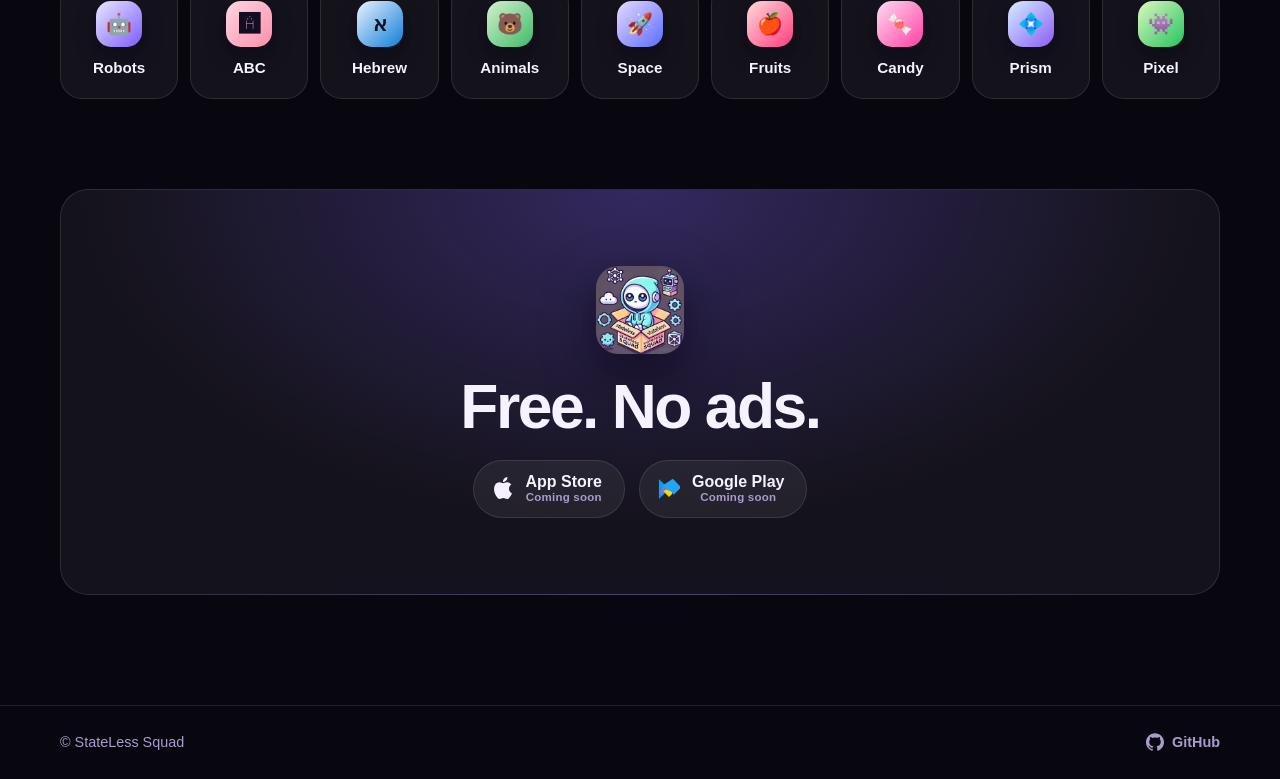
==== commit 779a1353: "feat: a landing page that lets the art do the talking The page now follows the reference's disciplin" ====
--- a/index.html
+++ b/index.html
@@ -4,12 +4,12 @@
   <meta charset="UTF-8">
   <meta name="viewport" content="width=device-width, initial-scale=1.0, viewport-fit=cover">
   <meta name="color-scheme" content="dark">
-  <title>StateLess-Cube — a high pace merge tile game by StateLess Squad</title>
-  <meta name="description" content="Merge matching icons, chain combos and climb a 1000-level ladder. Nine themes, boosters, sound and haptics. Free, no ads, no tracking.">
+  <title>StateLess-Cube — a merge tile game by StateLess Squad</title>
+  <meta name="description" content="Merge, chain combos, climb 1000 levels. Nine worlds. No ads, no accounts.">
 
   <meta property="og:type" content="website">
-  <meta property="og:title" content="StateLess-Cube — build the StateLess-Cube">
-  <meta property="og:description" content="A high pace merge tile game: nine themes, combos, boosters and 1000 levels. Developed by StateLess Squad.">
+  <meta property="og:title" content="StateLess-Cube">
+  <meta property="og:description" content="Merge. Combo. Climb. Nine worlds, 1000 levels, no ads.">
   <meta property="og:image" content="assets/og.png">
   <meta name="twitter:card" content="summary_large_image">
 
@@ -21,6 +21,7 @@
   <link rel="manifest" href="manifest.webmanifest">
   <link rel="icon" href="assets/favicon.png">
   <link rel="apple-touch-icon" href="assets/icon.png">
+  <link rel="preload" as="image" href="assets/shots/poster.webp">
   <link rel="stylesheet" href="assets/style.css">
 </head>
 <body>
@@ -37,183 +38,137 @@
   <header class="nav">
     <div class="wrap">
       <a class="logo" href="#top">
-        <img src="assets/icon.png" alt="" width="32" height="32">
+        <img src="assets/icon.png" alt="" width="34" height="34">
         StateLess-Cube
       </a>
-      <nav class="nav-links">
-        <a href="#reasons">Why</a>
-        <a href="#themes">Themes</a>
-        <a href="#play">How to play</a>
-        <a href="#download">Get the app</a>
-      </nav>
-      <a class="btn btn-mark" href="https://github.com/StatelessSquad/StateLessCube-Public">
-        <svg class="mark" aria-hidden="true"><use href="#mark-github"/></svg>
-        GitHub
-      </a>
+      <a class="btn btn-ghost" href="#get">Get the app</a>
     </div>
   </header>
 
   <main id="top">
     <!-- ================================================================ -->
-    <!-- Hero: the name, the promise, the stores — and the game itself.    -->
+    <!-- Hero: the name, one line, the stores — and the game itself.       -->
     <section class="hero">
       <div class="wrap">
         <div class="hero-copy">
-          <span class="eyebrow">🍬 A high pace merge tile game</span>
           <h1>StateLess<span class="grad">Cube</span></h1>
-          <p class="lede">
-            Merge matching icons, chain the combos and climb a 1000-level
-            ladder. Nine themes, boosters, sound and haptics — free, with no
-            ads and no accounts.
-          </p>
-          <div class="cta-row">
-            <a class="btn btn-primary btn-lg" href="#demo">▶ Watch it play</a>
-            <span class="store-row store-row-inline">
-              <span class="store">
-                <svg class="mark mark-apple" aria-hidden="true"><use href="#mark-apple"/></svg>
-                <span>App Store<small>iOS · coming soon</small></span>
-              </span>
-              <span class="store">
-                <svg class="mark" aria-hidden="true"><use href="#mark-play"/></svg>
-                <span>Google Play<small>Android · coming soon</small></span>
-              </span>
+          <p class="lede">Merge. Combo. Climb.</p>
+          <div class="stores">
+            <span class="store">
+              <svg class="mark mark-apple" aria-hidden="true"><use href="#mark-apple"/></svg>
+              <span>App Store<small>Coming soon</small></span>
+            </span>
+            <span class="store">
+              <svg class="mark" aria-hidden="true"><use href="#mark-play"/></svg>
+              <span>Google Play<small>Coming soon</small></span>
             </span>
           </div>
-          <ul class="chips">
-            <li>🕹 No ads</li>
-            <li>🔒 No tracking</li>
-            <li>📴 Plays offline</li>
-          </ul>
         </div>
 
-        <div class="hero-media" id="demo">
+        <div class="hero-media">
+          <img class="peek peek-l" src="assets/shots/space.webp" alt="" width="560" height="1218" loading="lazy">
+          <img class="peek peek-r" src="assets/shots/robots.webp" alt="" width="560" height="1218" loading="lazy">
           <div class="phone">
             <span class="notch" aria-hidden="true"></span>
             <video
               poster="assets/shots/poster.webp"
               autoplay muted loop playsinline preload="none"
-              aria-label="StateLess-Cube gameplay demo">
+              aria-label="StateLess-Cube gameplay">
               <source src="assets/demo-mobile.mp4" media="(max-width: 640px)" type="video/mp4">
               <source src="assets/demo.mp4" type="video/mp4">
             </video>
             <button type="button" class="video-play" id="video-play" hidden aria-label="Play the demo">
-              <span aria-hidden="true">▶</span> Play the demo
+              <span aria-hidden="true">&#9654;</span> Play
             </button>
           </div>
         </div>
       </div>
     </section>
 
-    <!-- ================================================================ -->
-    <!-- Three reasons — the same discipline as the reference: three only. -->
-    <section id="reasons">
+    <!-- The rules, in three words. -->
+    <section class="rules">
       <div class="wrap">
-        <div class="cards">
-          <article class="card reveal">
-            <span class="card-num">9</span>
-            <h3>Nine worlds</h3>
-            <p>Robots &amp; AI, ABC, Hebrew, Animals, Space, Fruits, Candy, Prism
-               and Pixel. Each with its own palette, its own icons and its own
-               mood.</p>
-          </article>
-          <article class="card reveal">
-            <span class="card-num">∞</span>
-            <h3>Chain the merges</h3>
-            <p>Merge on consecutive moves and the streak builds: the sound
-               climbs the scale, sparks fly and the board celebrates you.</p>
-          </article>
-          <article class="card reveal">
-            <span class="card-num">1000</span>
-            <h3>Climb the ladder</h3>
-            <p>Levels from Newbie to Stateless, with ranks, a progress ring
-               and a booster every time the meter fills.</p>
-          </article>
-        </div>
+        <div class="rule reveal"><span aria-hidden="true">&#128072;</span> Swipe</div>
+        <div class="rule reveal"><span aria-hidden="true">&#10024;</span> Merge</div>
+        <div class="rule reveal"><span aria-hidden="true">&#127942;</span> Climb</div>
       </div>
     </section>
 
     <!-- ================================================================ -->
-    <!-- The themes — our version of the key art. -->
-    <section id="themes">
+    <!-- Three blocks: a short title, a line, and the art doing the work.  -->
+    <section class="feature">
       <div class="wrap">
-        <div class="head reveal">
-          <h2>Pick your poison</h2>
-          <p>Nine themes, each with its own colour ramp and its own set of
-             icons. Change the mood of the whole game in one tap.</p>
+        <div class="feature-copy reveal">
+          <h2>Nine worlds</h2>
+          <p>One tap changes everything.</p>
         </div>
-        <div class="theme-grid">
-          <div class="theme reveal"><span class="dot" style="background:linear-gradient(135deg,#e9e6ff,#7c5cff)">🤖</span><b>Robots &amp; AI</b><span>🤖 🧪 🧠</span></div>
-          <div class="theme reveal"><span class="dot" style="background:linear-gradient(135deg,#ffd6e2,#ff8fab)">🅰️</span><b>ABC</b><span>A B C D</span></div>
-          <div class="theme reveal"><span class="dot" style="background:linear-gradient(135deg,#eaf2ff,#0d7fd6)">א״ב</span><b>Hebrew</b><span>א ב ג</span></div>
-          <div class="theme reveal"><span class="dot" style="background:linear-gradient(135deg,#d4f2cd,#3fb96b)">🐻</span><b>Animals</b><span>🐻 🐰 🐱</span></div>
-          <div class="theme reveal"><span class="dot" style="background:linear-gradient(135deg,#e6daff,#5b6cff)">🚀</span><b>Space</b><span>🌙 🌍 ☄️</span></div>
-          <div class="theme reveal"><span class="dot" style="background:linear-gradient(135deg,#ffdada,#ff3d7f)">🍎</span><b>Fruits</b><span>🍎 🍐 🍊</span></div>
-          <div class="theme reveal"><span class="dot" style="background:linear-gradient(135deg,#ffdcf4,#ff3fa4)">🍬</span><b>Candy</b><span>🍬 🍭 🍫</span></div>
-          <div class="theme reveal"><span class="dot" style="background:linear-gradient(135deg,#d4efff,#8b5cf6)">💠</span><b>Prism</b><span>💠 🔷 🔶</span></div>
-          <div class="theme reveal"><span class="dot" style="background:linear-gradient(135deg,#dff7bd,#22c55e)">👾</span><b>Pixel</b><span>🐸 🐢 👾</span></div>
-        </div>
-      </div>
-    </section>
-
-    <!-- ================================================================ -->
-    <!-- How it plays + the real screens. -->
-    <section id="play">
-      <div class="wrap">
-        <div class="head reveal">
-          <h2>How it plays</h2>
-          <p>You already know the rules. That is the point.</p>
-        </div>
-        <div class="play-grid">
-          <ol class="steps">
-            <li class="step reveal">
-              <h3>Swipe to move</h3>
-              <p>Drag the board in any direction. Matching icons merge and a new
-                 one drops in.</p>
-            </li>
-            <li class="step reveal">
-              <h3>Chain the merges</h3>
-              <p>Merge again straight away to build a combo — the streak is
-                 worth chasing.</p>
-            </li>
-            <li class="step reveal">
-              <h3>Climb to the Cube</h3>
-              <p>Every point moves you up the ladder. Reach the StateLess-Cube
-                 and keep going.</p>
-            </li>
-          </ol>
-          <div class="gallery">
-            <figure class="shot reveal"><img src="assets/shots/candy.webp" alt="StateLess-Cube in the Candy theme" loading="lazy" width="560" height="1218"><figcaption>Candy</figcaption></figure>
-            <figure class="shot reveal"><img src="assets/shots/space.webp" alt="StateLess-Cube in the Space theme" loading="lazy" width="560" height="1218"><figcaption>Space</figcaption></figure>
-            <figure class="shot reveal"><img src="assets/shots/robots.webp" alt="StateLess-Cube in the Robots and AI theme" loading="lazy" width="560" height="1218"><figcaption>Robots &amp; AI</figcaption></figure>
+        <div class="feature-art reveal">
+          <div class="fan">
+            <img src="assets/shots/candy.webp" alt="The Candy world" loading="lazy" width="560" height="1218">
+            <img src="assets/shots/pixel.webp" alt="The Pixel world" loading="lazy" width="560" height="1218">
+            <img src="assets/shots/animals.webp" alt="The Animals world" loading="lazy" width="560" height="1218">
           </div>
         </div>
       </div>
     </section>
 
+    <section class="feature feature-flip">
+      <div class="wrap">
+        <div class="feature-copy reveal">
+          <h2>Combo chains</h2>
+          <p>Merge again. And again.</p>
+        </div>
+        <div class="feature-art reveal">
+          <div class="single">
+            <img src="assets/shots/action.webp" alt="A combo chain in play" loading="lazy" width="560" height="1218">
+          </div>
+        </div>
+      </div>
+    </section>
+
+    <section class="feature">
+      <div class="wrap">
+        <div class="feature-copy reveal">
+          <h2><span data-count="1000">1000</span> levels</h2>
+          <p>Newbie to Stateless.</p>
+        </div>
+        <div class="feature-art reveal">
+          <div class="single">
+            <img src="assets/shots/prism.webp" alt="The level ladder" loading="lazy" width="560" height="1218">
+          </div>
+        </div>
+      </div>
+    </section>
+
+    <!-- The worlds, as a shelf. -->
+    <section class="worlds">
+      <div class="wrap">
+        <div class="world reveal"><span class="dot" style="background:linear-gradient(135deg,#e9e6ff,#7c5cff)">&#129302;</span>Robots</div>
+        <div class="world reveal"><span class="dot" style="background:linear-gradient(135deg,#ffd6e2,#ff8fab)">&#127344;</span>ABC</div>
+        <div class="world reveal"><span class="dot" style="background:linear-gradient(135deg,#eaf2ff,#0d7fd6)">&#1488;</span>Hebrew</div>
+        <div class="world reveal"><span class="dot" style="background:linear-gradient(135deg,#d4f2cd,#3fb96b)">&#128059;</span>Animals</div>
+        <div class="world reveal"><span class="dot" style="background:linear-gradient(135deg,#e6daff,#5b6cff)">&#128640;</span>Space</div>
+        <div class="world reveal"><span class="dot" style="background:linear-gradient(135deg,#ffdada,#ff3d7f)">&#127822;</span>Fruits</div>
+        <div class="world reveal"><span class="dot" style="background:linear-gradient(135deg,#ffdcf4,#ff3fa4)">&#127852;</span>Candy</div>
+        <div class="world reveal"><span class="dot" style="background:linear-gradient(135deg,#d4efff,#8b5cf6)">&#128160;</span>Prism</div>
+        <div class="world reveal"><span class="dot" style="background:linear-gradient(135deg,#dff7bd,#22c55e)">&#128126;</span>Pixel</div>
+      </div>
+    </section>
+
     <!-- ================================================================ -->
-    <!-- Download -->
-    <section id="download">
-      <div class="wrap">
-        <div class="download reveal">
-          <h2>Get StateLess-Cube</h2>
-          <p>Free, with no ads and no accounts. The same build on both
-             platforms.</p>
-          <div class="store-row">
-            <span class="store">
-              <svg class="mark mark-apple" aria-hidden="true"><use href="#mark-apple"/></svg>
-              <span>App Store<small>iOS · coming soon</small></span>
-            </span>
-            <span class="store">
-              <svg class="mark" aria-hidden="true"><use href="#mark-play"/></svg>
-              <span>Google Play<small>Android · coming soon</small></span>
-            </span>
-            <a class="store" href="https://github.com/StatelessSquad/StateLessCube-Public">
-              <svg class="mark" aria-hidden="true"><use href="#mark-github"/></svg>
-              <span>Source<small>on GitHub</small></span>
-            </a>
-          </div>
-          <p class="soon">Built by StateLess Squad — a small team of people who
-             like tidy grids and loud colours.</p>
+    <section id="get" class="get">
+      <div class="wrap reveal">
+        <img src="assets/icon.png" alt="" width="88" height="88">
+        <h2>Free. No ads.</h2>
+        <div class="stores">
+          <span class="store">
+            <svg class="mark mark-apple" aria-hidden="true"><use href="#mark-apple"/></svg>
+            <span>App Store<small>Coming soon</small></span>
+          </span>
+          <span class="store">
+            <svg class="mark" aria-hidden="true"><use href="#mark-play"/></svg>
+            <span>Google Play<small>Coming soon</small></span>
+          </span>
         </div>
       </div>
     </section>
@@ -221,11 +176,11 @@
 
   <footer>
     <div class="wrap">
-      <span>© StateLess Squad — StateLess-Cube</span>
-      <span>
-        <a href="https://github.com/StatelessSquad">GitHub</a> ·
-        <a href="https://github.com/StatelessSquad/StateLessCube-Public">Source of this page</a>
-      </span>
+      <span>&copy; StateLess Squad</span>
+      <a href="https://github.com/StatelessSquad/StateLessCube-Public">
+        <svg class="mark" aria-hidden="true"><use href="#mark-github"/></svg>
+        GitHub
+      </a>
     </div>
   </footer>
 
--- a/assets/style.css
+++ b/assets/style.css
@@ -1,54 +1,50 @@
 /* StateLess-Cube — product page.
  *
- * One stylesheet, no build step. The same lessons from the game apply here:
- * no blur filters on many elements, no animated box-shadows on big surfaces,
- * and motion on the compositor only (transform / opacity).
+ * One stylesheet, no build step. Same lessons as the game apply here:
+ * no blur filters on big surfaces, no animated shadows, and motion on the
+ * compositor only (transform / opacity).
  */
 
 :root {
   --bg: #08060f;
   --bg-2: #150e2e;
   --surface: rgba(255, 255, 255, 0.05);
-  --surface-2: rgba(255, 255, 255, 0.09);
   --border: rgba(255, 255, 255, 0.11);
   --text: #f6f2ff;
   --muted: #a99ccd;
+
   --pink: #ff3fa4;
   --violet: #7c5cff;
   --cyan: #31d8ff;
-  --mint: #4ee6b0;
-  --gold: #ffc94d;
-
-  --grad: linear-gradient(120deg, var(--pink), var(--violet) 55%, var(--cyan));
-  --radius: 26px;
-  --radius-sm: 18px;
+  --grad: linear-gradient(110deg, var(--pink), var(--violet) 52%, var(--cyan));
+
+  --radius: 28px;
   --radius-pill: 999px;
   --ease: cubic-bezier(0.2, 0.8, 0.2, 1);
-  --spring: cubic-bezier(0.34, 1.4, 0.64, 1);
-  --max: 1180px;
-}
-
-* {
-  box-sizing: border-box;
-  margin: 0;
-  padding: 0;
-}
-
-html {
-  scroll-behavior: smooth;
-}
+  --max: 1160px;
+  --pad: clamp(20px, 5vw, 40px);
+}
+
+* { box-sizing: border-box; margin: 0; padding: 0; }
+
+html { scroll-behavior: smooth; overflow-x: clip; }
 
 body {
-  font-family: -apple-system, BlinkMacSystemFont, "SF Pro Display", "Segoe UI",
-    Inter, Roboto, Arial, sans-serif;
+  font-family: ui-rounded, "SF Pro Rounded", -apple-system, BlinkMacSystemFont,
+               "Segoe UI", Inter, Roboto, Arial, sans-serif;
   background: var(--bg);
   color: var(--text);
+  line-height: 1.5;
   -webkit-font-smoothing: antialiased;
   overflow-x: hidden;
-  line-height: 1.6;
-}
-
-/* -- ambient backdrop (gradients only, no blur filters) ----------------- */
+}
+
+img, video, svg { display: block; max-width: 100%; }
+img { height: auto; }
+
+a { color: inherit; text-decoration: none; }
+
+/* -- ambient backdrop (gradients only, no blur filters) ------------------ */
 
 .aurora {
   position: fixed;
@@ -56,10 +52,10 @@
   z-index: -2;
   pointer-events: none;
   background:
-    radial-gradient(48vw 48vw at 12% 8%, rgba(255, 63, 164, 0.3), transparent 65%),
-    radial-gradient(44vw 44vw at 88% 12%, rgba(124, 92, 255, 0.32), transparent 65%),
-    radial-gradient(52vw 52vw at 62% 96%, rgba(49, 216, 255, 0.2), transparent 68%),
-    linear-gradient(180deg, var(--bg), var(--bg-2) 60%, var(--bg));
+    radial-gradient(52vw 52vw at 10% 2%, rgba(255, 63, 164, 0.30), transparent 62%),
+    radial-gradient(48vw 48vw at 92% 14%, rgba(124, 92, 255, 0.34), transparent 64%),
+    radial-gradient(56vw 56vw at 50% 98%, rgba(49, 216, 255, 0.18), transparent 66%),
+    linear-gradient(180deg, var(--bg), var(--bg-2) 55%, var(--bg));
 }
 
 .grain {
@@ -67,183 +63,116 @@
   inset: 0;
   z-index: -1;
   pointer-events: none;
-  opacity: 0.35;
+  opacity: 0.3;
   background-image: url("grain.png");
-  background-repeat: repeat;
-  background-size: 96px 96px;
-}
-
-/* -- layout ------------------------------------------------------------- */
+  background-size: 180px;
+}
 
 .wrap {
-  width: min(100% - 40px, var(--max));
+  width: min(100% - (var(--pad) * 2), var(--max));
   margin-inline: auto;
 }
 
-section {
-  padding: clamp(56px, 9vw, 120px) 0;
-}
-
-/* -- nav ---------------------------------------------------------------- */
+/* -- nav ----------------------------------------------------------------- */
 
 .nav {
   position: sticky;
   top: 0;
   z-index: 20;
-  backdrop-filter: blur(14px);
-  -webkit-backdrop-filter: blur(14px);
-  background: rgba(8, 6, 15, 0.72);
+  background: rgba(8, 6, 15, 0.7);
+  backdrop-filter: saturate(150%) blur(14px);
+  -webkit-backdrop-filter: saturate(150%) blur(14px);
   border-bottom: 1px solid var(--border);
 }
 
 .nav .wrap {
   display: flex;
   align-items: center;
-  gap: 20px;
-  height: 66px;
+  justify-content: space-between;
+  gap: 16px;
+  height: 68px;
 }
 
 .logo {
   display: inline-flex;
   align-items: center;
-  gap: 10px;
+  gap: 11px;
   font-weight: 800;
+  font-size: 1.05rem;
   letter-spacing: -0.02em;
-  text-decoration: none;
-  color: var(--text);
-  font-size: 1.02rem;
-}
-
-.logo img {
-  width: 32px;
-  height: 32px;
-  border-radius: 10px;
-  box-shadow: 0 4px 14px -4px rgba(255, 63, 164, 0.8);
-}
-
-.nav-links {
-  display: flex;
-  gap: 22px;
-  margin-left: auto;
-  font-size: 0.92rem;
-  font-weight: 600;
-}
-
-.nav-links a {
-  color: var(--muted);
-  text-decoration: none;
-  transition: color 160ms var(--ease);
-}
-
-.nav-links a:hover {
-  color: var(--text);
-}
-
-@media (max-width: 720px) {
-  .nav-links {
-    display: none;
-  }
-}
-
-/* -- brand marks --------------------------------------------------------- */
-
-.mark {
-  width: 1.15em;
-  height: 1.15em;
-  flex: 0 0 auto;
-  display: block;
-}
-
-.mark-apple {
-  width: 1.35em;
-  height: 1.35em;
-}
-
-/* -- buttons ------------------------------------------------------------ */
+}
+
+.logo img { border-radius: 10px; }
 
 .btn {
   display: inline-flex;
   align-items: center;
-  gap: 8px;
-  padding: 12px 22px;
+  gap: 9px;
+  padding: 11px 20px;
   border-radius: var(--radius-pill);
+  font-weight: 700;
+  font-size: 0.95rem;
   border: 1px solid var(--border);
   background: var(--surface);
   color: var(--text);
-  font: inherit;
+  transition: transform 0.2s var(--ease), background 0.2s var(--ease);
+}
+
+.btn:hover { transform: translateY(-2px); background: rgba(255, 255, 255, 0.1); }
+
+/* -- store buttons ------------------------------------------------------- */
+
+.stores {
+  display: flex;
+  flex-wrap: wrap;
+  gap: 14px;
+}
+
+.store {
+  display: inline-flex;
+  align-items: center;
+  gap: 12px;
+  padding: 12px 22px 12px 18px;
+  border-radius: var(--radius-pill);
+  border: 1px solid var(--border);
+  background: rgba(255, 255, 255, 0.06);
   font-weight: 700;
-  font-size: 0.95rem;
-  text-decoration: none;
-  cursor: pointer;
-  transition: transform 200ms var(--spring), filter 200ms var(--ease), background 200ms var(--ease);
-}
-
-.btn:hover {
-  transform: translateY(-2px);
-  filter: brightness(1.1);
-}
-
-.btn:active {
-  transform: scale(0.97);
-}
-
-.btn-primary {
-  background: var(--grad);
-  border-color: transparent;
-  color: #fff;
-  box-shadow: 0 16px 34px -16px rgba(255, 63, 164, 0.85);
-}
-
-.btn-lg {
-  padding: 16px 30px;
-  font-size: 1.05rem;
-}
-
-.btn-mark {
-  gap: 9px;
-  padding-left: 15px;
-}
-
-/* -- hero --------------------------------------------------------------- */
-
-.hero {
-  padding: clamp(48px, 7vw, 96px) 0 clamp(40px, 6vw, 80px);
-}
+  line-height: 1.15;
+  transition: transform 0.2s var(--ease), background 0.2s var(--ease);
+}
+
+.store:hover { transform: translateY(-2px); background: rgba(255, 255, 255, 0.11); }
+
+.store small {
+  display: block;
+  font-weight: 600;
+  font-size: 0.72rem;
+  letter-spacing: 0.02em;
+  color: var(--muted);
+}
+
+.mark { width: 22px; height: 22px; flex: none; }
+.mark-apple { margin-top: -2px; }
+
+/* -- hero ---------------------------------------------------------------- */
+
+/* clip, not hidden: the decorative art may bleed, but never scroll */
+.hero { padding: clamp(36px, 6vw, 74px) 0 clamp(20px, 3vw, 40px); overflow-x: clip; }
 
 .hero .wrap {
   display: grid;
-  grid-template-columns: 1.05fr 0.95fr;
-  gap: clamp(28px, 5vw, 64px);
-  align-items: center;
-}
-
-@media (max-width: 900px) {
-  .hero .wrap {
-    grid-template-columns: 1fr;
-  }
-}
-
-.eyebrow {
-  display: inline-flex;
-  align-items: center;
-  gap: 8px;
-  padding: 7px 15px;
-  border-radius: var(--radius-pill);
-  background: var(--surface-2);
-  border: 1px solid var(--border);
-  font-size: 0.8rem;
-  font-weight: 700;
-  letter-spacing: 0.02em;
-  color: var(--muted);
-  margin-bottom: 22px;
-}
+  grid-template-columns: 1fr minmax(280px, 0.86fr);
+  align-items: center;
+  gap: clamp(28px, 5vw, 70px);
+}
+
+.hero-copy { min-width: 0; }
 
 h1 {
-  font-size: clamp(3rem, 9vw, 5.6rem);
-  line-height: 1.02;
+  font-size: clamp(2.6rem, 7.4vw, 6rem);
+  font-weight: 800;
+  line-height: 0.94;
   letter-spacing: -0.045em;
-  font-weight: 800;
-  margin-bottom: 20px;
 }
 
 .grad {
@@ -254,48 +183,15 @@
 }
 
 .lede {
-  font-size: clamp(1.02rem, 2.2vw, 1.22rem);
-  color: var(--muted);
-  max-width: 54ch;
-  margin-bottom: 30px;
-}
-
-.cta-row {
-  display: flex;
-  flex-wrap: wrap;
-  align-items: center;
-  gap: 12px;
-  margin-bottom: 26px;
-}
-
-.store-row-inline {
-  gap: 8px;
-  flex-wrap: wrap;
-}
-
-.store-row-inline .store {
-  padding: 9px 16px 9px 12px;
-  font-size: 0.86rem;
-}
-
-.chips {
-  display: flex;
-  flex-wrap: wrap;
-  gap: 8px;
-  list-style: none;
-}
-
-.chips li {
-  padding: 6px 13px;
-  border-radius: var(--radius-pill);
-  background: var(--surface);
-  border: 1px solid var(--border);
-  font-size: 0.8rem;
+  margin-top: 18px;
+  font-size: clamp(1.15rem, 2.2vw, 1.6rem);
   font-weight: 600;
   color: var(--muted);
 }
 
-/* -- phone with the demo ------------------------------------------------ */
+.hero .stores { margin-top: clamp(26px, 4vw, 38px); }
+
+/* the phone, with two worlds peeking out behind it */
 
 .hero-media {
   position: relative;
@@ -305,784 +201,295 @@
 
 .phone {
   position: relative;
-  width: min(300px, 78vw);
-  border-radius: 46px;
-  padding: 11px;
-  background: linear-gradient(160deg, #2a2140, #15102a);
-  border: 1px solid var(--border);
+  width: clamp(230px, 27vw, 310px);
+  aspect-ratio: 560 / 1218;
+  border-radius: 44px;
+  padding: 9px;
+  background: linear-gradient(160deg, #3b3160, #16122a 45%, #2a2347);
   box-shadow:
-    0 50px 90px -40px rgba(124, 92, 255, 0.75),
-    0 0 0 1px rgba(255, 255, 255, 0.06) inset;
-  transform: perspective(1200px) rotateY(-9deg) rotateX(2deg);
-  transition: transform 700ms var(--spring);
-}
-
-.phone:hover {
-  transform: perspective(1200px) rotateY(-2deg) rotateX(0deg) translateY(-6px);
+    0 2px 0 rgba(255, 255, 255, 0.16) inset,
+    0 40px 90px rgba(8, 4, 24, 0.7),
+    0 0 90px rgba(124, 92, 255, 0.35);
+  animation: float 7s ease-in-out infinite;
 }
 
 .phone video {
-  display: block;
   width: 100%;
+  height: 100%;
+  object-fit: cover;
   border-radius: 36px;
-  background: #0b0916;
-}
-
-.phone .notch {
+  background: #ece8f5;
+}
+
+.notch {
   position: absolute;
+  top: 18px;
   left: 50%;
-  top: 16px;
   transform: translateX(-50%);
-  width: 96px;
-  height: 24px;
-  border-radius: 999px;
-  background: #000;
+  width: 31%;
+  height: 20px;
+  border-radius: var(--radius-pill);
+  background: #0a0714;
   z-index: 2;
-  pointer-events: none;
 }
 
 .video-play {
   position: absolute;
   left: 50%;
-  top: 50%;
-  transform: translate(-50%, -50%);
-  z-index: 3;
+  bottom: 22px;
+  transform: translateX(-50%);
   display: inline-flex;
   align-items: center;
-  gap: 9px;
-  padding: 12px 22px;
+  gap: 8px;
+  padding: 10px 18px;
+  border: 0;
   border-radius: var(--radius-pill);
-  border: 1px solid var(--border);
-  background: rgba(12, 9, 24, 0.82);
-  -webkit-backdrop-filter: blur(14px);
-  backdrop-filter: blur(14px);
-  color: var(--text);
+  background: var(--grad);
+  color: #fff;
   font: inherit;
   font-weight: 700;
-  font-size: 0.92rem;
   cursor: pointer;
-  box-shadow: 0 16px 34px -16px rgba(0, 0, 0, 0.9);
-}
-
-.video-play[hidden] {
-  display: none;
-}
-
-.video-play:active {
-  transform: translate(-50%, -50%) scale(0.95);
-}
-
-.float {
+}
+
+/* a class selector would otherwise beat the browser's [hidden] rule */
+.video-play[hidden] { display: none; }
+
+.peek {
   position: absolute;
-  display: flex;
-  align-items: center;
-  gap: 9px;
-  padding: 11px 16px;
-  border-radius: var(--radius-sm);
-  background: rgba(20, 15, 38, 0.86);
-  backdrop-filter: blur(12px);
-  -webkit-backdrop-filter: blur(12px);
-  border: 1px solid var(--border);
-  font-size: 0.84rem;
+  top: 50%;
+  width: clamp(130px, 17vw, 200px);
+  border-radius: 24px;
+  border: 1px solid var(--border);
+  opacity: 0.5;
+  pointer-events: none;
+}
+
+.peek-l { left: 0;  transform: translateY(-54%) rotate(-11deg); }
+.peek-r { right: 0; transform: translateY(-46%) rotate(11deg); }
+
+@keyframes float {
+  50% { transform: translateY(-14px); }
+}
+
+/* -- the rules, in three words ------------------------------------------- */
+
+.rules { padding: clamp(24px, 4vw, 44px) 0; }
+
+.rules .wrap {
+  display: flex;
+  flex-wrap: wrap;
+  justify-content: center;
+  gap: clamp(14px, 4vw, 44px);
+}
+
+.rule {
+  display: inline-flex;
+  align-items: center;
+  gap: 12px;
+  padding: 14px 26px;
+  border-radius: var(--radius-pill);
+  border: 1px solid var(--border);
+  background: var(--surface);
+  font-size: clamp(1rem, 2vw, 1.2rem);
   font-weight: 700;
-  box-shadow: 0 20px 40px -20px rgba(0, 0, 0, 0.9);
-  animation: floaty 5s ease-in-out infinite;
-}
-
-.float b {
-  font-size: 1.05rem;
-}
-
-.float-1 {
-  top: 8%;
-  left: -6%;
-  animation-delay: -1s;
-}
-
-.float-2 {
-  bottom: 16%;
-  right: -6%;
-  animation-delay: -2.5s;
-}
-
-@keyframes floaty {
-  0%, 100% { transform: translateY(0); }
-  50% { transform: translateY(-12px); }
-}
-
-@media (max-width: 900px) {
-  .float {
-    display: none;
-  }
-}
-
-/* -- marquee ------------------------------------------------------------ */
-
-.marquee {
-  padding: 18px 0;
-  border-block: 1px solid var(--border);
-  overflow: hidden;
-  background: rgba(255, 255, 255, 0.02);
-}
-
-.marquee-track {
-  display: flex;
-  gap: 42px;
-  width: max-content;
-  animation: slide 32s linear infinite;
-  font-size: 1.05rem;
-  font-weight: 700;
+}
+
+.rule span { font-size: 1.4em; line-height: 1; }
+
+/* -- feature blocks ------------------------------------------------------ */
+
+.feature { padding: clamp(44px, 6vw, 84px) 0; }
+
+.feature .wrap {
+  display: grid;
+  grid-template-columns: 1fr 1fr;
+  align-items: center;
+  gap: clamp(30px, 6vw, 80px);
+}
+
+.feature-flip .feature-copy { order: 2; }
+
+h2 {
+  font-size: clamp(2rem, 5.4vw, 3.9rem);
+  font-weight: 800;
+  line-height: 1;
+  letter-spacing: -0.04em;
+}
+
+.feature-copy p {
+  margin-top: 16px;
+  font-size: clamp(1.05rem, 2vw, 1.35rem);
+  font-weight: 600;
   color: var(--muted);
-  white-space: nowrap;
-}
-
-.marquee-track span {
-  display: inline-flex;
-  align-items: center;
-  gap: 10px;
-}
-
-.marquee-track em {
-  font-style: normal;
-  background: var(--grad);
-  -webkit-background-clip: text;
-  background-clip: text;
-  color: transparent;
-}
-
-@keyframes slide {
-  to { transform: translateX(-50%); }
-}
-
-/* -- stats -------------------------------------------------------------- */
-
-.stats {
-  display: grid;
-  grid-template-columns: repeat(4, 1fr);
-  gap: 14px;
-  padding: clamp(40px, 6vw, 70px) 0;
-}
-
-@media (max-width: 760px) {
-  .stats {
-    grid-template-columns: repeat(2, 1fr);
-  }
-}
-
-.stat {
-  padding: 26px 22px;
-  border-radius: var(--radius);
-  background: var(--surface);
-  border: 1px solid var(--border);
-  text-align: center;
-}
-
-.stat b {
-  display: block;
-  font-size: clamp(2.1rem, 5vw, 3rem);
-  font-weight: 800;
-  letter-spacing: -0.04em;
-  background: var(--grad);
-  -webkit-background-clip: text;
-  background-clip: text;
-  color: transparent;
-  font-variant-numeric: tabular-nums;
-}
-
-.stat span {
-  font-size: 0.84rem;
-  color: var(--muted);
-  font-weight: 600;
-}
-
-/* -- headings ----------------------------------------------------------- */
-
-.head {
-  max-width: 620px;
-  margin-bottom: clamp(28px, 4vw, 48px);
-}
-
-.head h2 {
-  font-size: clamp(1.9rem, 4.4vw, 2.9rem);
-  letter-spacing: -0.035em;
-  line-height: 1.08;
-  margin-bottom: 12px;
-  font-weight: 800;
-}
-
-.head p {
-  color: var(--muted);
-  font-size: 1.04rem;
-}
-
-/* -- three reasons ------------------------------------------------------- */
-
-.cards {
+}
+
+.feature-art { display: flex; justify-content: center; min-width: 0; }
+
+.single img,
+.fan img {
+  border-radius: 26px;
+  border: 1px solid var(--border);
+  box-shadow: 0 30px 70px rgba(8, 4, 24, 0.6);
+}
+
+.single img { width: clamp(210px, 25vw, 290px); }
+
+.fan {
+  position: relative;
+  display: flex;
+  justify-content: center;
+  align-items: center;
+  max-width: 100%;
+}
+
+/* the overlap is margin, not transform, so the row really is this narrow */
+.fan img { width: clamp(132px, 15.5vw, 195px); }
+
+.fan img:first-child  { transform: rotate(-9deg); margin-right: clamp(-54px, -4.2vw, -30px); z-index: 1; }
+.fan img:nth-child(2) { position: relative; z-index: 3; }
+.fan img:last-child   { transform: rotate(9deg);  margin-left: clamp(-54px, -4.2vw, -30px);  z-index: 2; }
+
+/* -- the worlds shelf ---------------------------------------------------- */
+
+.worlds { padding: clamp(20px, 4vw, 40px) 0 clamp(50px, 8vw, 90px); }
+
+.worlds .wrap {
   display: grid;
   grid-template-columns: repeat(3, 1fr);
-  gap: 14px;
-}
-
-@media (max-width: 820px) {
-  .cards {
-    grid-template-columns: 1fr;
-  }
-}
-
-.card-num {
-  display: inline-flex;
-  align-items: baseline;
-  justify-content: center;
-  min-width: 58px;
-  height: 58px;
-  padding: 0 12px;
-  border-radius: 18px;
-  background: var(--grad);
-  color: #fff;
-  font-size: 1.6rem;
-  font-weight: 800;
-  letter-spacing: -0.04em;
-  line-height: 1;
-  box-shadow: 0 14px 28px -14px rgba(255, 63, 164, 0.9);
-}
-
-.card h3 {
-  margin: 14px 0 6px;
-}
-
-/* -- bento features ----------------------------------------------------- */
-
-.bento {
-  display: grid;
-  grid-template-columns: repeat(6, 1fr);
-  gap: 14px;
-}
-
-.card {
-  grid-column: span 2;
-  padding: 26px;
-  border-radius: var(--radius);
+  gap: 12px;
+}
+
+.world {
+  display: flex;
+  flex-direction: column;
+  align-items: center;
+  gap: 10px;
+  padding: 18px 10px;
+  border-radius: 22px;
+  border: 1px solid var(--border);
   background: var(--surface);
-  border: 1px solid var(--border);
-  position: relative;
-  overflow: hidden;
-  transition: transform 320ms var(--spring), background 320ms var(--ease), border-color 320ms var(--ease);
-}
-
-.card:hover {
-  transform: translateY(-4px);
-  background: var(--surface-2);
-  border-color: rgba(255, 255, 255, 0.18);
-}
-
-.card::after {
-  content: "";
-  position: absolute;
-  inset: 0;
-  background: radial-gradient(320px 200px at var(--mx, 50%) var(--my, 0%), rgba(255, 255, 255, 0.07), transparent 70%);
-  opacity: 0;
-  transition: opacity 320ms var(--ease);
-  pointer-events: none;
-}
-
-.card:hover::after {
-  opacity: 1;
-}
-
-.card h3 {
-  font-size: 1.12rem;
-  letter-spacing: -0.02em;
-  margin: 12px 0 6px;
-  font-weight: 800;
-}
-
-.card p {
-  color: var(--muted);
-  font-size: 0.94rem;
-}
-
-.card .ico {
-  font-size: 1.7rem;
-  line-height: 1;
-}
-
-.card.wide {
-  grid-column: span 3;
-}
-
-.card.tall {
-  grid-column: span 3;
-  grid-row: span 2;
-}
-
-@media (max-width: 900px) {
-  .bento {
-    grid-template-columns: repeat(2, 1fr);
-  }
-  .card,
-  .card.wide,
-  .card.tall {
-    grid-column: span 1;
-    grid-row: auto;
-  }
-}
-
-/* -- themes ------------------------------------------------------------- */
-
-.theme-grid {
-  display: grid;
-  grid-template-columns: repeat(auto-fit, minmax(160px, 1fr));
-  gap: 14px;
-}
-
-.theme {
-  padding: 22px 18px;
-  border-radius: var(--radius);
-  border: 1px solid var(--border);
-  background: var(--surface);
-  text-align: center;
-  transition: transform 300ms var(--spring), background 300ms var(--ease);
-}
-
-.theme:hover {
-  transform: translateY(-4px) scale(1.02);
-  background: var(--surface-2);
-}
-
-.theme .dot {
-  width: 62px;
-  height: 62px;
-  border-radius: 24px;
-  margin: 0 auto 12px;
+  font-weight: 700;
+  font-size: 0.95rem;
+  transition: transform 0.2s var(--ease), background 0.2s var(--ease);
+}
+
+.world:hover { transform: translateY(-4px); background: rgba(255, 255, 255, 0.1); }
+
+.dot {
   display: grid;
   place-items: center;
-  font-size: 1.7rem;
-  box-shadow: 0 10px 22px -10px rgba(0, 0, 0, 0.8);
-}
-
-.theme b {
-  display: block;
-  font-size: 0.98rem;
-  letter-spacing: -0.01em;
-}
-
-.theme span {
-  font-size: 0.8rem;
-  color: var(--muted);
-}
-
-/* -- play: the steps and the screens ------------------------------------- */
-
-.play-grid {
-  display: grid;
-  grid-template-columns: 0.9fr 1.1fr;
-  gap: 26px;
-  align-items: start;
-}
-
-@media (max-width: 860px) {
-  .play-grid {
-    grid-template-columns: 1fr;
-  }
-}
-
-.steps {
-  counter-reset: step;
-  list-style: none;
-}
-
-.step {
-  counter-increment: step;
-  background: transparent;
-  border: 0;
-  border-left: 2px solid var(--border);
-  border-radius: 0;
-  padding: 0 0 0 20px;
-  margin-bottom: 26px;
-}
-
-.step:last-child {
-  margin-bottom: 0;
-}
-
-.step::before {
-  content: counter(step, decimal-leading-zero);
-  display: block;
-  font-size: 0.78rem;
-  font-weight: 800;
-  letter-spacing: 0.14em;
-  color: var(--pink);
-}
-
-.step h3 {
-  margin: 6px 0 4px;
-}
-
-/* -- gallery ------------------------------------------------------------ */
-
-.gallery {
-  display: grid;
-  grid-template-columns: repeat(3, 1fr);
-  gap: 16px;
-}
-
-@media (max-width: 900px) {
-  .gallery {
-    grid-template-columns: repeat(2, 1fr);
-  }
-}
-
-@media (max-width: 560px) {
-  .gallery {
-    grid-template-columns: 1fr;
-  }
-}
-
-.shot {
+  width: 46px;
+  height: 46px;
+  border-radius: 15px;
+  font-size: 1.3rem;
+  color: #130d24;
+  box-shadow: 0 8px 20px rgba(8, 4, 24, 0.45);
+}
+
+@media (min-width: 1000px) {
+  .worlds .wrap { grid-template-columns: repeat(9, 1fr); }
+}
+
+/* -- get it -------------------------------------------------------------- */
+
+.get { padding: 0 0 clamp(60px, 9vw, 110px); }
+
+.get .wrap {
+  display: flex;
+  flex-direction: column;
+  align-items: center;
+  gap: 22px;
+  padding: clamp(42px, 7vw, 76px) var(--pad);
   border-radius: var(--radius);
-  overflow: hidden;
-  border: 1px solid var(--border);
-  background: var(--surface);
-  transition: transform 340ms var(--spring), border-color 340ms var(--ease);
-}
-
-.shot:hover {
-  transform: translateY(-6px) scale(1.015);
-  border-color: rgba(255, 255, 255, 0.2);
-}
-
-.shot img {
-  display: block;
-  width: 100%;
-  height: auto;
-}
-
-.shot figcaption {
-  padding: 12px 16px;
-  font-size: 0.85rem;
-  font-weight: 700;
-  color: var(--muted);
-}
-
-/* -- steps -------------------------------------------------------------- */
-
-.steps {
-  display: grid;
-  grid-template-columns: repeat(auto-fit, minmax(250px, 1fr));
-  gap: 16px;
-  counter-reset: step;
-}
-
-.step {
-  padding: 28px;
-  border-radius: var(--radius);
-  background: var(--surface);
-  border: 1px solid var(--border);
-  counter-increment: step;
-}
-
-.step::before {
-  content: counter(step, decimal-leading-zero);
-  font-size: 0.82rem;
-  font-weight: 800;
-  letter-spacing: 0.1em;
-  color: var(--pink);
-}
-
-.step h3 {
-  margin: 10px 0 6px;
-  font-size: 1.08rem;
-  letter-spacing: -0.02em;
-}
-
-.step p {
-  color: var(--muted);
-  font-size: 0.94rem;
-}
-
-/* -- download ----------------------------------------------------------- */
-
-.download {
-  border-radius: 34px;
   border: 1px solid var(--border);
   background:
-    radial-gradient(60% 120% at 20% 0%, rgba(255, 63, 164, 0.22), transparent 60%),
-    radial-gradient(60% 120% at 85% 10%, rgba(124, 92, 255, 0.24), transparent 60%),
+    radial-gradient(70% 120% at 50% 0%, rgba(124, 92, 255, 0.3), transparent 70%),
     var(--surface);
-  padding: clamp(34px, 6vw, 68px);
   text-align: center;
 }
 
-.store-row {
-  display: flex;
-  flex-wrap: wrap;
-  gap: 14px;
-  justify-content: center;
-  margin-top: 28px;
-}
-
-.store {
-  display: inline-flex;
-  align-items: center;
-  gap: 12px;
-  padding: 12px 24px 12px 18px;
-  border-radius: var(--radius-pill);
-  border: 1px solid var(--border);
-  background: rgba(10, 8, 20, 0.6);
-  text-decoration: none;
-  color: var(--text);
-  font-weight: 700;
-  transition: transform 200ms var(--spring), filter 200ms var(--ease);
-}
-
-.store .mark {
-  width: 1.5em;
-  height: 1.5em;
-}
-
-.store:hover {
-  transform: translateY(-2px);
-  filter: brightness(1.12);
-}
-
-.store small {
-  display: block;
-  font-size: 0.72rem;
-  font-weight: 600;
-  color: var(--muted);
-}
-
-.store .glyph {
-  font-size: 1.5rem;
-}
-
-.soon {
-  margin-top: 18px;
-  font-size: 0.85rem;
-  color: var(--muted);
-}
-
-/* -- credits ------------------------------------------------------------ */
-
-.credits {
-  text-align: center;
-  padding: clamp(40px, 6vw, 70px) 0 clamp(20px, 3vw, 30px);
-}
-
-.credits .who {
-  display: inline-flex;
-  align-items: center;
-  gap: 14px;
-  padding: 14px 24px 14px 16px;
-  border-radius: var(--radius-pill);
-  background: var(--surface);
-  border: 1px solid var(--border);
-  text-decoration: none;
-  color: var(--text);
-  font-weight: 700;
-  transition: transform 240ms var(--spring);
-}
-
-.credits .who:hover {
-  transform: translateY(-2px);
-}
-
-.credits img {
-  width: 44px;
-  height: 44px;
-  border-radius: 14px;
-}
-
-.credits small {
-  display: block;
-  font-size: 0.76rem;
-  font-weight: 600;
-  color: var(--muted);
-}
-
-/* -- footer ------------------------------------------------------------- */
+.get img { border-radius: 22px; box-shadow: 0 20px 50px rgba(8, 4, 24, 0.6); }
+
+.get .stores { justify-content: center; }
+
+/* -- footer -------------------------------------------------------------- */
 
 footer {
   border-top: 1px solid var(--border);
-  padding: 26px 0 40px;
-  font-size: 0.85rem;
+  padding: 26px 0;
   color: var(--muted);
+  font-size: 0.9rem;
 }
 
 footer .wrap {
   display: flex;
-  flex-wrap: wrap;
-  gap: 14px;
+  align-items: center;
   justify-content: space-between;
-  align-items: center;
-}
-
-footer a {
-  color: var(--muted);
-  text-decoration: none;
-  font-weight: 600;
-}
-
-footer a:hover {
-  color: var(--text);
-}
-
-/* -- reveal on scroll ---------------------------------------------------- */
-
-/* Only hidden when JavaScript can reveal them again. */
+  gap: 16px;
+}
+
+footer a { display: inline-flex; align-items: center; gap: 8px; font-weight: 700; }
+footer a:hover { color: var(--text); }
+footer .mark { width: 18px; height: 18px; }
+
+/* -- reveal on scroll (only hidden when JS can bring it back) ------------ */
+
 .js .reveal {
   opacity: 0;
-  transform: translateY(22px);
-  transition: opacity 700ms var(--ease), transform 700ms var(--spring);
+  transform: translateY(20px);
 }
 
 .js .reveal.in {
   opacity: 1;
   transform: none;
-}
-
-/* ==========================================================================
- * Phone first
- * ========================================================================== */
-
-@media (max-width: 640px) {
-  .wrap {
-    width: min(100% - 28px, var(--max));
+  transition: opacity 0.7s var(--ease), transform 0.7s var(--ease);
+}
+
+/* -- narrow screens ------------------------------------------------------ */
+
+@media (max-width: 900px) {
+  .hero .wrap,
+  .feature .wrap {
+    grid-template-columns: 1fr;
+    text-align: center;
   }
 
-  section {
-    padding: clamp(44px, 12vw, 70px) 0;
-  }
-
-  /* The phone mockup: straight, not tilted - and as wide as the screen. */
-  .phone {
-    width: min(320px, 88vw);
-    transform: none;
-    border-radius: 40px;
-    padding: 9px;
-  }
-
-  .phone:hover {
-    transform: none;
-  }
-
-  .phone video {
-    border-radius: 32px;
-  }
-
-  .float {
-    display: none;
-  }
-
-  /* Bigger tap targets. */
-  .btn,
-  .store {
-    min-height: 50px;
-  }
-
-  .btn-lg {
-    width: 100%;
-    justify-content: center;
-  }
-
-  .cta-row {
-    gap: 10px;
-  }
-
-  .nav .wrap {
-    height: 58px;
-    gap: 12px;
-  }
-
-  .logo {
-    font-size: 0.95rem;
-  }
-
-  .logo img {
-    width: 28px;
-    height: 28px;
-    border-radius: 9px;
-  }
-
-  /* The gallery: two columns of small previews instead of one tall column. */
-  .gallery {
-    grid-template-columns: repeat(2, 1fr);
-    gap: 10px;
-  }
-
-  .shot figcaption {
-    padding: 9px 12px;
-    font-size: 0.74rem;
-  }
-
-  /* The store badges go full width so they are easy to tap. */
-  .store-row {
-    flex-direction: column;
-    align-items: stretch;
-  }
-
-  .store {
-    justify-content: flex-start;
-  }
-
-  .stats {
-    gap: 10px;
-  }
-
-  .stat {
-    padding: 20px 14px;
-  }
-
-  /* One card per row on a phone: two columns makes the text too narrow. */
-  .bento {
-    grid-template-columns: 1fr;
-  }
-
-  .card,
-  .card.wide,
-  .card.tall {
-    grid-column: span 1;
-    grid-row: auto;
-  }
-
-  .card {
-    padding: 22px 20px;
-  }
-
-  .download {
-    border-radius: 26px;
-  }
-
-  footer .wrap {
-    flex-direction: column;
-    align-items: flex-start;
-    gap: 8px;
-  }
-}
-
-/* Notches and home indicators. */
-.nav {
-  padding-top: env(safe-area-inset-top);
-}
-
-body {
-  padding-left: max(16px, env(safe-area-inset-left));
-  padding-right: max(16px, env(safe-area-inset-right));
-}
-
-footer {
-  padding-bottom: max(40px, env(safe-area-inset-bottom));
+  .hero .stores,
+  .rules .wrap { justify-content: center; }
+
+  .hero-copy { display: flex; flex-direction: column; align-items: center; }
+
+  .hero-media { margin-top: 10px; }
+
+  .feature-flip .feature-copy { order: 0; }
+
+  .phone { width: clamp(240px, 62vw, 300px); }
+
+  .peek { width: clamp(120px, 30vw, 170px); }
+  .peek-l { left: 0; }
+  .peek-r { right: 0; }
+
+  .single img { width: clamp(200px, 58vw, 280px); }
+  .fan img { width: 30vw; max-width: 180px; }
+  .fan img:first-child { margin-right: -6vw; }
+  .fan img:last-child  { margin-left: -6vw; }
+
+  footer .wrap { flex-direction: column; }
+}
+
+@media (max-width: 420px) {
+  .peek { display: none; }
+
+  /* three rules, one row */
+  .rules .wrap { gap: 9px; }
+  .rule { padding: 12px 15px; gap: 7px; font-size: 0.95rem; }
+  .rule span { font-size: 1.2em; }
+
+  .store { flex: 1 1 100%; justify-content: center; }
 }
 
 @media (prefers-reduced-motion: reduce) {
-  .js .reveal {
-    opacity: 1;
-    transform: none;
-    transition: none;
-  }
-  .marquee-track,
-  .float,
-  .phone {
-    animation: none;
-  }
-}
+  html { scroll-behavior: auto; }
+  .phone { animation: none; }
+  * { transition-duration: 0.01ms !important; }
+}
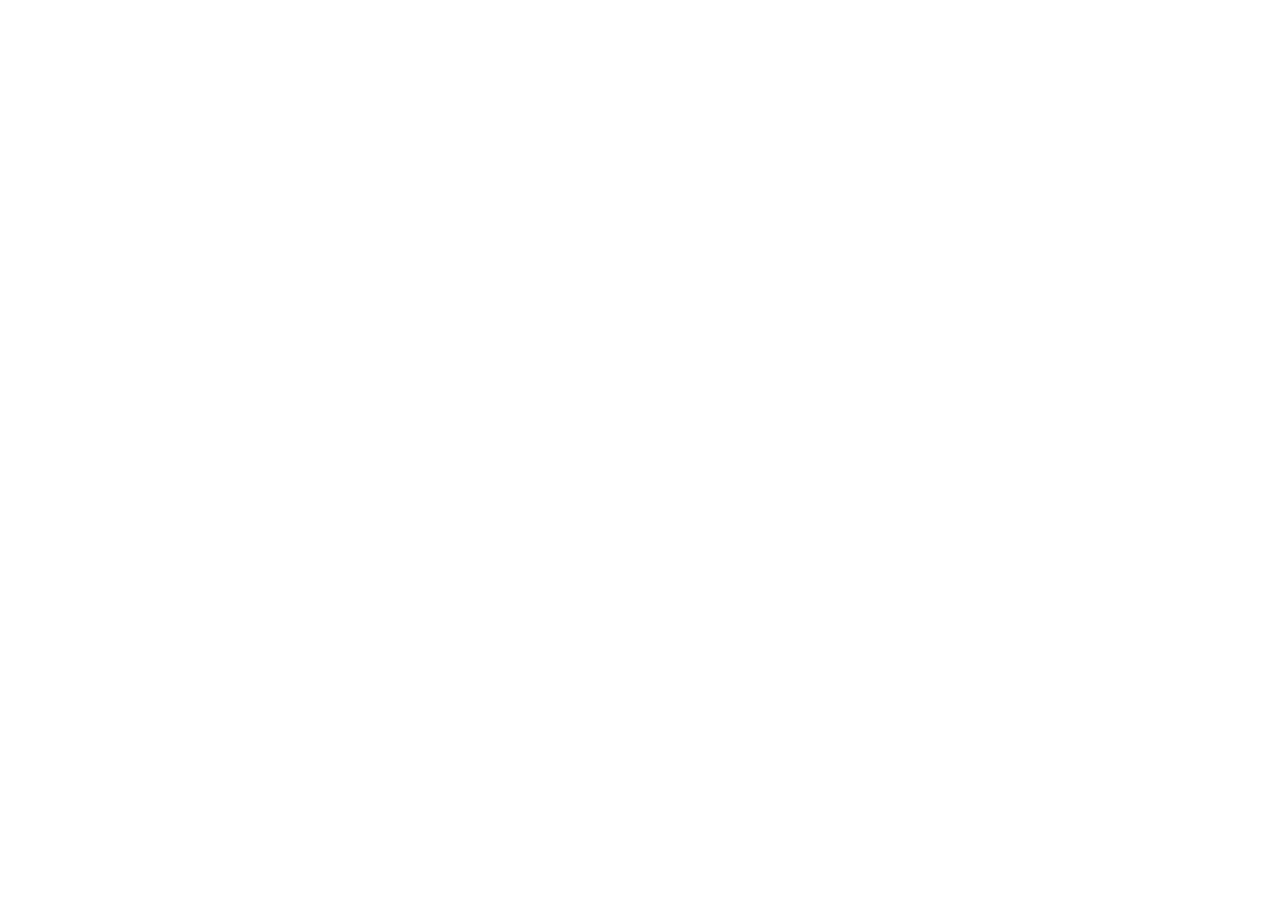
==== commit 20ba2876: "Moved to https://www.statelesssquad.com/stateless-cube/" ====
--- a/index.html
+++ b/index.html
@@ -1,189 +1,13 @@
-<!DOCTYPE html>
+<!doctype html>
 <html lang="en">
 <head>
-  <meta charset="UTF-8">
-  <meta name="viewport" content="width=device-width, initial-scale=1.0, viewport-fit=cover">
-  <meta name="color-scheme" content="dark">
-  <title>StateLess-Cube — a merge tile game by StateLess Squad</title>
-  <meta name="description" content="Merge, chain combos, climb 1000 levels. Nine worlds. No ads, no accounts.">
-
-  <meta property="og:type" content="website">
-  <meta property="og:title" content="StateLess-Cube">
-  <meta property="og:description" content="Merge. Combo. Climb. Nine worlds, 1000 levels, no ads.">
-  <meta property="og:image" content="assets/og.png">
-  <meta name="twitter:card" content="summary_large_image">
-
-  <meta name="theme-color" content="#08060f">
-  <meta name="apple-mobile-web-app-capable" content="yes">
-  <meta name="apple-mobile-web-app-status-bar-style" content="black-translucent">
-  <meta name="apple-mobile-web-app-title" content="StateLess-Cube">
-  <meta name="mobile-web-app-capable" content="yes">
-  <link rel="manifest" href="manifest.webmanifest">
-  <link rel="icon" href="assets/favicon.png">
-  <link rel="apple-touch-icon" href="assets/icon.png">
-  <link rel="preload" as="image" href="assets/shots/poster.webp">
-  <link rel="stylesheet" href="assets/style.css">
+<meta charset="utf-8">
+<title>StateLess-Cube has moved</title>
+<link rel="canonical" href="https://www.statelesssquad.com/stateless-cube/">
+<meta http-equiv="refresh" content="0; url=https://www.statelesssquad.com/stateless-cube/">
+<script>location.replace("https://www.statelesssquad.com/stateless-cube/" + location.hash)</script>
 </head>
 <body>
-  <!-- Brand marks (inline, so the page has no external requests) -->
-  <svg width="0" height="0" style="position:absolute" aria-hidden="true" focusable="false">
-    <symbol id="mark-apple" viewBox="0 0 24 24"><path fill="currentColor" d="M12.152 6.896c-.948 0-2.415-1.078-3.96-1.04-2.04.027-3.91 1.183-4.961 3.014-2.117 3.675-.546 9.103 1.519 12.09 1.013 1.454 2.208 3.09 3.792 3.039 1.52-.065 2.09-.987 3.935-.987 1.831 0 2.35.987 3.96.948 1.637-.026 2.676-1.48 3.676-2.948 1.156-1.688 1.636-3.325 1.662-3.415-.039-.013-3.182-1.221-3.22-4.857-.026-3.04 2.48-4.494 2.597-4.559-1.429-2.09-3.623-2.324-4.39-2.376-2-.156-3.675 1.09-4.61 1.09zM15.53 3.83c.843-1.012 1.4-2.427 1.245-3.83-1.207.052-2.662.805-3.532 1.818-.78.896-1.454 2.338-1.273 3.714 1.338.104 2.715-.688 3.559-1.701"/></symbol>
-    <symbol id="mark-github" viewBox="0 0 24 24"><path fill="currentColor" d="M12 .297c-6.63 0-12 5.373-12 12 0 5.303 3.438 9.8 8.205 11.385.6.113.82-.258.82-.577 0-.285-.01-1.04-.015-2.04-3.338.724-4.042-1.61-4.042-1.61C4.422 18.07 3.633 17.7 3.633 17.7c-1.087-.744.084-.729.084-.729 1.205.084 1.838 1.236 1.838 1.236 1.07 1.835 2.809 1.305 3.495.998.108-.776.417-1.305.76-1.605-2.665-.3-5.466-1.332-5.466-5.93 0-1.31.465-2.38 1.235-3.22-.135-.303-.54-1.523.105-3.176 0 0 1.005-.322 3.3 1.23.96-.267 1.98-.399 3-.405 1.02.006 2.04.138 3 .405 2.28-1.552 3.285-1.23 3.285-1.23.645 1.653.24 2.873.12 3.176.765.84 1.23 1.91 1.23 3.22 0 4.61-2.805 5.625-5.475 5.92.42.36.81 1.096.81 2.22 0 1.606-.015 2.896-.015 3.286 0 .315.21.69.825.57C20.565 22.092 24 17.592 24 12.297c0-6.627-5.373-12-12-12"/></symbol>
-    <symbol id="mark-play" viewBox="0 0 24 24"><path fill="#00A0FF" d="M1.1 1.4C1 1.7 1 2.1 1 2.6v18.8c0 .5 0 .9.1 1.2l.1.1L12 12l.1-.1L1.2 1.3l-.1.1z"/><path fill="#FFD400" d="M15.1 8.4l-3.1-3.1-.1.1L4.3 13l.1.1 7.6 7.6 3.1-3.1c.8-.8.8-2 0-2.8l-3-2.7z"/><path fill="#F342A9" d="M15.1 8.4L12 5.3 1.1 16.2c.2.2.4.3.7.5l11.2-6.3 2.1-2z"/><path fill="#20A5F7" d="M15.1 15.2L3.9 9.9c-.3-.2-.5-.3-.7-.5L15 1.6c.9-.8 1.6-.5 2 .1l6.9 6.9c.8.8.8 2 0 2.8l-6.8 6.8z"/></symbol>
-  </svg>
-
-  <div class="aurora" aria-hidden="true"></div>
-  <div class="grain" aria-hidden="true"></div>
-
-  <header class="nav">
-    <div class="wrap">
-      <a class="logo" href="#top">
-        <img src="assets/icon.png" alt="" width="34" height="34">
-        StateLess-Cube
-      </a>
-      <a class="btn btn-ghost" href="#get">Get the app</a>
-    </div>
-  </header>
-
-  <main id="top">
-    <!-- ================================================================ -->
-    <!-- Hero: the name, one line, the stores — and the game itself.       -->
-    <section class="hero">
-      <div class="wrap">
-        <div class="hero-copy">
-          <h1>StateLess<span class="grad">Cube</span></h1>
-          <p class="lede">Merge. Combo. Climb.</p>
-          <div class="stores">
-            <span class="store">
-              <svg class="mark mark-apple" aria-hidden="true"><use href="#mark-apple"/></svg>
-              <span>App Store<small>Coming soon</small></span>
-            </span>
-            <span class="store">
-              <svg class="mark" aria-hidden="true"><use href="#mark-play"/></svg>
-              <span>Google Play<small>Coming soon</small></span>
-            </span>
-          </div>
-        </div>
-
-        <div class="hero-media">
-          <img class="peek peek-l" src="assets/shots/space.webp" alt="" width="560" height="1218" loading="lazy">
-          <img class="peek peek-r" src="assets/shots/robots.webp" alt="" width="560" height="1218" loading="lazy">
-          <div class="phone">
-            <span class="notch" aria-hidden="true"></span>
-            <video
-              poster="assets/shots/poster.webp"
-              autoplay muted loop playsinline preload="none"
-              aria-label="StateLess-Cube gameplay">
-              <source src="assets/demo-mobile.mp4" media="(max-width: 640px)" type="video/mp4">
-              <source src="assets/demo.mp4" type="video/mp4">
-            </video>
-            <button type="button" class="video-play" id="video-play" hidden aria-label="Play the demo">
-              <span aria-hidden="true">&#9654;</span> Play
-            </button>
-          </div>
-        </div>
-      </div>
-    </section>
-
-    <!-- The rules, in three words. -->
-    <section class="rules">
-      <div class="wrap">
-        <div class="rule reveal"><span aria-hidden="true">&#128072;</span> Swipe</div>
-        <div class="rule reveal"><span aria-hidden="true">&#10024;</span> Merge</div>
-        <div class="rule reveal"><span aria-hidden="true">&#127942;</span> Climb</div>
-      </div>
-    </section>
-
-    <!-- ================================================================ -->
-    <!-- Three blocks: a short title, a line, and the art doing the work.  -->
-    <section class="feature">
-      <div class="wrap">
-        <div class="feature-copy reveal">
-          <h2>Nine worlds</h2>
-          <p>One tap changes everything.</p>
-        </div>
-        <div class="feature-art reveal">
-          <div class="fan">
-            <img src="assets/shots/candy.webp" alt="The Candy world" loading="lazy" width="560" height="1218">
-            <img src="assets/shots/pixel.webp" alt="The Pixel world" loading="lazy" width="560" height="1218">
-            <img src="assets/shots/animals.webp" alt="The Animals world" loading="lazy" width="560" height="1218">
-          </div>
-        </div>
-      </div>
-    </section>
-
-    <section class="feature feature-flip">
-      <div class="wrap">
-        <div class="feature-copy reveal">
-          <h2>Combo chains</h2>
-          <p>Merge again. And again.</p>
-        </div>
-        <div class="feature-art reveal">
-          <div class="single">
-            <img src="assets/shots/action.webp" alt="A combo chain in play" loading="lazy" width="560" height="1218">
-          </div>
-        </div>
-      </div>
-    </section>
-
-    <section class="feature">
-      <div class="wrap">
-        <div class="feature-copy reveal">
-          <h2><span data-count="1000">1000</span> levels</h2>
-          <p>Newbie to Stateless.</p>
-        </div>
-        <div class="feature-art reveal">
-          <div class="single">
-            <img src="assets/shots/prism.webp" alt="The level ladder" loading="lazy" width="560" height="1218">
-          </div>
-        </div>
-      </div>
-    </section>
-
-    <!-- The worlds, as a shelf. -->
-    <section class="worlds">
-      <div class="wrap">
-        <div class="world reveal"><span class="dot" style="background:linear-gradient(135deg,#e9e6ff,#7c5cff)">&#129302;</span>Robots</div>
-        <div class="world reveal"><span class="dot" style="background:linear-gradient(135deg,#ffd6e2,#ff8fab)">&#127344;</span>ABC</div>
-        <div class="world reveal"><span class="dot" style="background:linear-gradient(135deg,#eaf2ff,#0d7fd6)">&#1488;</span>Hebrew</div>
-        <div class="world reveal"><span class="dot" style="background:linear-gradient(135deg,#d4f2cd,#3fb96b)">&#128059;</span>Animals</div>
-        <div class="world reveal"><span class="dot" style="background:linear-gradient(135deg,#e6daff,#5b6cff)">&#128640;</span>Space</div>
-        <div class="world reveal"><span class="dot" style="background:linear-gradient(135deg,#ffdada,#ff3d7f)">&#127822;</span>Fruits</div>
-        <div class="world reveal"><span class="dot" style="background:linear-gradient(135deg,#ffdcf4,#ff3fa4)">&#127852;</span>Candy</div>
-        <div class="world reveal"><span class="dot" style="background:linear-gradient(135deg,#d4efff,#8b5cf6)">&#128160;</span>Prism</div>
-        <div class="world reveal"><span class="dot" style="background:linear-gradient(135deg,#dff7bd,#22c55e)">&#128126;</span>Pixel</div>
-      </div>
-    </section>
-
-    <!-- ================================================================ -->
-    <section id="get" class="get">
-      <div class="wrap reveal">
-        <img src="assets/icon.png" alt="" width="88" height="88">
-        <h2>Free. No ads.</h2>
-        <div class="stores">
-          <span class="store">
-            <svg class="mark mark-apple" aria-hidden="true"><use href="#mark-apple"/></svg>
-            <span>App Store<small>Coming soon</small></span>
-          </span>
-          <span class="store">
-            <svg class="mark" aria-hidden="true"><use href="#mark-play"/></svg>
-            <span>Google Play<small>Coming soon</small></span>
-          </span>
-        </div>
-      </div>
-    </section>
-  </main>
-
-  <footer>
-    <div class="wrap">
-      <span>&copy; StateLess Squad</span>
-      <a href="https://github.com/StatelessSquad/StateLessCube-Public">
-        <svg class="mark" aria-hidden="true"><use href="#mark-github"/></svg>
-        GitHub
-      </a>
-    </div>
-  </footer>
-
-  <script src="assets/app.js"></script>
+<p>StateLess-Cube has moved to <a href="https://www.statelesssquad.com/stateless-cube/">https://www.statelesssquad.com/stateless-cube/</a>.</p>
 </body>
 </html>
